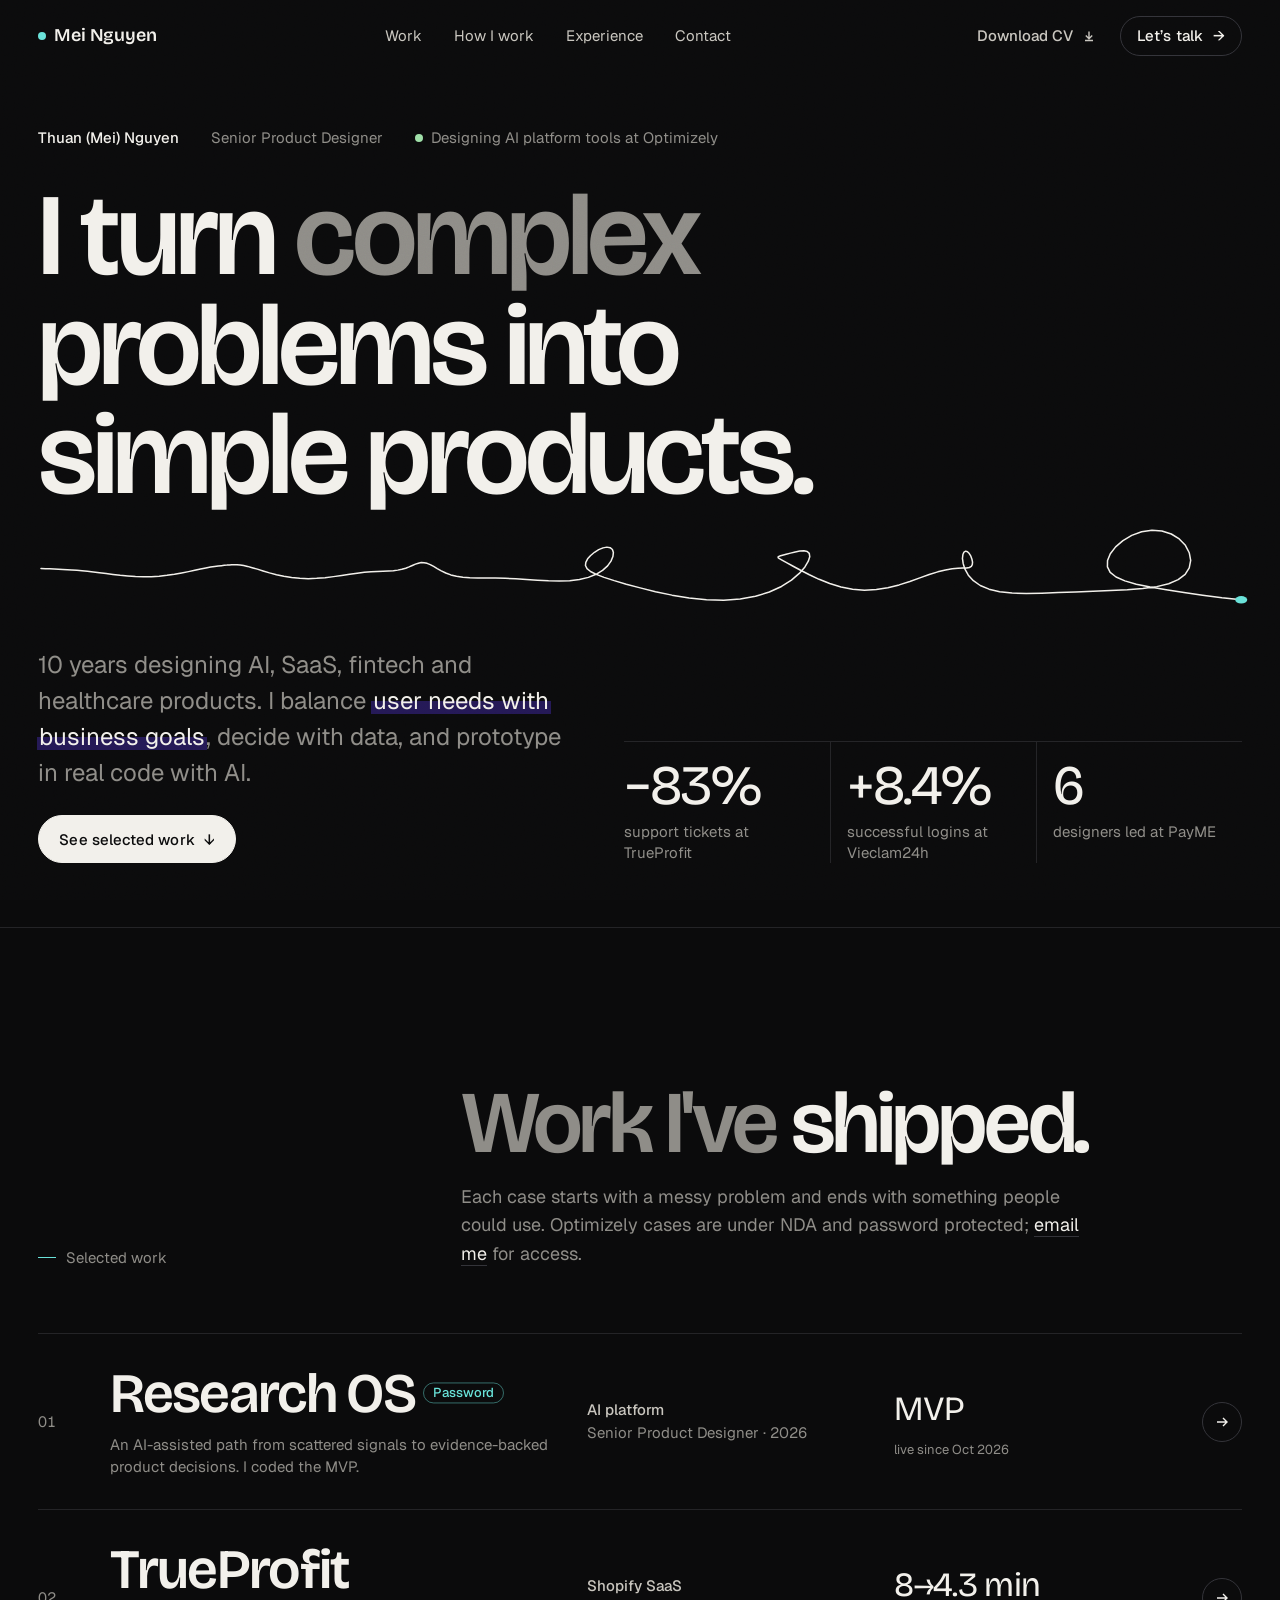
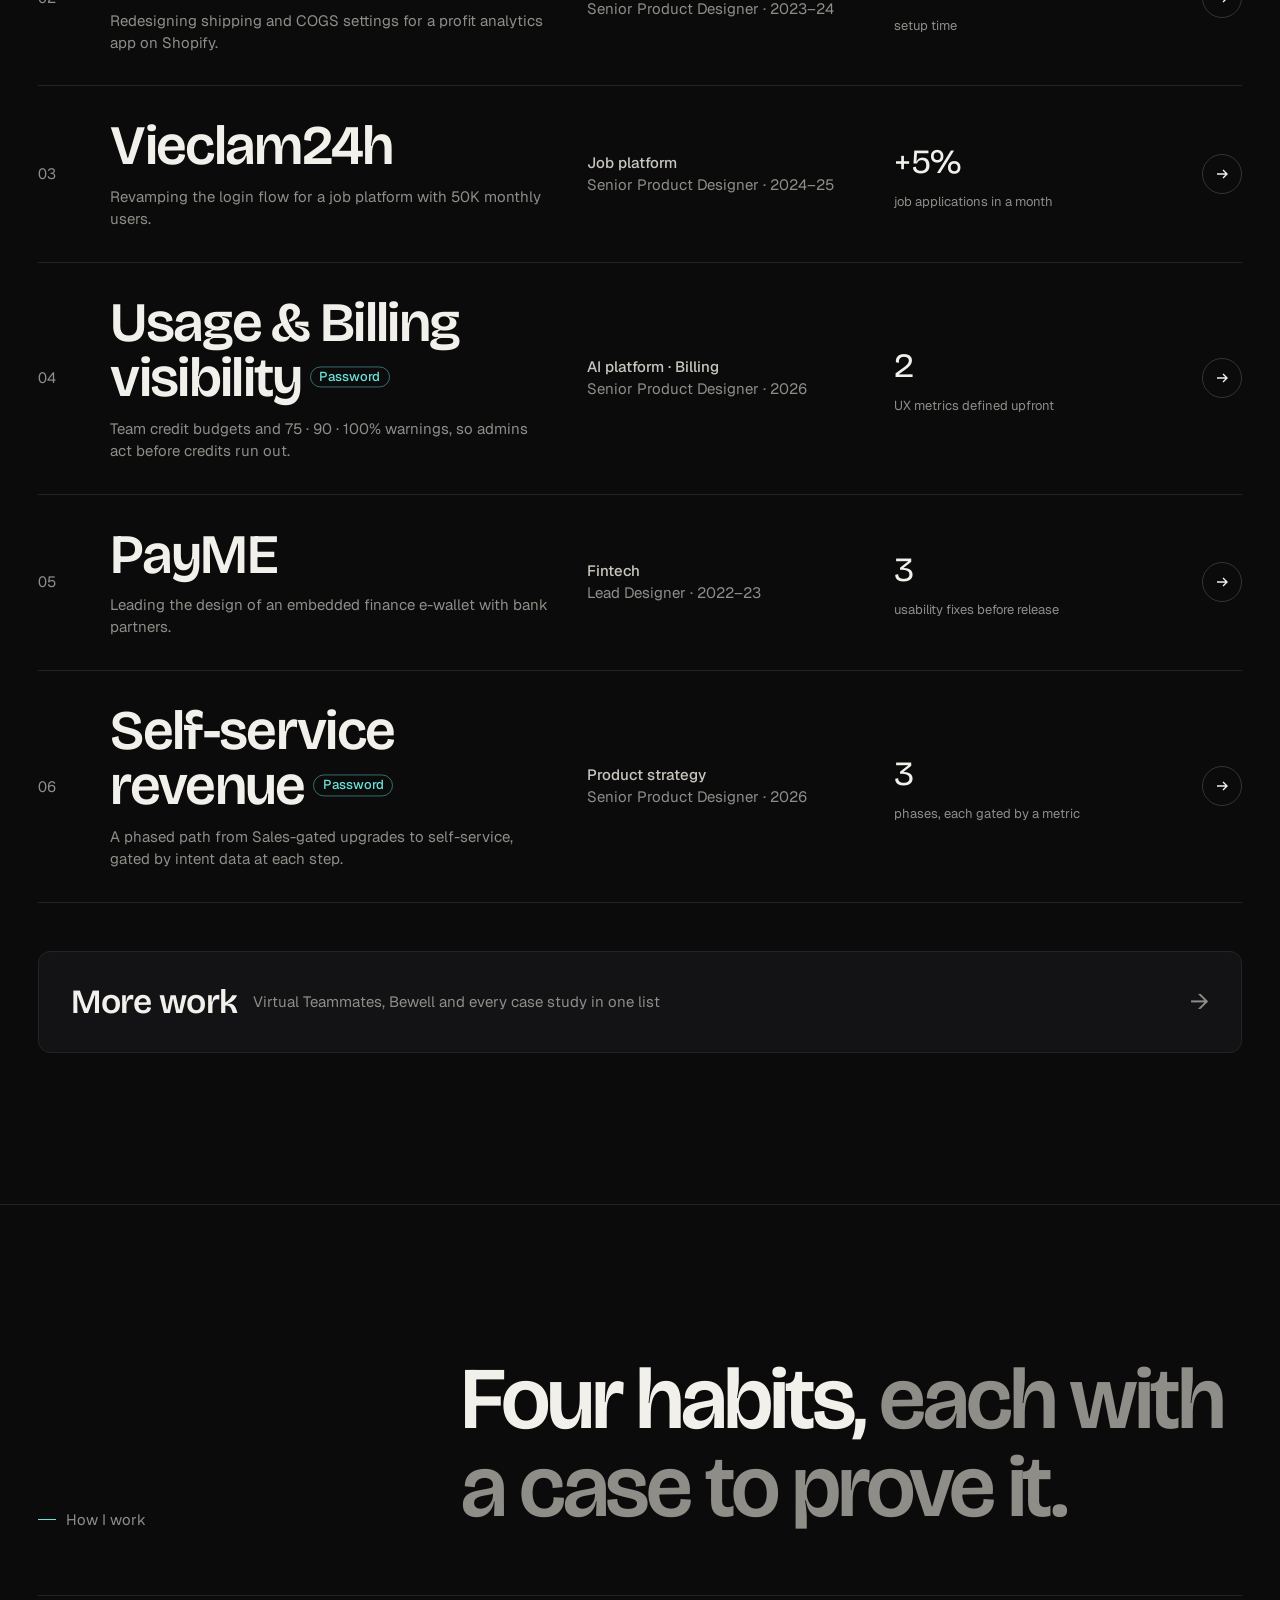
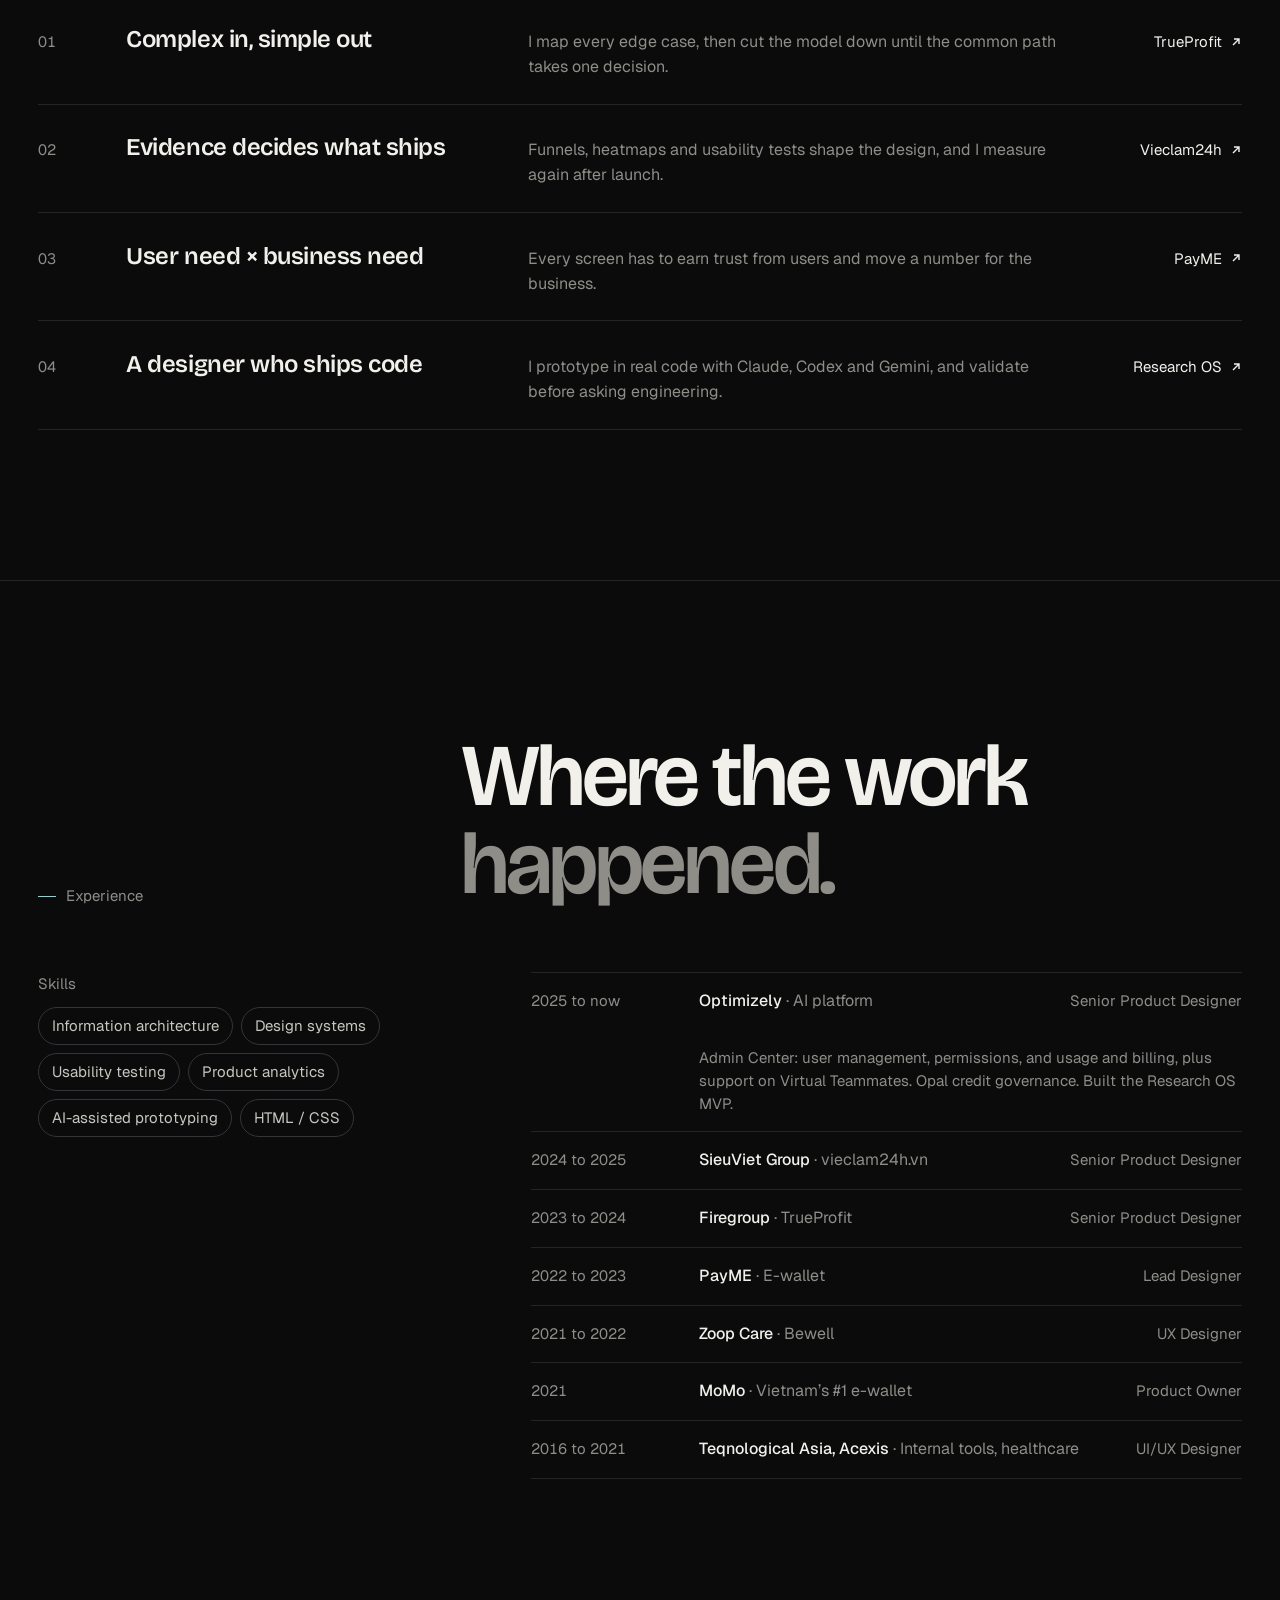
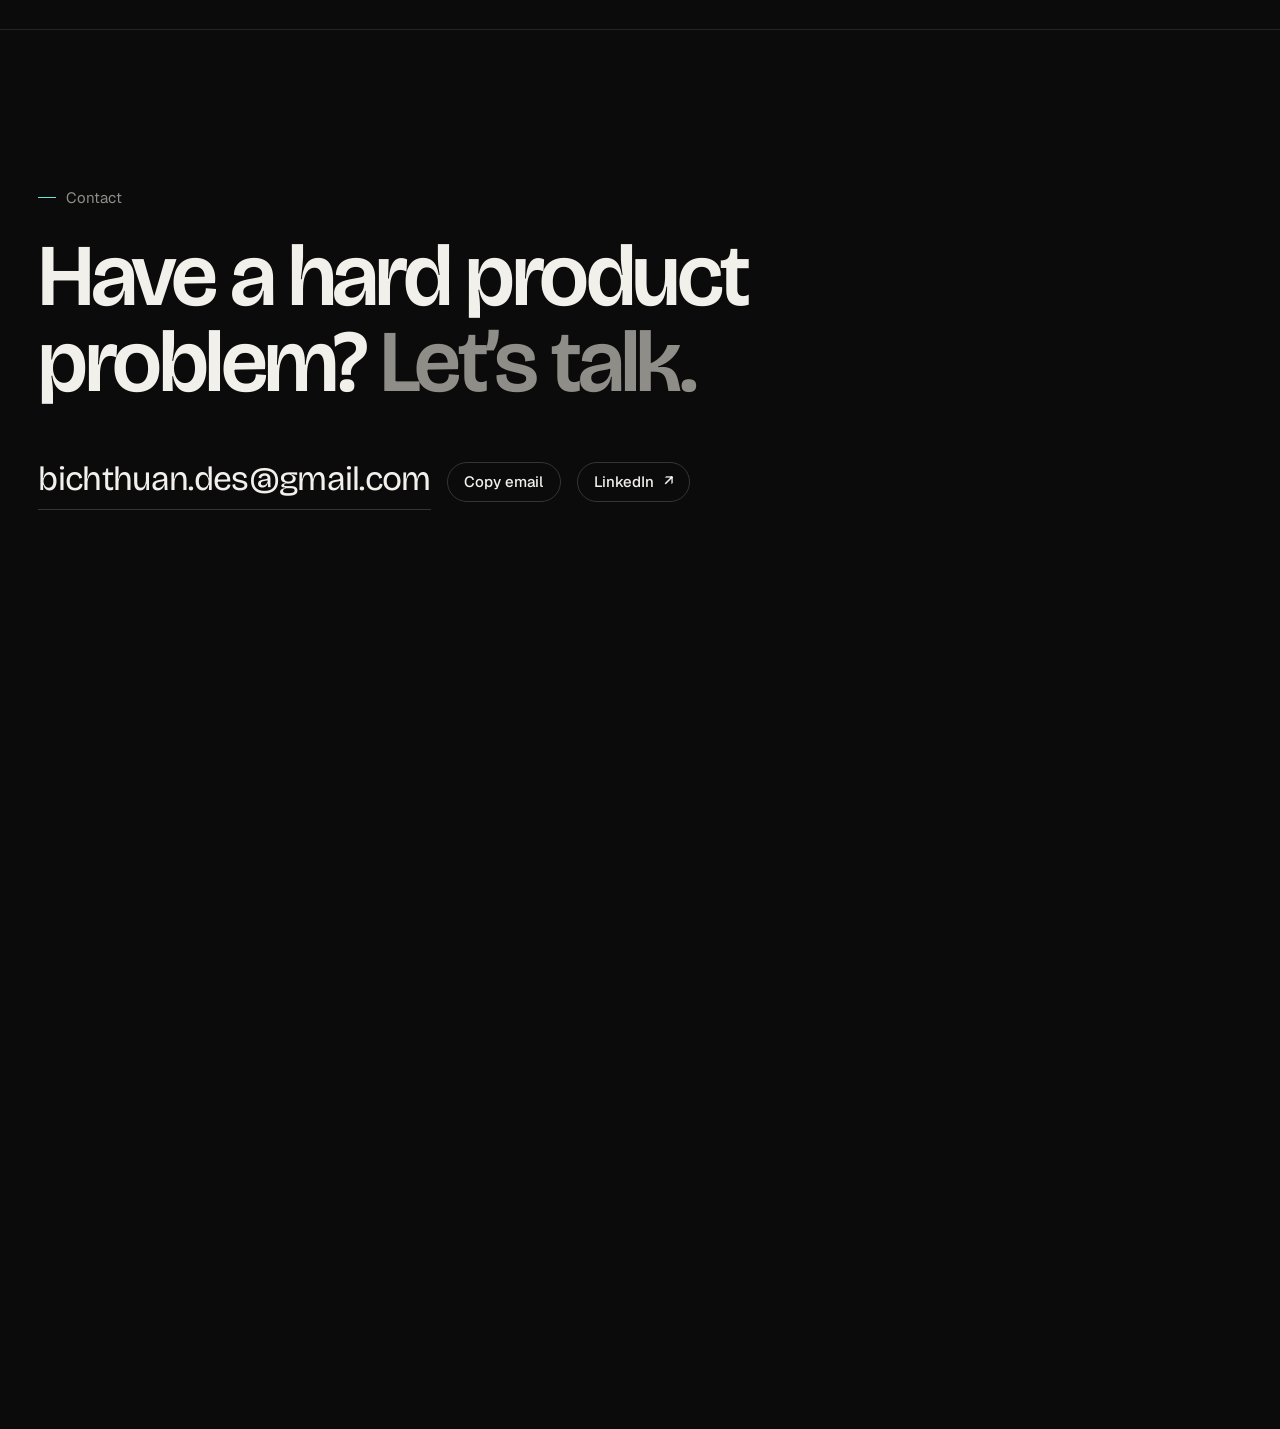
==== index.html @ 8d3788d8 "Restructure home page, add All work page, rotate case password - Home order is now Hero, Work, How I" ====
<!doctype html>
<html lang="en" class="js-off">
<head>
  <meta charset="utf-8">
  <meta name="viewport" content="width=device-width, initial-scale=1, viewport-fit=cover">
  <title>Thuan (Mei) Nguyen — Senior Product Designer</title>
  <meta name="description" content="Senior Product Designer who turns complex problems into simple products. Data-driven, balancing user and business needs, and prototyping in real code with AI.">
  <meta name="theme-color" content="#0b0b0c">
  <meta property="og:title" content="Thuan (Mei) Nguyen — Senior Product Designer">
  <meta property="og:description" content="I turn complex problems into simple products.">
  <meta property="og:image" content="assets/img/trueprofit/cover.webp">
  <link rel="icon" href="data:image/svg+xml,<svg xmlns='http://www.w3.org/2000/svg' viewBox='0 0 64 64'><rect width='64' height='64' rx='14' fill='%230b0b0c'/><circle cx='32' cy='32' r='9' fill='%2369E2D9'/></svg>">
  <link rel="preconnect" href="https://fonts.googleapis.com">
  <link rel="preconnect" href="https://fonts.gstatic.com" crossorigin>
  <link rel="stylesheet" href="https://fonts.googleapis.com/css2?family=Bricolage+Grotesque:opsz,wght@12..96,400..700&family=Geist:wght@300..700&family=Newsreader:ital,opsz,wght@0,6..72,300..600;1,6..72,300..600&display=swap">
  <link rel="stylesheet" href="assets/css/main.css">
</head>
<body>
  <a class="skip-link" href="#main">Skip to content</a>

  <header class="nav" role="banner">
    <div class="wrap nav__inner">
      <a class="brand" href="index.html" aria-label="Mei Nguyen, home"><span class="brand__dot" aria-hidden="true"></span>Mei Nguyen</a>
      <nav aria-label="Primary">
        <ul class="nav__links" id="nav-links">
          <li><a href="#work">Work</a></li>
          <li><a href="#how">How I work</a></li>
          <li><a href="#experience">Experience</a></li>
          <li><a href="#contact">Contact</a></li>
          <li class="nav__mobile-only"><a href="assets/docs/Thuan-Nguyen-Senior-Product-Designer-CV.pdf" target="_blank" rel="noopener">Download CV <span class="sr-only">(PDF, opens in new tab)</span></a></li>
        </ul>
      </nav>
      <div class="nav__actions">
        <a class="btn btn--sm btn--ghost" href="assets/docs/Thuan-Nguyen-Senior-Product-Designer-CV.pdf" target="_blank" rel="noopener">Download CV <svg width="12" height="12" viewBox="0 0 12 12" aria-hidden="true"><path d="M6 1.5v7M2.8 5.5 6 8.7l3.2-3.2M2 10.5h8" fill="none" stroke="currentColor" stroke-width="1.4"/></svg><span class="sr-only">(PDF, opens in new tab)</span></a>
        <a class="btn btn--sm" href="#contact">Let’s talk <span class="arrow" aria-hidden="true">→</span></a>
      </div>
      <button class="nav__menu-btn" aria-controls="nav-links" aria-expanded="false" aria-label="Open menu"><span></span></button>
    </div>
  </header>

  <div class="page">
  <main id="main">

    <!-- ===== Hero ===== -->
    <section class="hero wrap intro" aria-labelledby="hero-title">
      <div class="hero__meta fade-up" style="--d:.2s">
        <span><strong>Thuan (Mei) Nguyen</strong></span>
        <span>Senior Product Designer</span>
        <span style="display:inline-flex;align-items:center;gap:.5rem"><span class="status-dot" aria-hidden="true"></span>Designing AI platform tools at Optimizely</span>
      </div>

      <h1 class="hero__title" id="hero-title">
        <span class="line"><span style="--i:0">I turn <em>complex</em></span></span>
        <span class="line"><span style="--i:1">problems into</span></span>
        <span class="line"><span style="--i:2">simple products.</span></span>
      </h1>

      <svg class="hero__thread" viewBox="0 0 1000 120" preserveAspectRatio="none" aria-hidden="true" focusable="false">
        <path d="M0 60 L1000 60"></path>
        <circle r="5" cx="1000" cy="60"></circle>
      </svg>

      <div class="hero__bottom">
        <div class="fade-up" style="--d:.8s">
          <p class="hero__lead">10 years designing AI, SaaS, fintech and healthcare products. I balance <span class="kw is-in">user needs with business goals</span>, decide with data, and prototype in real code with AI.</p>
          <a class="btn btn--primary hero__cta" href="#work">See selected work <span class="arrow" aria-hidden="true">↓</span></a>
        </div>
        <ul class="hero__stats fade-up" style="--d:1s" aria-label="Impact at a glance">
          <li><span class="hero__stat-num">−<span data-count="83">0</span>%</span><span class="hero__stat-label">support tickets at TrueProfit</span></li>
          <li><span class="hero__stat-num">+<span data-count="8.4">0</span>%</span><span class="hero__stat-label">successful logins at Vieclam24h</span></li>
          <li><span class="hero__stat-num"><span data-count="6">0</span></span><span class="hero__stat-label">designers led at PayME</span></li>
        </ul>
      </div>
    </section>

    <!-- ===== Selected work ===== -->
    <section class="section section--line wrap" id="work" aria-labelledby="work-title">
      <div class="section__head">
        <p class="eyebrow reveal">Selected work</p>
        <div>
          <h2 class="h2 reveal" id="work-title"><span class="muted">Work I've</span> shipped.</h2>
          <p class="section__intro reveal" style="margin-top:var(--s-4)">Each case starts with a messy problem and ends with something people could use. Optimizely cases are under NDA and password protected; <a class="inline-link" href="#contact">email me</a> for access.</p>
        </div>
      </div>

      <ul class="work">
        <li class="work__item reveal">
          <a class="work__link" href="work/research-os.html" data-key="research-os">
            <span class="work__thumb"><img src="assets/img/research-os/cover.webp" alt="" loading="lazy" width="1600" height="860"></span>
            <span class="work__idx">01</span>
            <span class="work__name">Research OS<span class="lock-tag">Password</span><span class="work__desc">An AI-assisted path from scattered signals to evidence-backed product decisions. I coded the MVP.</span></span>
            <span class="work__meta"><b>AI platform</b>Senior Product Designer · 2026</span>
            <span class="work__metric">MVP<span>live since Oct 2026</span></span>
            <span class="work__go" aria-hidden="true"><svg width="14" height="14" viewBox="0 0 14 14"><path d="M2 7h10M8 3l4 4-4 4" fill="none" stroke="currentColor" stroke-width="1.4"/></svg></span>
          </a>
        </li>
        <li class="work__item reveal">
          <a class="work__link" href="work/trueprofit.html" data-key="trueprofit">
            <span class="work__thumb"><img src="assets/img/trueprofit/cover.webp" alt="" loading="lazy" width="2000" height="1431"></span>
            <span class="work__idx">02</span>
            <span class="work__name">TrueProfit<span class="work__desc">Redesigning shipping and COGS settings for a profit analytics app on Shopify.</span></span>
            <span class="work__meta"><b>Shopify SaaS</b>Senior Product Designer · 2023–24</span>
            <span class="work__metric">8→4.3 min<span>setup time</span></span>
            <span class="work__go" aria-hidden="true"><svg width="14" height="14" viewBox="0 0 14 14"><path d="M2 7h10M8 3l4 4-4 4" fill="none" stroke="currentColor" stroke-width="1.4"/></svg></span>
          </a>
        </li>
        <li class="work__item reveal">
          <a class="work__link" href="work/vieclam24h.html" data-key="vieclam24h">
            <span class="work__thumb"><img src="assets/img/vieclam24h/cover.webp" alt="" loading="lazy" width="2000" height="1431"></span>
            <span class="work__idx">03</span>
            <span class="work__name">Vieclam24h<span class="work__desc">Revamping the login flow for a job platform with 50K monthly users.</span></span>
            <span class="work__meta"><b>Job platform</b>Senior Product Designer · 2024–25</span>
            <span class="work__metric">+5%<span>job applications in a month</span></span>
            <span class="work__go" aria-hidden="true"><svg width="14" height="14" viewBox="0 0 14 14"><path d="M2 7h10M8 3l4 4-4 4" fill="none" stroke="currentColor" stroke-width="1.4"/></svg></span>
          </a>
        </li>
        <li class="work__item reveal">
          <a class="work__link" href="work/usage-billing-visibility.html" data-key="usage-billing-visibility">
            <span class="work__thumb"><img src="assets/img/usage-billing-visibility/cover.webp" alt="" loading="lazy" width="1600" height="860"></span>
            <span class="work__idx">04</span>
            <span class="work__name">Usage &amp; Billing visibility<span class="lock-tag">Password</span><span class="work__desc">Team credit budgets and 75 · 90 · 100% warnings, so admins act before credits run out.</span></span>
            <span class="work__meta"><b>AI platform · Billing</b>Senior Product Designer · 2026</span>
            <span class="work__metric">2<span>UX metrics defined upfront</span></span>
            <span class="work__go" aria-hidden="true"><svg width="14" height="14" viewBox="0 0 14 14"><path d="M2 7h10M8 3l4 4-4 4" fill="none" stroke="currentColor" stroke-width="1.4"/></svg></span>
          </a>
        </li>
        <li class="work__item reveal">
          <a class="work__link" href="work/payme.html" data-key="payme">
            <span class="work__thumb"><img src="assets/img/payme/cover.webp" alt="" loading="lazy" width="2000" height="1414"></span>
            <span class="work__idx">05</span>
            <span class="work__name">PayME<span class="work__desc">Leading the design of an embedded finance e-wallet with bank partners.</span></span>
            <span class="work__meta"><b>Fintech</b>Lead Designer · 2022–23</span>
            <span class="work__metric">3<span>usability fixes before release</span></span>
            <span class="work__go" aria-hidden="true"><svg width="14" height="14" viewBox="0 0 14 14"><path d="M2 7h10M8 3l4 4-4 4" fill="none" stroke="currentColor" stroke-width="1.4"/></svg></span>
          </a>
        </li>
        <li class="work__item reveal">
          <a class="work__link" href="work/self-service-revenue.html" data-key="self-service-revenue">
            <span class="work__thumb"><img src="assets/img/self-service-revenue/cover.webp" alt="" loading="lazy" width="1600" height="860"></span>
            <span class="work__idx">06</span>
            <span class="work__name">Self-service revenue<span class="lock-tag">Password</span><span class="work__desc">A phased path from Sales-gated upgrades to self-service, gated by intent data at each step.</span></span>
            <span class="work__meta"><b>Product strategy</b>Senior Product Designer · 2026</span>
            <span class="work__metric">3<span>phases, each gated by a metric</span></span>
            <span class="work__go" aria-hidden="true"><svg width="14" height="14" viewBox="0 0 14 14"><path d="M2 7h10M8 3l4 4-4 4" fill="none" stroke="currentColor" stroke-width="1.4"/></svg></span>
          </a>
        </li>
      </ul>

      <div class="more-work reveal">
        <a class="more-work__all" href="work/index.html"><span class="more-work__label">More work</span><span class="more-work__sub">Virtual Teammates, Bewell and every case study in one list</span><span class="more-work__go" aria-hidden="true">→</span></a>
      </div>
    </section>

    <div class="preview" aria-hidden="true">
      <img src="assets/img/research-os/cover.webp" data-key="research-os" alt="">
      <img src="assets/img/trueprofit/cover.webp" data-key="trueprofit" alt="">
      <img src="assets/img/vieclam24h/cover.webp" data-key="vieclam24h" alt="">
      <img src="assets/img/usage-billing-visibility/cover.webp" data-key="usage-billing-visibility" alt="">
      <img src="assets/img/payme/cover.webp" data-key="payme" alt="">
      <img src="assets/img/self-service-revenue/cover.webp" data-key="self-service-revenue" alt="">
    </div>

    <!-- ===== How I work ===== -->
    <section class="section section--line wrap" id="how" aria-labelledby="how-title">
      <div class="section__head">
        <p class="eyebrow reveal">How I work</p>
        <h2 class="h2 reveal" id="how-title">Four habits, <span class="muted">each with a case to prove it.</span></h2>
      </div>
      <ol class="how">
        <li class="how__row reveal"><span class="how__num">01</span><h3 class="how__title">Complex in, simple out</h3><p class="how__text">I map every edge case, then cut the model down until the common path takes one decision.</p><a class="link-arrow how__link" href="work/trueprofit.html">TrueProfit <svg width="12" height="12" viewBox="0 0 12 12" aria-hidden="true"><path d="M3 9 9 3M4 3h5v5" fill="none" stroke="currentColor" stroke-width="1.4"/></svg></a></li>
        <li class="how__row reveal"><span class="how__num">02</span><h3 class="how__title">Evidence decides what ships</h3><p class="how__text">Funnels, heatmaps and usability tests shape the design, and I measure again after launch.</p><a class="link-arrow how__link" href="work/vieclam24h.html">Vieclam24h <svg width="12" height="12" viewBox="0 0 12 12" aria-hidden="true"><path d="M3 9 9 3M4 3h5v5" fill="none" stroke="currentColor" stroke-width="1.4"/></svg></a></li>
        <li class="how__row reveal"><span class="how__num">03</span><h3 class="how__title">User need × business need</h3><p class="how__text">Every screen has to earn trust from users and move a number for the business.</p><a class="link-arrow how__link" href="work/payme.html">PayME <svg width="12" height="12" viewBox="0 0 12 12" aria-hidden="true"><path d="M3 9 9 3M4 3h5v5" fill="none" stroke="currentColor" stroke-width="1.4"/></svg></a></li>
        <li class="how__row reveal"><span class="how__num">04</span><h3 class="how__title">A designer who ships code</h3><p class="how__text">I prototype in real code with Claude, Codex and Gemini, and validate before asking engineering.</p><a class="link-arrow how__link" href="work/research-os.html">Research OS <svg width="12" height="12" viewBox="0 0 12 12" aria-hidden="true"><path d="M3 9 9 3M4 3h5v5" fill="none" stroke="currentColor" stroke-width="1.4"/></svg></a></li>
      </ol>
    </section>

    <!-- ===== Experience ===== -->
    <section class="section section--line wrap" id="experience" aria-labelledby="xp-title">
      <div class="section__head">
        <p class="eyebrow reveal">Experience</p>
        <h2 class="h2 reveal" id="xp-title">Where the work <span class="muted">happened.</span></h2>
      </div>
      <div class="xp">
        <div class="toolkit reveal">
          <div>
            <h3>Skills</h3>
            <ul class="chips"><li>Information architecture</li><li>Design systems</li><li>Usability testing</li><li>Product analytics</li><li>AI-assisted prototyping</li><li>HTML / CSS</li></ul>
          </div>
        </div>
        <ol class="xp__list reveal" aria-label="Work history">
          <li class="xp__row xp__row--now"><span class="xp__years">2025 to now</span><span class="xp__co">Optimizely <span>· AI platform</span></span><span class="xp__role">Senior Product Designer</span>
            <p class="xp__note">Admin Center: user management, permissions, and usage and billing, plus support on Virtual Teammates. Opal credit governance. Built the Research OS MVP.</p></li>
          <li class="xp__row"><span class="xp__years">2024 to 2025</span><span class="xp__co">SieuViet Group <span>· vieclam24h.vn</span></span><span class="xp__role">Senior Product Designer</span></li>
          <li class="xp__row"><span class="xp__years">2023 to 2024</span><span class="xp__co">Firegroup <span>· TrueProfit</span></span><span class="xp__role">Senior Product Designer</span></li>
          <li class="xp__row"><span class="xp__years">2022 to 2023</span><span class="xp__co">PayME <span>· E-wallet</span></span><span class="xp__role">Lead Designer</span></li>
          <li class="xp__row"><span class="xp__years">2021 to 2022</span><span class="xp__co">Zoop Care <span>· Bewell</span></span><span class="xp__role">UX Designer</span></li>
          <li class="xp__row"><span class="xp__years">2021</span><span class="xp__co">MoMo <span>· Vietnam’s #1 e-wallet</span></span><span class="xp__role">Product Owner</span></li>
          <li class="xp__row"><span class="xp__years">2016 to 2021</span><span class="xp__co">Teqnological Asia, Acexis <span>· Internal tools, healthcare</span></span><span class="xp__role">UI/UX Designer</span></li>
        </ol>
      </div>
    </section>

    <!-- ===== Contact ===== -->
    <section class="section section--line wrap cta" id="contact" aria-labelledby="cta-title">
      <p class="eyebrow reveal">Contact</p>
      <h2 class="cta__title reveal" id="cta-title" style="margin-top:var(--s-5)">Have a hard product problem? <span class="muted">Let’s talk.</span></h2>
      <div class="cta__row reveal">
        <a class="email" href="mailto:bichthuan.des@gmail.com">bichthuan.des@gmail.com</a>
        <button class="btn btn--sm copy-btn" type="button" data-copy="bichthuan.des@gmail.com">Copy email</button>
        <a class="btn btn--sm" href="https://www.linkedin.com/in/thuan-nguyen-prd" target="_blank" rel="noopener">LinkedIn <span class="sr-only">(opens in new tab)</span><span class="arrow" aria-hidden="true">↗</span></a>
      </div>
    </section>

  </main>
  </div>

  <footer class="footer" aria-labelledby="footer-title">
    <h2 id="footer-title" class="sr-only">Footer</h2>
    <div class="wrap">
      <div class="footer__top">
        <div>
          <h2>Navigate</h2>
          <ul><li><a href="#work">Work</a></li><li><a href="#how">How I work</a></li><li><a href="#experience">Experience</a></li></ul>
        </div>
        <div>
          <h2>Case studies</h2>
          <ul><li><a href="work/research-os.html">Research OS</a></li><li><a href="work/trueprofit.html">TrueProfit</a></li><li><a href="work/vieclam24h.html">Vieclam24h</a></li><li><a href="work/usage-billing-visibility.html">Usage &amp; Billing visibility</a></li><li><a href="work/payme.html">PayME</a></li><li><a href="work/self-service-revenue.html">Self-service revenue</a></li><li><a href="work/virtual-teammates.html">Virtual Teammates</a></li><li><a href="work/bewell.html">Bewell</a></li></ul>
        </div>
        <div>
          <h2>Connect</h2>
          <ul><li><a href="mailto:bichthuan.des@gmail.com">Email</a></li><li><a href="https://www.linkedin.com/in/thuan-nguyen-prd" target="_blank" rel="noopener">LinkedIn</a></li><li><a href="assets/docs/Thuan-Nguyen-Senior-Product-Designer-CV.pdf" target="_blank" rel="noopener">CV (PDF)</a></li></ul>
        </div>
        <div>
          <h2>Local time</h2>
          <p data-clock>Ho Chi Minh City</p>
        </div>
      </div>
      <div class="footer__mark-wrap" aria-hidden="true">
        <div class="footer__mark"><span>M</span><span>e</span><span>i</span><span>&nbsp;</span><span>N</span><span>g</span><span>u</span><span>y</span><span>e</span><span>n</span></div>
      </div>
      <div class="footer__bottom">
        <span>© 2026 Thuan (Mei) Nguyen. Designed and coded with AI.</span>
        <a href="#main" data-top>Back to top ↑</a>
      </div>
    </div>
  </footer>

  <div class="toast" role="status" aria-live="polite"></div>
  <script src="assets/js/main.js" defer></script>
</body>
</html>
---- assets/css/main.css ----
/* ==========================================================================
   Thuan (Mei) Nguyen — Portfolio
   Design tokens → base → layout → components → pages → motion
   ========================================================================== */

:root {
  /* Color — dark, warm graphite with one accent */
  --bg: #0b0b0c;
  --bg-raise: #131315;
  --bg-sunk: #08080a;
  --line: #242427;
  --line-strong: #34343a;
  --text: #f2f0eb;
  --text-soft: #c9c6bf;
  --muted: #8f8d88;      /* ≥ 5.9:1 on --bg */
  --accent: #69E2D9;     /* aqua — primary accent, used sparingly */
  --accent-ink: #06302D;
  --accent-wash: rgba(105, 226, 217, 0.22);
  --kw-bg: rgba(84, 51, 224, 0.35);  /* keyword highlight: indigo wash, 35% */
  --accent-2: #5433E0;      /* indigo — secondary, for emphasis tints */
  --accent-2-soft: #A99BFF;
  --accent-deep: #5433E0;
  --danger: #F87171;
  --good: #9fe0a8;

  /* Type families */
  --font-display: "Bricolage Grotesque", "Helvetica Neue", Arial, sans-serif;
  --font-ui: "Geist", "Inter", system-ui, -apple-system, "Segoe UI", sans-serif;
  --font-read: "Newsreader", "Iowan Old Style", Georgia, serif;

  /* Type scale (major third, 16px base) */
  --fs-xs: 0.8125rem;   /* 13 */
  --fs-sm: 0.9375rem;   /* 15 */
  --fs-base: 1rem;      /* 16 */
  --fs-md: 1.125rem;    /* 18 */
  --fs-lg: clamp(1.25rem, 1.1rem + 0.6vw, 1.5rem);        /* 20–24 */
  --fs-xl: clamp(1.5rem, 1.2rem + 1.2vw, 2.125rem);       /* 24–34 */
  --fs-2xl: clamp(2rem, 1.4rem + 2.6vw, 3.5rem);          /* 32–56 */
  --fs-3xl: clamp(2.75rem, 1.6rem + 5vw, 5.5rem);         /* 44–88 */
  --fs-hero: clamp(3rem, 1.2rem + 7.6vw, 8.25rem);        /* 48–132 */
  --fs-read: clamp(1.125rem, 1.02rem + 0.35vw, 1.3125rem); /* 18–21 */

  /* Space (8pt) */
  --s-1: 0.25rem; --s-2: 0.5rem; --s-3: 0.75rem; --s-4: 1rem; --s-5: 1.5rem;
  --s-6: 2rem; --s-7: 3rem; --s-8: 4rem; --s-9: 6rem; --s-10: 8rem;
  --section: clamp(5rem, 3rem + 8vw, 10rem);

  --gutter: clamp(1.25rem, 0.8rem + 2vw, 2.5rem);
  --max: 1360px;
  --read: 68ch;
  --radius: 14px;
  --ease-out: cubic-bezier(0.16, 1, 0.3, 1);
  --ease-io: cubic-bezier(0.65, 0, 0.35, 1);
  color-scheme: dark;
}

/* ---------- Base ---------- */
*, *::before, *::after { box-sizing: border-box; }
html { -webkit-text-size-adjust: 100%; scroll-behavior: smooth; }
body {
  margin: 0;
  background: var(--bg);
  color: var(--text);
  font-family: var(--font-ui);
  font-size: var(--fs-base);
  line-height: 1.55;
  -webkit-font-smoothing: antialiased;
  -moz-osx-font-smoothing: grayscale;
  text-rendering: optimizeLegibility;
  overflow-x: hidden;
}
img { max-width: 100%; height: auto; display: block; }
a { color: inherit; text-decoration: none; }
button { font: inherit; color: inherit; background: none; border: 0; cursor: pointer; padding: 0; }
h1, h2, h3, h4 { margin: 0; font-weight: 600; }
p { margin: 0; }
ul, ol { margin: 0; padding: 0; }
::selection { background: var(--accent-2); color: #fff; }
[hidden] { display: none !important; }

:focus { outline: none; }
:focus-visible {
  outline: 2px solid var(--accent);
  outline-offset: 3px;
  border-radius: 4px;
}

.skip-link {
  position: fixed; left: var(--s-4); top: var(--s-4); z-index: 100;
  padding: var(--s-3) var(--s-4); background: var(--text); color: var(--bg);
  border-radius: 8px; font-weight: 600; transform: translateY(-200%);
  transition: transform .2s var(--ease-out);
}
.skip-link:focus { transform: translateY(0); }

.sr-only {
  position: absolute; width: 1px; height: 1px; padding: 0; margin: -1px;
  overflow: hidden; clip: rect(0 0 0 0); white-space: nowrap; border: 0;
}

.wrap { width: 100%; max-width: var(--max); margin-inline: auto; padding-inline: var(--gutter); }

/* Subtle film grain for depth (pure CSS, no image request) */
body::before {
  content: ""; position: fixed; inset: 0; pointer-events: none; z-index: 60;
  opacity: .05; mix-blend-mode: overlay;
  background-image: url("data:image/svg+xml;utf8,<svg xmlns='http://www.w3.org/2000/svg' width='160' height='160'><filter id='n'><feTurbulence type='fractalNoise' baseFrequency='.9' numOctaves='2' stitchTiles='stitch'/></filter><rect width='100%' height='100%' filter='url(%23n)'/></svg>");
}

/* ---------- Keyword highlight ---------- */
.kw {
  color: var(--text);
  background: linear-gradient(var(--kw-bg), var(--kw-bg)) no-repeat 0 88% / 0% 42%;
  padding: 0 .08em;
  margin: 0 -.04em;
  border-radius: 2px;
  transition: background-size 1s var(--ease-out);
  -webkit-box-decoration-break: clone; box-decoration-break: clone;
}
.is-in .kw, .kw.is-in { background-size: 100% 42%; }
.kw--solid { color: var(--accent); background: none; }

.muted { color: var(--muted); }
.accent { color: var(--accent); }

/* ---------- Nav ---------- */
.nav {
  position: fixed; inset: 0 0 auto 0; z-index: 50;
  transition: transform .45s var(--ease-out), background-color .3s, border-color .3s;
  border-bottom: 1px solid transparent;
}
.nav.is-scrolled {
  background: rgba(11, 11, 12, 0.72);
  -webkit-backdrop-filter: saturate(140%) blur(14px);
  backdrop-filter: saturate(140%) blur(14px);
  border-bottom-color: var(--line);
}
.nav.is-hidden { transform: translateY(-100%); }
.nav__inner {
  display: flex; align-items: center; justify-content: space-between; gap: var(--s-5);
  height: 72px;
}
.brand { display: inline-flex; align-items: baseline; gap: .5rem; font-family: var(--font-display); font-weight: 600; font-size: 1.125rem; letter-spacing: -0.01em; }
.brand__dot { width: 8px; height: 8px; border-radius: 50%; background: var(--accent); display: inline-block; transform: translateY(-1px); }
.nav__links { display: flex; align-items: center; gap: var(--s-2); list-style: none; }
.nav__links a {
  display: inline-flex; align-items: center; min-height: 44px; padding: 0 var(--s-3);
  color: var(--text-soft); font-size: var(--fs-sm); border-radius: 999px;
  transition: color .2s, background-color .2s;
}
.nav__links a:hover, .nav__links a[aria-current="page"] { color: var(--text); }
.nav__links a:hover { background: rgba(255,255,255,.05); }

.btn {
  display: inline-flex; align-items: center; justify-content: center; gap: .6rem;
  min-height: 48px; padding: 0 1.25rem; border-radius: 999px;
  font-size: var(--fs-sm); font-weight: 500; letter-spacing: .005em;
  border: 1px solid var(--line-strong); color: var(--text);
  transition: background-color .25s, color .25s, border-color .25s, transform .25s var(--ease-out);
  white-space: nowrap;
}
.btn:hover { border-color: var(--text-soft); }
.btn:active { transform: scale(.98); }
.btn--primary { background: var(--text); color: var(--bg); border-color: var(--text); }
.btn--primary:hover { background: var(--accent); border-color: var(--accent); color: var(--accent-ink); }
.btn--sm { min-height: 40px; padding: 0 1rem; }
.btn .arrow { transition: transform .3s var(--ease-out); }
.btn:hover .arrow { transform: translateX(3px); }
.status-dot { width: 8px; height: 8px; border-radius: 50%; background: var(--good); box-shadow: 0 0 0 0 rgba(159,224,168,.5); animation: pulse 2.4s infinite; }
@keyframes pulse { 0% { box-shadow: 0 0 0 0 rgba(159,224,168,.45);} 70% { box-shadow: 0 0 0 8px rgba(159,224,168,0);} 100% { box-shadow: 0 0 0 0 rgba(159,224,168,0);} }

.nav__actions { display: flex; align-items: center; gap: var(--s-2); }
.btn--ghost { border-color: transparent; color: var(--text-soft); }
.btn--ghost:hover { border-color: var(--line-strong); color: var(--text); }
.nav__mobile-only { display: none; }
.nav__menu-btn { display: none; min-height: 44px; min-width: 44px; align-items: center; justify-content: center; }
.nav__menu-btn span, .nav__menu-btn span::before, .nav__menu-btn span::after {
  display: block; width: 20px; height: 1.5px; background: var(--text); position: relative; transition: transform .3s var(--ease-out), background-color .2s;
}
.nav__menu-btn span::before, .nav__menu-btn span::after { content: ""; position: absolute; left: 0; }
.nav__menu-btn span::before { top: -6px; }
.nav__menu-btn span::after { top: 6px; }
.nav.is-open .nav__menu-btn span { background: transparent; }
.nav.is-open .nav__menu-btn span::before { transform: translateY(6px) rotate(45deg); }
.nav.is-open .nav__menu-btn span::after { transform: translateY(-6px) rotate(-45deg); }

@media (max-width: 820px) {
  .nav__menu-btn { display: inline-flex; }
  .nav__actions { display: none; }
  .nav__mobile-only { display: list-item; }
  .nav__links {
    position: fixed; inset: 72px 0 auto 0; flex-direction: column; align-items: stretch; gap: 0;
    padding: var(--s-4) var(--gutter) var(--s-6); background: var(--bg); border-bottom: 1px solid var(--line);
    transform: translateY(-8px); opacity: 0; pointer-events: none; transition: opacity .25s, transform .35s var(--ease-out);
  }
  .nav.is-open .nav__links { opacity: 1; transform: none; pointer-events: auto; }
  .nav__links a { font-size: var(--fs-lg); min-height: 56px; border-bottom: 1px solid var(--line); border-radius: 0; padding: 0; }
  .nav__links a:hover { background: none; }
}

/* ---------- Hero ---------- */
.hero { position: relative; display: flex; flex-direction: column; justify-content: flex-end; padding-top: clamp(112px, 14vh, 150px); padding-bottom: var(--s-8); }
.hero__meta { display: flex; flex-wrap: wrap; gap: var(--s-3) var(--s-6); color: var(--muted); font-size: var(--fs-sm); margin-bottom: var(--s-6); }
.hero__meta strong { color: var(--text); font-weight: 500; }
.hero__title {
  font-family: var(--font-display);
  font-size: var(--fs-hero);
  font-weight: 600;
  line-height: .94;
  letter-spacing: -0.035em;
  font-variation-settings: "opsz" 96;
  max-width: 14ch;
}
.hero__title .line { display: block; overflow: hidden; padding-bottom: .14em; margin-bottom: -.14em; }
.hero__title .line > span { display: inline-block; }
.hero__title em { font-style: normal; color: var(--muted); }
.hero__thread { width: 100%; height: clamp(56px, 7vw, 104px); margin: var(--s-4) 0 var(--s-6); overflow: visible; display: block; }
.hero__thread path { fill: none; stroke: var(--text); stroke-width: 1.5; stroke-linecap: round; stroke-linejoin: round; vector-effect: non-scaling-stroke; }
.hero__thread circle { fill: var(--accent); }
.hero__labels { display: flex; justify-content: space-between; font-size: var(--fs-xs); color: var(--muted); margin-top: calc(-1 * clamp(20px, 3vw, 44px)); margin-bottom: var(--s-7); letter-spacing: .02em; }
.hero__bottom { display: grid; grid-template-columns: minmax(0, 1fr) minmax(0, 1.15fr); gap: var(--s-7); align-items: end; }
.hero__lead { font-size: var(--fs-lg); line-height: 1.5; color: var(--muted); max-width: 40ch; }
.hero__actions { display: flex; flex-wrap: wrap; gap: var(--s-3); justify-content: flex-end; }
@media (max-width: 820px) {
  .hero__bottom { grid-template-columns: 1fr; gap: var(--s-5); }
  .hero__actions { justify-content: flex-start; }
}

/* ---------- Section scaffolding ---------- */
.section { padding-block: var(--section); position: relative; }
.section--line { border-top: 1px solid var(--line); }
.section__head { display: grid; grid-template-columns: minmax(0, 1fr) minmax(0, 2fr); gap: var(--s-6); margin-bottom: var(--s-8); align-items: end; }
.eyebrow { font-size: var(--fs-sm); color: var(--muted); display: inline-flex; align-items: center; gap: .6rem; }
.eyebrow::before { content: ""; width: 18px; height: 1px; background: var(--accent); }
.h2 { font-family: var(--font-display); font-size: var(--fs-3xl); line-height: 1; letter-spacing: -0.035em; font-weight: 600; font-variation-settings: "opsz" 96; }
.h2 .muted { color: var(--muted); }
.section__intro { font-size: var(--fs-md); color: var(--muted); max-width: 52ch; line-height: 1.6; }
@media (max-width: 820px) { .section__head { grid-template-columns: 1fr; gap: var(--s-4); margin-bottom: var(--s-7); } }

/* ---------- Spec strip (product framing) ---------- */
.spec { border-top: 1px solid var(--line); border-bottom: 1px solid var(--line); }
.spec__grid { display: grid; grid-template-columns: repeat(4, minmax(0, 1fr)); }
.spec__item { padding: var(--s-6) var(--s-5) var(--s-6) 0; border-right: 1px solid var(--line); }
.spec__item + .spec__item { padding-left: var(--s-5); }
.spec__item:last-child { border-right: 0; }
.spec__num { font-family: var(--font-display); font-size: var(--fs-2xl); letter-spacing: -0.03em; line-height: 1; font-variant-numeric: tabular-nums; }
.spec__num small { font-size: .5em; color: var(--muted); letter-spacing: 0; margin-left: .1em; }
.spec__label { margin-top: var(--s-3); color: var(--muted); font-size: var(--fs-sm); max-width: 24ch; }
@media (max-width: 820px) {
  .spec__grid { grid-template-columns: repeat(2, minmax(0, 1fr)); }
  .spec__item { padding: var(--s-5) var(--s-4) var(--s-5) 0; }
  .spec__item + .spec__item { padding-left: 0; }
  .spec__item:nth-child(2n) { border-right: 0; padding-left: var(--s-4); }
  .spec__item:nth-child(-n+2) { border-bottom: 1px solid var(--line); }
}

/* ---------- Capabilities ---------- */
.caps { list-style: none; border-top: 1px solid var(--line); }
.cap {
  display: grid; grid-template-columns: 5rem minmax(0, 1.1fr) minmax(0, 1.4fr); gap: var(--s-6);
  padding: var(--s-7) 0; border-bottom: 1px solid var(--line); align-items: start;
}
.cap__num { font-family: var(--font-display); color: var(--muted); font-size: var(--fs-md); font-variant-numeric: tabular-nums; padding-top: .5rem; }
.cap__title { font-family: var(--font-display); font-size: var(--fs-2xl); line-height: 1.02; letter-spacing: -0.03em; font-weight: 600; }
.cap__title span { display: block; color: var(--muted); font-weight: 400; font-size: .5em; letter-spacing: -0.01em; margin-top: var(--s-3); line-height: 1.3; }
.cap__body { font-size: var(--fs-md); color: var(--muted); line-height: 1.65; }
.cap__body p + p { margin-top: var(--s-4); }
.cap__proof { display: flex; flex-wrap: wrap; align-items: center; gap: var(--s-3) var(--s-5); margin-top: var(--s-5); padding-top: var(--s-5); border-top: 1px dashed var(--line-strong); }
.proof-num { font-family: var(--font-display); font-size: var(--fs-xl); color: var(--text); letter-spacing: -0.02em; font-variant-numeric: tabular-nums; }
.proof-label { font-size: var(--fs-sm); color: var(--muted); max-width: 26ch; line-height: 1.4; }
.link-arrow { display: inline-flex; align-items: center; gap: .45rem; color: var(--text); font-size: var(--fs-sm); min-height: 44px; border-bottom: 1px solid transparent; transition: color .2s; }
.link-arrow:hover { color: var(--accent); }
.link-arrow svg { transition: transform .3s var(--ease-out); }
.link-arrow:hover svg { transform: translate(2px, -2px); }
@media (max-width: 960px) {
  .cap { grid-template-columns: 3rem minmax(0, 1fr); gap: var(--s-4) var(--s-4); }
  .cap__body { grid-column: 2; }
}
@media (max-width: 600px) {
  .cap { grid-template-columns: 1fr; gap: var(--s-3); padding: var(--s-6) 0; }
  .cap__body { grid-column: 1; }
  .cap__num { padding-top: 0; }
  .demo { padding: var(--s-4); }
}

/* ---------- Simplify demo (before/after) ---------- */
.demo { margin-top: var(--s-5); border: 1px solid var(--line); border-radius: var(--radius); background: var(--bg-raise); padding: var(--s-5); }
.demo__top { display: flex; justify-content: space-between; align-items: center; gap: var(--s-4); flex-wrap: wrap; margin-bottom: var(--s-5); }
.demo__caption { font-size: var(--fs-sm); color: var(--muted); }
.demo__caption b { color: var(--text); font-weight: 500; }
.seg { display: inline-flex; padding: 4px; border-radius: 999px; background: var(--bg-sunk); border: 1px solid var(--line); position: relative; }
.seg button { position: relative; z-index: 1; min-height: 36px; padding: 0 1rem; border-radius: 999px; font-size: var(--fs-sm); color: var(--muted); transition: color .25s; }
.seg button[aria-pressed="true"] { color: var(--bg); }
.seg__pill { position: absolute; z-index: 0; top: 4px; bottom: 4px; left: 4px; border-radius: 999px; background: var(--text); transition: transform .45s var(--ease-out), width .45s var(--ease-out); }
.flows { display: grid; gap: var(--s-3); }
.flow { display: flex; align-items: center; gap: 6px; flex-wrap: wrap; opacity: 0; transform: translateY(6px); animation: flowIn .5s var(--ease-out) forwards; }
.flow__tag { font-size: var(--fs-xs); color: var(--muted); width: 3.25rem; flex: none; font-variant-numeric: tabular-nums; }
.node { font-size: var(--fs-xs); padding: .35rem .6rem; border-radius: 6px; border: 1px solid var(--line-strong); background: var(--bg); color: var(--text-soft); white-space: nowrap; }
.node--key { border-color: var(--accent); color: var(--text); }
.node--end { border-style: dashed; }
.join { width: 12px; height: 1px; background: var(--line-strong); flex: none; }
.demo__stats { display: flex; gap: var(--s-6); margin-top: var(--s-5); padding-top: var(--s-4); border-top: 1px solid var(--line); font-size: var(--fs-sm); color: var(--muted); flex-wrap: wrap; }
.demo__stats b { font-family: var(--font-display); color: var(--text); font-size: var(--fs-lg); font-weight: 600; margin-right: .35rem; font-variant-numeric: tabular-nums; }
@keyframes flowIn { to { opacity: 1; transform: none; } }

/* ---------- Work list ---------- */
.work { list-style: none; border-top: 1px solid var(--line); }
.work__item { border-bottom: 1px solid var(--line); }
.work__link {
  display: grid; grid-template-columns: 3rem minmax(0, 1.6fr) minmax(0, 1fr) minmax(0, 1fr) 2.5rem; gap: var(--s-5);
  align-items: center; padding: var(--s-6) 0; position: relative;
  transition: padding .45s var(--ease-out);
}
.work__idx { color: var(--muted); font-size: var(--fs-sm); font-variant-numeric: tabular-nums; }
.work__name { font-family: var(--font-display); font-size: var(--fs-2xl); letter-spacing: -0.03em; line-height: 1; font-weight: 600; transition: transform .45s var(--ease-out), color .3s; }
.work__desc { display: block; font-family: var(--font-ui); font-size: var(--fs-sm); color: var(--muted); letter-spacing: 0; font-weight: 400; margin-top: var(--s-3); line-height: 1.45; max-width: 44ch; }
.work__meta { font-size: var(--fs-sm); color: var(--muted); line-height: 1.5; }
.work__meta b { display: block; color: var(--text-soft); font-weight: 500; }
.work__metric { font-family: var(--font-display); font-size: var(--fs-xl); letter-spacing: -0.02em; font-variant-numeric: tabular-nums; }
.work__metric span { display: block; font-family: var(--font-ui); font-size: var(--fs-xs); color: var(--muted); letter-spacing: 0; margin-top: var(--s-1); }
.work__go { width: 40px; height: 40px; border-radius: 50%; border: 1px solid var(--line-strong); display: grid; place-items: center; transition: background-color .3s, border-color .3s, transform .45s var(--ease-out); }
.work__link:hover .work__name, .work__link:focus-visible .work__name { transform: translateX(10px); }
.work__link:hover .work__go, .work__link:focus-visible .work__go { background: var(--accent); border-color: var(--accent); color: var(--accent-ink); transform: rotate(-45deg); }
.work__thumb { display: none; }
@media (max-width: 960px) {
  .work__link { grid-template-columns: 2rem minmax(0, 1fr) 2.5rem; gap: var(--s-3) var(--s-4); padding: var(--s-5) 0; }
  .work__meta, .work__metric { grid-column: 2; }
  .work__go { display: none; }
  .work__link { grid-template-columns: 2rem minmax(0, 1fr); }
  .work__thumb { display: block; grid-column: 1 / -1; grid-row: 1; border-radius: 10px; overflow: hidden; aspect-ratio: 16/10; margin-bottom: var(--s-3); }
  .work__thumb img { width: 100%; height: 100%; object-fit: cover; }
  .work__link:hover .work__name { transform: none; }
}

/* Floating preview that follows the cursor (desktop, fine pointer only) */
.preview {
  position: fixed; left: 0; top: 0; z-index: 40; width: clamp(280px, 26vw, 420px); aspect-ratio: 7/5;
  border-radius: 12px; overflow: hidden; pointer-events: none;
  opacity: 0; transform: translate3d(-50%, -50%, 0) scale(.85);
  transition: opacity .3s, transform .45s var(--ease-out);
  box-shadow: 0 30px 80px rgba(0,0,0,.55);
  will-change: transform, left, top;
}
.preview.is-on { opacity: 1; transform: translate3d(-50%, -50%, 0) scale(1); }
.preview img { position: absolute; inset: 0; width: 100%; height: 100%; object-fit: cover; opacity: 0; transition: opacity .35s; }
.preview img.is-active { opacity: 1; }
@media (hover: none), (pointer: coarse), (max-width: 960px) { .preview { display: none; } }

/* ---------- Now (current role) ---------- */
.now { display: grid; grid-template-columns: minmax(0, 1fr) minmax(0, 1.6fr); gap: var(--s-7); }
.now__company { font-family: var(--font-display); font-size: var(--fs-2xl); letter-spacing: -0.03em; line-height: 1.05; }
.now__company small { display: block; font-family: var(--font-ui); font-size: var(--fs-sm); color: var(--muted); letter-spacing: 0; margin-top: var(--s-3); }
.now__list { list-style: none; display: grid; gap: 0; border-top: 1px solid var(--line); }
.now__list li { display: grid; grid-template-columns: minmax(0, 12rem) minmax(0, 1fr); gap: var(--s-5); padding: var(--s-5) 0; border-bottom: 1px solid var(--line); }
.now__list h3 { font-size: var(--fs-md); font-weight: 500; }
.now__list p { color: var(--muted); line-height: 1.6; }
.note { margin-top: var(--s-5); font-size: var(--fs-sm); color: var(--muted); }
@media (max-width: 820px) { .now { grid-template-columns: 1fr; gap: var(--s-5); } .now__list li { grid-template-columns: 1fr; gap: var(--s-2); } }

/* ---------- Experience ---------- */
.xp { display: grid; grid-template-columns: minmax(0, 1fr) minmax(0, 1.6fr); gap: var(--s-7); }
.xp__list { list-style: none; border-top: 1px solid var(--line); }
.xp__row { display: grid; grid-template-columns: 9rem minmax(0, 1fr) auto; gap: var(--s-5); padding: var(--s-4) 0; border-bottom: 1px solid var(--line); align-items: baseline; }
.xp__years { color: var(--muted); font-size: var(--fs-sm); font-variant-numeric: tabular-nums; }
.xp__co { font-weight: 500; }
.xp__co span { color: var(--muted); font-weight: 400; }
.xp__role { color: var(--muted); font-size: var(--fs-sm); text-align: right; }
.toolkit { display: grid; gap: var(--s-5); align-content: start; }
.toolkit h3 { font-size: var(--fs-sm); color: var(--muted); font-weight: 400; margin-bottom: var(--s-3); }
.chips { display: flex; flex-wrap: wrap; gap: var(--s-2); list-style: none; }
.chips li { font-size: var(--fs-sm); padding: .4rem .8rem; border: 1px solid var(--line-strong); border-radius: 999px; color: var(--text-soft); }
@media (max-width: 820px) {
  .xp { grid-template-columns: 1fr; }
  .xp__row { grid-template-columns: 1fr auto; gap: var(--s-1) var(--s-4); }
  .xp__years { grid-column: 1 / -1; }
  .xp__role { text-align: right; }
}

/* ---------- Contact CTA ---------- */
.cta { text-align: left; }
.cta__title { font-family: var(--font-display); font-size: var(--fs-3xl); letter-spacing: -0.04em; line-height: .98; max-width: 16ch; font-weight: 600; }
.cta__row { display: flex; flex-wrap: wrap; align-items: center; gap: var(--s-4); margin-top: var(--s-7); }
.email {
  font-family: var(--font-display); font-size: var(--fs-xl); letter-spacing: -0.02em;
  display: inline-flex; align-items: center; gap: var(--s-3); min-height: 56px;
  border-bottom: 1px solid var(--line-strong); padding-bottom: .1em; transition: color .2s, border-color .2s;
}
.email:hover { color: var(--accent); border-color: var(--accent); }
.copy-btn { position: relative; }
.toast {
  position: fixed; left: 50%; bottom: var(--s-6); z-index: 70; transform: translate(-50%, 20px);
  background: var(--text); color: var(--bg); padding: .7rem 1.1rem; border-radius: 999px; font-size: var(--fs-sm); font-weight: 500;
  opacity: 0; pointer-events: none; transition: opacity .25s, transform .4s var(--ease-out);
}
.toast.is-on { opacity: 1; transform: translate(-50%, 0); }

/* ---------- Footer: stark minimal, curtain reveal ---------- */
.page { position: relative; z-index: 1; background: var(--bg); }
.footer {
  position: sticky; bottom: 0; z-index: 0;
  background: var(--bg-sunk);
  padding: var(--s-8) 0 var(--s-5);
  overflow: hidden;
}
.footer__top { display: grid; grid-template-columns: repeat(4, minmax(0, 1fr)); gap: var(--s-5); font-size: var(--fs-sm); color: var(--muted); }
.footer__top h2 { font-size: var(--fs-xs); font-weight: 400; color: var(--muted); margin-bottom: var(--s-3); }
.footer__top a { color: var(--text-soft); display: inline-flex; min-height: 32px; align-items: center; transition: color .2s; }
.footer__top a:hover { color: var(--accent); }
.footer__top ul { list-style: none; display: grid; gap: 2px; }
.footer__mark {
  font-family: var(--font-display); font-weight: 700; letter-spacing: -0.04em; line-height: 1;
  font-size: clamp(4rem, 17vw, 19rem); white-space: nowrap; margin-top: var(--s-8);
  color: var(--text); display: block; user-select: none; width: max-content;
  font-variation-settings: "opsz" 96; padding-bottom: .08em;
}
.footer__mark span { display: inline-block; transform: translateY(105%); transition: transform 1.1s var(--ease-out); }
.footer.is-in .footer__mark span { transform: none; }
.footer__mark-wrap { overflow: hidden; padding-top: .04em; margin-bottom: -.12em; }
.footer__bottom { display: flex; justify-content: space-between; gap: var(--s-4); flex-wrap: wrap; margin-top: var(--s-5); font-size: var(--fs-xs); color: var(--muted); }
.footer__bottom a:hover { color: var(--text); }
@media (max-width: 820px) { .footer__top { grid-template-columns: repeat(2, minmax(0, 1fr)); row-gap: var(--s-6); } }

/* ---------- Reveal motion ---------- */
.reveal { opacity: 0; transform: translateY(24px); transition: opacity .9s var(--ease-out), transform .9s var(--ease-out); transition-delay: var(--d, 0s); }
.reveal.is-in { opacity: 1; transform: none; }
.js-off .reveal { opacity: 1; transform: none; }

/* Hero intro sequence */
.intro .line > span { transform: translateY(110%); }
.intro.is-ready .line > span { transform: none; transition: transform 1.1s var(--ease-out); transition-delay: calc(var(--i) * 90ms + 100ms); }
.intro .fade-up { opacity: 0; transform: translateY(14px); }
.intro.is-ready .fade-up { opacity: 1; transform: none; transition: opacity .9s var(--ease-out), transform .9s var(--ease-out); transition-delay: var(--d, .6s); }

/* ==========================================================================
   Case study
   ========================================================================== */
.progress { position: fixed; top: 0; left: 0; height: 2px; width: 100%; z-index: 55; background: var(--accent); transform-origin: 0 50%; transform: scaleX(0); }

.cs-hero { padding-top: 140px; padding-bottom: var(--s-7); }
.back { display: inline-flex; align-items: center; gap: .5rem; color: var(--muted); font-size: var(--fs-sm); min-height: 44px; margin-bottom: var(--s-6); transition: color .2s; }
.back:hover { color: var(--text); }
.back svg { transition: transform .3s var(--ease-out); }
.back:hover svg { transform: translateX(-3px); }
.cs-kicker { color: var(--muted); font-size: var(--fs-sm); margin-bottom: var(--s-4); }
.cs-title { font-family: var(--font-display); font-size: var(--fs-3xl); letter-spacing: -0.04em; line-height: .98; max-width: 18ch; font-weight: 600; font-variation-settings: "opsz" 96; }
.cs-sub { margin-top: var(--s-5); font-size: var(--fs-lg); color: var(--muted); max-width: 46ch; line-height: 1.5; }
.cs-meta { display: grid; grid-template-columns: repeat(4, minmax(0, 1fr)); gap: var(--s-5); margin-top: var(--s-7); padding-top: var(--s-5); border-top: 1px solid var(--line); }
.cs-meta dt { font-size: var(--fs-xs); color: var(--muted); margin-bottom: var(--s-2); }
.cs-meta dd { margin: 0; font-size: var(--fs-sm); color: var(--text-soft); line-height: 1.5; }
@media (max-width: 820px) { .cs-meta { grid-template-columns: repeat(2, minmax(0, 1fr)); } }

.cs-cover { margin: var(--s-6) 0 0; border-radius: var(--radius); overflow: hidden; border: 1px solid var(--line); }
.cs-cover img { width: 100%; }

.glance { display: grid; grid-template-columns: repeat(3, minmax(0, 1fr)); border: 1px solid var(--line); border-radius: var(--radius); overflow: hidden; }
.glance > div { padding: var(--s-6) var(--s-5); border-right: 1px solid var(--line); }
.glance > div:last-child { border-right: 0; }
.glance h2 { font-size: var(--fs-xs); font-weight: 400; color: var(--muted); margin-bottom: var(--s-3); }
.glance p { font-size: var(--fs-md); line-height: 1.55; color: var(--text-soft); }
@media (max-width: 820px) { .glance { grid-template-columns: 1fr; } .glance > div { border-right: 0; border-bottom: 1px solid var(--line); } .glance > div:last-child { border-bottom: 0; } }

.metrics { display: grid; grid-template-columns: repeat(var(--cols, 4), minmax(0, 1fr)); gap: 0; border-top: 1px solid var(--line); border-bottom: 1px solid var(--line); margin-block: var(--s-6); }
.metric { padding: var(--s-5) var(--s-4) var(--s-5) 0; }
.metric + .metric { padding-left: var(--s-4); border-left: 1px solid var(--line); }
.metric__num { font-family: var(--font-display); font-size: var(--fs-2xl); letter-spacing: -0.03em; line-height: 1; font-variant-numeric: tabular-nums; }
.metric__num .accent { color: var(--accent); }
.metric__label { margin-top: var(--s-3); font-size: var(--fs-sm); color: var(--muted); line-height: 1.45; }
@media (max-width: 820px) {
  .metrics { grid-template-columns: repeat(2, minmax(0, 1fr)); }
  .metric:nth-child(odd) { padding-left: 0; border-left: 0; }
  .metric:nth-child(n+3) { border-top: 1px solid var(--line); }
}

.cs-layout { display: grid; grid-template-columns: 13rem minmax(0, 1fr); gap: var(--s-8); align-items: start; }
.cs-layout > article { min-width: 0; }
.toc { position: sticky; top: 110px; font-size: var(--fs-sm); }
.toc p { color: var(--muted); font-size: var(--fs-xs); margin-bottom: var(--s-3); }
.toc ol { list-style: none; display: grid; gap: 2px; border-left: 1px solid var(--line); }
.toc a { display: block; padding: .45rem 0 .45rem var(--s-4); color: var(--muted); margin-left: -1px; border-left: 1px solid transparent; transition: color .2s, border-color .2s; }
.toc a:hover { color: var(--text); }
.toc a.is-active { color: var(--text); border-left-color: var(--accent); }
@media (max-width: 1080px) { .cs-layout { grid-template-columns: 1fr; gap: 0; } .toc { display: none; } }

.chapter { padding-block: var(--s-8); border-top: 1px solid var(--line); scroll-margin-top: 90px; }
.chapter:first-child { border-top: 0; padding-top: 0; }
.chapter__label { font-size: var(--fs-sm); color: var(--muted); margin-bottom: var(--s-4); display: flex; gap: .75rem; align-items: center; }
.chapter__label b { color: var(--accent); font-weight: 500; font-variant-numeric: tabular-nums; }
.chapter__title { font-family: var(--font-display); font-size: var(--fs-2xl); letter-spacing: -0.03em; line-height: 1.05; max-width: 22ch; margin-bottom: var(--s-6); font-weight: 600; }

.prose { font-family: var(--font-read); font-size: var(--fs-read); line-height: 1.68; color: var(--text-soft); max-width: var(--read); font-variation-settings: "opsz" 18; }
.prose p + p, .prose p + ul, .prose ul + p, .prose p + ol { margin-top: 1.1em; }
.prose strong { color: var(--text); font-weight: 600; }
.prose .kw { font-weight: 500; }
.prose ul, .prose ol { padding-left: 1.2em; }
.prose li + li { margin-top: .5em; }
.prose li::marker { color: var(--accent); }
.prose h3 { font-family: var(--font-ui); font-size: var(--fs-md); color: var(--text); font-weight: 600; margin: 2em 0 .6em; letter-spacing: -0.005em; }
.prose h3:first-child { margin-top: 0; }

.pull {
  font-family: var(--font-display); font-size: var(--fs-xl); line-height: 1.25; letter-spacing: -0.02em;
  color: var(--text); max-width: 30ch; margin-block: var(--s-7); padding-left: var(--s-5); border-left: 2px solid var(--accent);
}

.figure { margin: var(--s-7) 0; }
.figure--bleed { margin-right: calc(-1 * var(--gutter)); }
.figure__frame { border-radius: var(--radius); overflow: hidden; border: 1px solid var(--line); background: #fff; }
.figure__frame--dark { background: var(--bg-raise); }
.figure__frame--scroll { overflow-x: auto; -webkit-overflow-scrolling: touch; }
.figure__frame--scroll img { max-width: none; width: 1600px; }
.figure__frame--tall { max-height: 80vh; overflow-y: auto; }
.figure figcaption { margin-top: var(--s-3); font-size: var(--fs-sm); color: var(--muted); max-width: 70ch; line-height: 1.5; }
.figure figcaption b { color: var(--text-soft); font-weight: 500; }
.zoomable { cursor: zoom-in; }

.grid-2 { display: grid; grid-template-columns: repeat(2, minmax(0, 1fr)); gap: var(--s-5); }
.grid-3 { display: grid; grid-template-columns: repeat(3, minmax(0, 1fr)); gap: var(--s-5); }
@media (max-width: 820px) { .grid-2, .grid-3 { grid-template-columns: 1fr; } }

.cards { display: grid; grid-template-columns: repeat(var(--cols, 3), minmax(0, 1fr)); gap: var(--s-3); margin-block: var(--s-6); }
.card { border: 1px solid var(--line); border-radius: 12px; padding: var(--s-5); background: var(--bg-raise); }
.card__k { font-size: var(--fs-xs); color: var(--muted); margin-bottom: var(--s-3); display: flex; justify-content: space-between; gap: var(--s-3); }
.card__k b { color: var(--accent); font-weight: 500; font-variant-numeric: tabular-nums; }
.card h3 { font-size: var(--fs-md); font-weight: 500; line-height: 1.35; margin-bottom: var(--s-2); }
.card p { font-size: var(--fs-sm); color: var(--muted); line-height: 1.55; }
@media (max-width: 960px) { .cards { grid-template-columns: repeat(2, minmax(0, 1fr)); } }
@media (max-width: 600px) { .cards { grid-template-columns: 1fr; } }

.finding { display: grid; grid-template-columns: minmax(0, 1fr) minmax(0, 1fr); border: 1px solid var(--line); border-radius: 12px; overflow: hidden; margin-block: var(--s-3); }
.finding > div { padding: var(--s-5); }
.finding > div + div { border-left: 1px solid var(--line); background: var(--bg-raise); }
.finding h3 { font-size: var(--fs-xs); color: var(--muted); font-weight: 400; margin-bottom: var(--s-2); }
.finding > div + div h3 { color: var(--accent); }
.finding p { font-size: var(--fs-md); line-height: 1.5; color: var(--text-soft); }
@media (max-width: 700px) { .finding { grid-template-columns: 1fr; } .finding > div + div { border-left: 0; border-top: 1px solid var(--line); } }

.compare { display: grid; grid-template-columns: repeat(2, minmax(0, 1fr)); gap: var(--s-4); margin-block: var(--s-6); }
.compare__col { border: 1px solid var(--line); border-radius: 12px; padding: var(--s-5); }
.compare__col--after { border-color: rgba(105,226,217,.45); background: linear-gradient(180deg, rgba(105,226,217,.06), transparent 60%); }
.compare__col h3 { font-size: var(--fs-sm); color: var(--muted); font-weight: 400; margin-bottom: var(--s-4); display: flex; justify-content: space-between; }
.compare__col--after h3 { color: var(--accent); }
.compare__col ul { list-style: none; display: grid; gap: var(--s-3); }
.compare__col li { font-size: var(--fs-sm); color: var(--text-soft); line-height: 1.5; padding-left: 1.1rem; position: relative; }
.compare__col li::before { content: ""; position: absolute; left: 0; top: .6em; width: 6px; height: 1px; background: var(--muted); }
.compare__col--after li::before { background: var(--accent); }
@media (max-width: 700px) { .compare { grid-template-columns: 1fr; } }

.quote-list { list-style: none; display: grid; gap: var(--s-3); margin-block: var(--s-6); }
.quote-list li { font-family: var(--font-read); font-style: italic; font-size: var(--fs-md); color: var(--text-soft); padding: var(--s-4) var(--s-5); border-left: 2px solid var(--line-strong); background: var(--bg-raise); border-radius: 0 10px 10px 0; line-height: 1.55; }

.bars { display: grid; gap: var(--s-3); margin-block: var(--s-6); max-width: 720px; }
.bar { display: grid; grid-template-columns: minmax(0, 1fr) 3.5rem; gap: var(--s-2) var(--s-4); align-items: center; }
.bar__label { font-size: var(--fs-sm); color: var(--text-soft); grid-column: 1 / -1; }
.bar__track { height: 8px; border-radius: 99px; background: var(--line); overflow: hidden; }
.bar__fill { height: 100%; width: calc(var(--v) * 1%); background: var(--text-soft); border-radius: 99px; transform-origin: 0 50%; transform: scaleX(0); transition: transform 1.2s var(--ease-out); }
.bar--hot .bar__fill { background: var(--accent); }
.is-in .bar__fill { transform: scaleX(1); }
.bar__val { font-size: var(--fs-sm); color: var(--muted); font-variant-numeric: tabular-nums; text-align: right; }

.callout { border: 1px solid var(--line); border-radius: 12px; padding: var(--s-5); background: var(--bg-raise); margin-block: var(--s-6); max-width: var(--read); }
.callout h3 { font-size: var(--fs-sm); color: var(--accent); font-weight: 500; margin-bottom: var(--s-2); }
.callout p { color: var(--text-soft); line-height: 1.6; font-size: var(--fs-base); }

.steps { list-style: none; counter-reset: s; display: grid; gap: 0; margin-block: var(--s-6); border-top: 1px solid var(--line); }
.steps li { counter-increment: s; display: grid; grid-template-columns: 3rem minmax(0, 1fr); gap: var(--s-4); padding: var(--s-4) 0; border-bottom: 1px solid var(--line); }
.steps li::before { content: counter(s, decimal-leading-zero); color: var(--accent); font-size: var(--fs-sm); font-variant-numeric: tabular-nums; padding-top: .15em; }
.steps h3 { font-size: var(--fs-md); font-weight: 500; }
.steps p { font-size: var(--fs-sm); color: var(--muted); margin-top: var(--s-1); line-height: 1.55; }

.next { display: block; padding-block: var(--section); border-top: 1px solid var(--line); }
.next__k { color: var(--muted); font-size: var(--fs-sm); margin-bottom: var(--s-4); }
.next__t { font-family: var(--font-display); font-size: var(--fs-hero); letter-spacing: -0.045em; line-height: .95; font-weight: 600; display: inline-flex; align-items: center; gap: .2em; transition: color .3s; }
.next__t svg { width: .55em; height: .55em; transition: transform .45s var(--ease-out); }
.next:hover .next__t { color: var(--accent); }
.next:hover .next__t svg { transform: translate(.08em, -.08em); }
.next__d { margin-top: var(--s-4); color: var(--muted); font-size: var(--fs-md); max-width: 50ch; }

/* Lightbox */
.lightbox { position: fixed; inset: 0; z-index: 80; background: rgba(5,5,6,.94); display: grid; place-items: center; padding: var(--s-5); opacity: 0; pointer-events: none; transition: opacity .3s; overflow: auto; }
.lightbox.is-on { opacity: 1; pointer-events: auto; }
.lightbox img { max-width: min(1800px, 100%); max-height: none; width: auto; border-radius: 8px; background: #fff; }
.lightbox__close { position: fixed; top: var(--s-4); right: var(--s-4); width: 48px; height: 48px; border-radius: 50%; background: var(--text); color: var(--bg); display: grid; place-items: center; font-size: 1.25rem; z-index: 81; }

/* ---------- Reduced motion ---------- */
@media (prefers-reduced-motion: reduce) {
  html { scroll-behavior: auto; }
  *, *::before, *::after { animation-duration: .001ms !important; animation-iteration-count: 1 !important; transition-duration: .001ms !important; transition-delay: 0s !important; }
  .reveal, .intro .fade-up, .intro .line > span, .footer__mark span { opacity: 1 !important; transform: none !important; }
  .kw { background-size: 100% 42%; }
  .bar__fill { transform: none; }
}

/* ==========================================================================
   Protected case: password gate
   ========================================================================== */
.gate { min-height: 88svh; display: flex; flex-direction: column; justify-content: center; padding-top: 140px; padding-bottom: var(--s-9); }
.gate__title { font-family: var(--font-display); font-size: var(--fs-3xl); letter-spacing: -0.04em; line-height: .98; font-weight: 600; max-width: 16ch; }
.gate__lead { margin-top: var(--s-5); color: var(--muted); font-size: var(--fs-lg); max-width: 44ch; line-height: 1.5; }
.gate__form { margin-top: var(--s-7); max-width: 520px; }
.gate__form label { display: block; font-size: var(--fs-sm); color: var(--text-soft); margin-bottom: var(--s-2); }
.gate__row { display: flex; gap: var(--s-2); }
.gate__field { position: relative; flex: 1; }
.gate__input {
  width: 100%; min-height: 52px; padding: 0 3.25rem 0 1rem; border-radius: 12px;
  background: var(--bg-raise); border: 1px solid var(--line-strong); color: var(--text);
  font: inherit; font-size: var(--fs-md); transition: border-color .2s, box-shadow .2s;
}
.gate__input:focus { outline: none; border-color: var(--accent); box-shadow: 0 0 0 3px var(--accent-wash); }
.gate__input[aria-invalid="true"] { border-color: #ff8a80; }
.gate__toggle { position: absolute; right: 6px; top: 50%; transform: translateY(-50%); min-width: 44px; min-height: 44px; border-radius: 8px; color: var(--muted); font-size: var(--fs-xs); }
.gate__toggle:hover { color: var(--text); }
.gate__btn { min-height: 52px; padding: 0 1.4rem; }
.gate__btn[disabled] { opacity: .6; cursor: progress; }
.gate__error { min-height: 1.5em; margin-top: var(--s-3); font-size: var(--fs-sm); color: #ff8a80; }
.gate__note { margin-top: var(--s-5); font-size: var(--fs-sm); color: var(--muted); }
.gate__note a { color: var(--text); border-bottom: 1px solid var(--line-strong); }
.gate__note a:hover { color: var(--accent); border-color: var(--accent); }
.gate.is-shake .gate__row { animation: shake .4s var(--ease-out); }
@keyframes shake { 20%, 60% { transform: translateX(-6px); } 40%, 80% { transform: translateX(6px); } }
@media (max-width: 520px) { .gate__row { flex-direction: column; } }

.lock-tag { display: inline-flex; align-items: center; gap: .35rem; font-family: var(--font-ui); font-size: var(--fs-xs); font-weight: 500; letter-spacing: 0; color: var(--accent); border: 1px solid rgba(105,226,217,.45); border-radius: 999px; padding: .2rem .55rem; vertical-align: middle; margin-left: .5rem; transform: translateY(-.35em); }

/* ---------- Home: hero stats, how I work, more work ---------- */
.hero__cta { margin-top: var(--s-5); }
.hero__stats { list-style: none; display: grid; grid-template-columns: repeat(3, minmax(0, 1fr)); border-top: 1px solid var(--line); }
.hero__stats li { padding: var(--s-4) var(--s-4) 0 0; }
.hero__stats li + li { padding-left: var(--s-4); border-left: 1px solid var(--line); }
.hero__stat-num { display: block; font-family: var(--font-display); font-size: var(--fs-2xl); letter-spacing: -0.03em; line-height: 1; font-variant-numeric: tabular-nums; }
.hero__stat-label { display: block; margin-top: var(--s-2); font-size: var(--fs-sm); color: var(--muted); line-height: 1.4; }
@media (max-width: 560px) {
  .hero__stats { grid-template-columns: 1fr; }
  .hero__stats li, .hero__stats li + li { padding: var(--s-3) 0; border-left: 0; border-bottom: 1px solid var(--line); display: flex; align-items: baseline; gap: var(--s-4); }
  .hero__stat-num { min-width: 5.5rem; font-size: var(--fs-xl); }
  .hero__stat-label { margin-top: 0; }
}

.inline-link { color: var(--text); border-bottom: 1px solid var(--line-strong); transition: color .2s, border-color .2s; }
.inline-link:hover { color: var(--accent); border-color: var(--accent); }

.more-work { margin-top: var(--s-7); }
.more-work__k { font-size: var(--fs-sm); color: var(--muted); margin-bottom: var(--s-3); }
.more-work ul { list-style: none; display: grid; grid-template-columns: repeat(2, minmax(0, 1fr)); gap: var(--s-3); }
.more-work a { display: grid; grid-template-columns: minmax(0, 1fr) auto; gap: var(--s-1) var(--s-4); align-items: center; padding: var(--s-4) var(--s-5); border: 1px solid var(--line); border-radius: 12px; background: var(--bg-raise); min-height: 44px; transition: border-color .25s; }
.more-work a:hover { border-color: var(--line-strong); }
.more-work__name { font-family: var(--font-display); font-size: var(--fs-lg); font-weight: 600; letter-spacing: -0.02em; }
.more-work__name .lock-tag { transform: translateY(-.2em); }
.more-work__desc { grid-column: 1; font-size: var(--fs-sm); color: var(--muted); line-height: 1.45; }
.more-work__go { grid-column: 2; grid-row: 1 / span 2; color: var(--muted); transition: transform .3s var(--ease-out), color .2s; }
.more-work a:hover .more-work__go { color: var(--accent); transform: translateX(3px); }
@media (max-width: 720px) { .more-work ul { grid-template-columns: 1fr; } }

.how { list-style: none; border-top: 1px solid var(--line); }
.how__row { display: grid; grid-template-columns: 4rem minmax(0, 1fr) minmax(0, 1.4fr) 10rem; gap: var(--s-5); align-items: baseline; padding: var(--s-5) 0; border-bottom: 1px solid var(--line); }
.how__num { color: var(--muted); font-size: var(--fs-sm); font-variant-numeric: tabular-nums; }
.how__title { font-family: var(--font-display); font-size: var(--fs-lg); font-weight: 600; letter-spacing: -0.02em; line-height: 1.2; }
.how__text { color: var(--muted); line-height: 1.55; }
.how__link { justify-self: end; }
@media (max-width: 900px) {
  .how__row { grid-template-columns: 2.5rem minmax(0, 1fr); gap: var(--s-2) var(--s-3); }
  .how__text, .how__link { grid-column: 2; }
  .how__link { justify-self: start; }
}

.xp__note { grid-column: 2 / -1; margin-top: var(--s-2); font-size: var(--fs-sm); color: var(--muted); line-height: 1.55; max-width: 60ch; }
.xp__row--now .xp__co { color: var(--text); }
@media (max-width: 820px) { .xp__note { grid-column: 1 / -1; } }
.more-work__all { display: flex !important; align-items: center; gap: var(--s-3) var(--s-5); flex-wrap: wrap; padding: var(--s-5) var(--s-6) !important; }
.more-work__label { font-family: var(--font-display); font-size: var(--fs-xl); font-weight: 600; letter-spacing: -0.02em; }
.more-work__sub { color: var(--muted); font-size: var(--fs-sm); flex: 1; min-width: 14rem; }
.more-work__all .more-work__go { font-size: var(--fs-lg); }
.more-work__all:hover .more-work__label { color: var(--accent); }
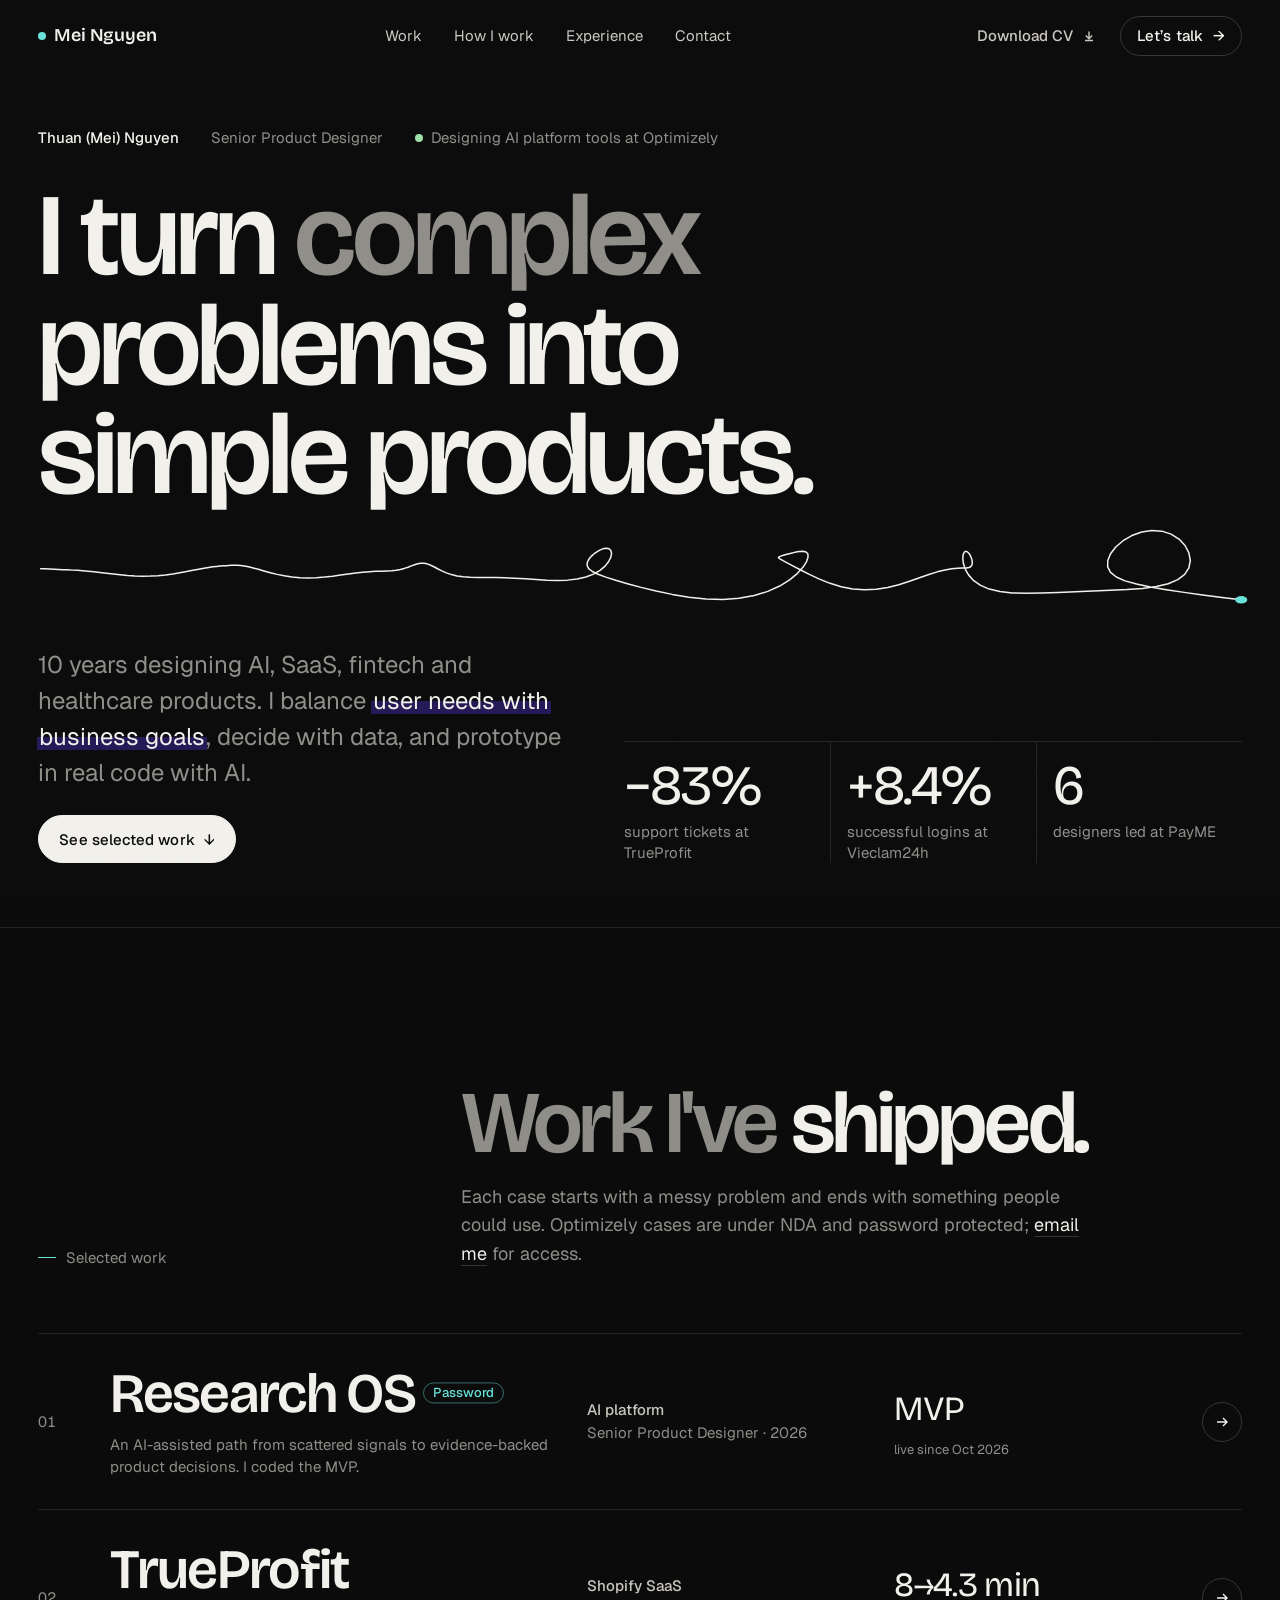
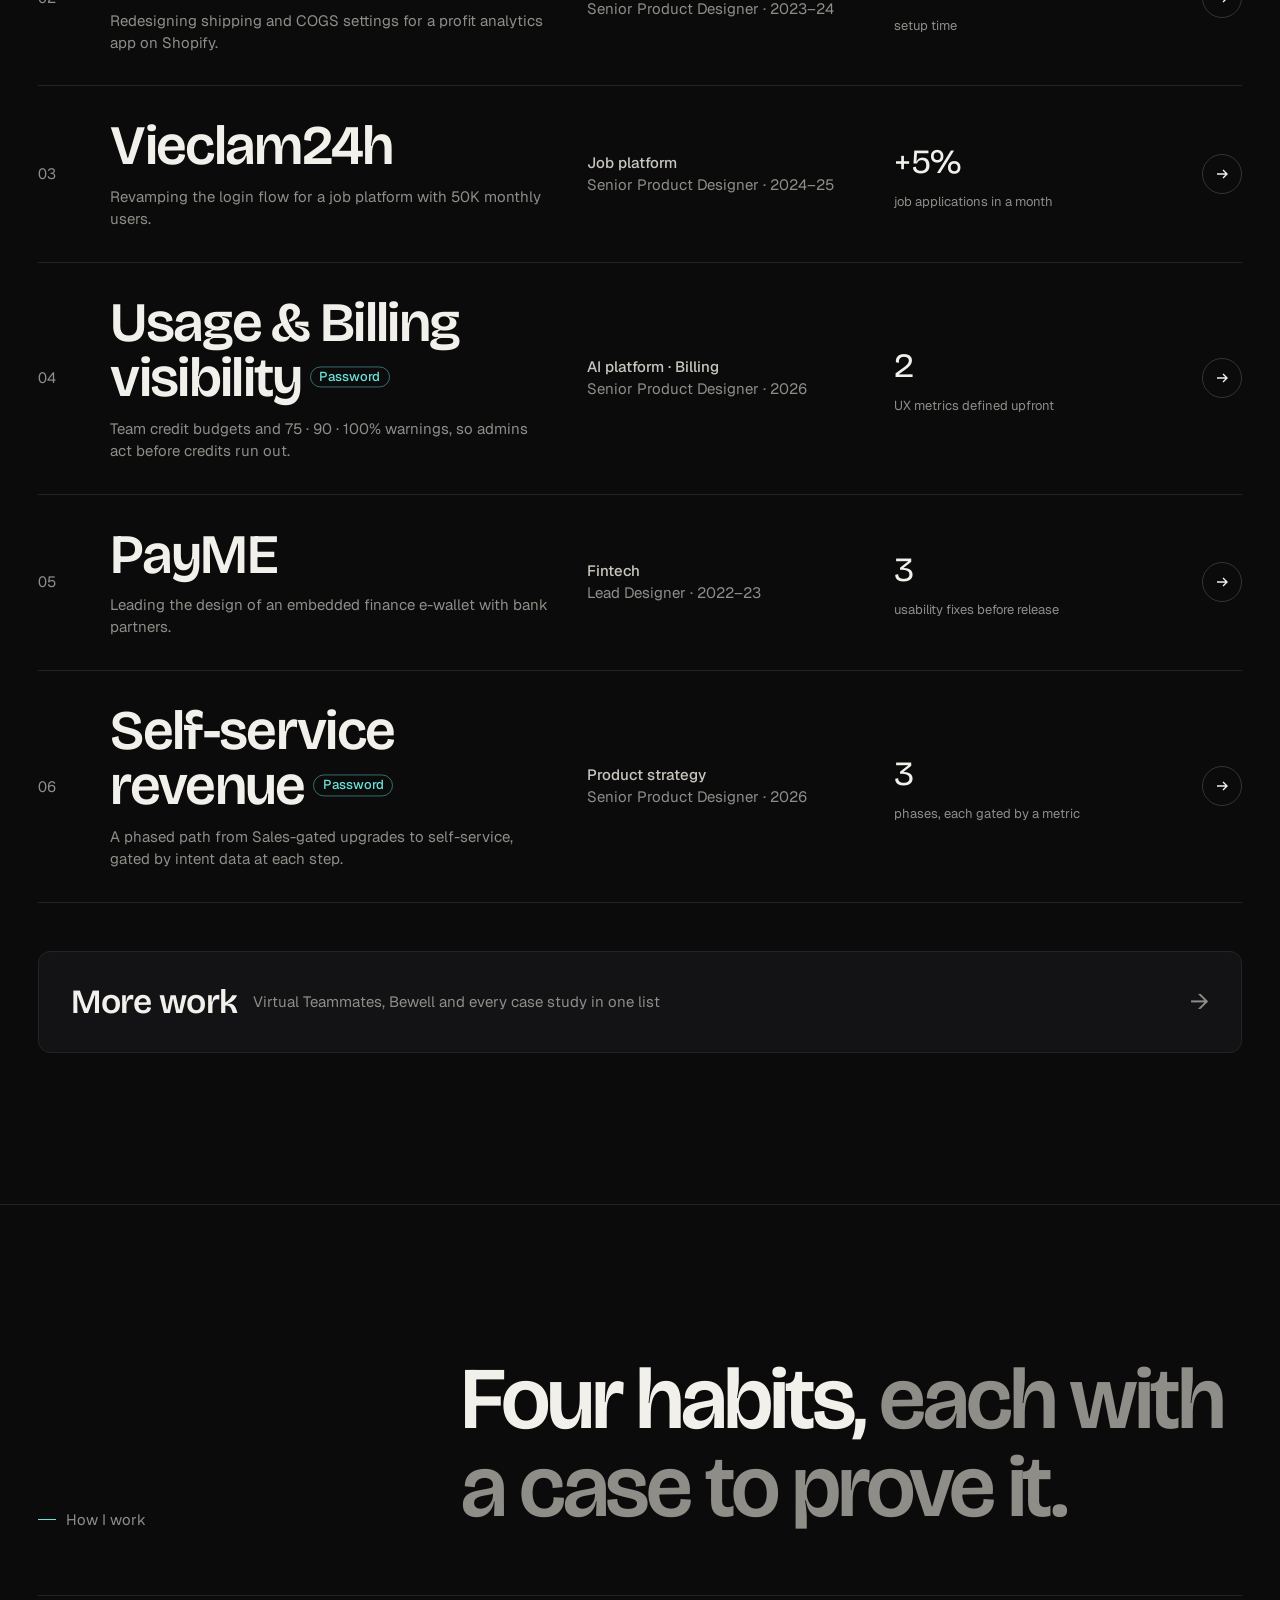
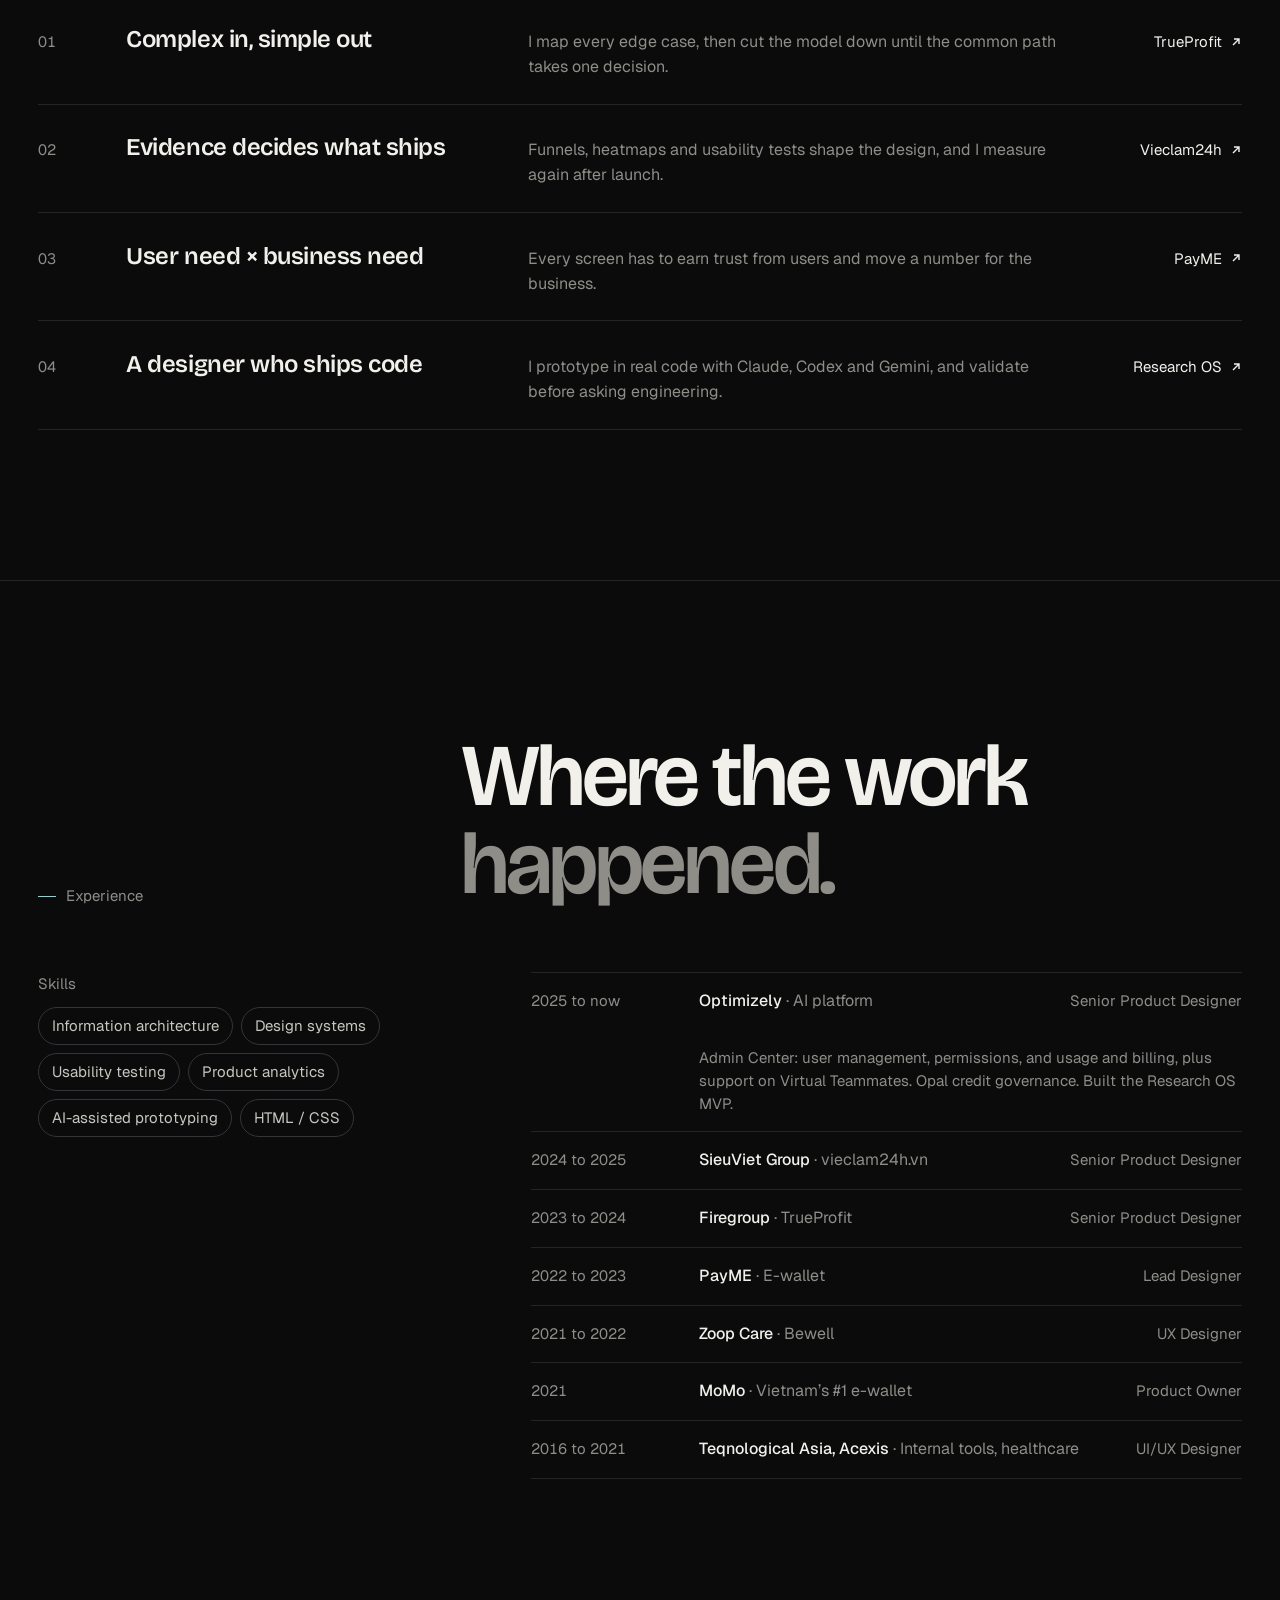
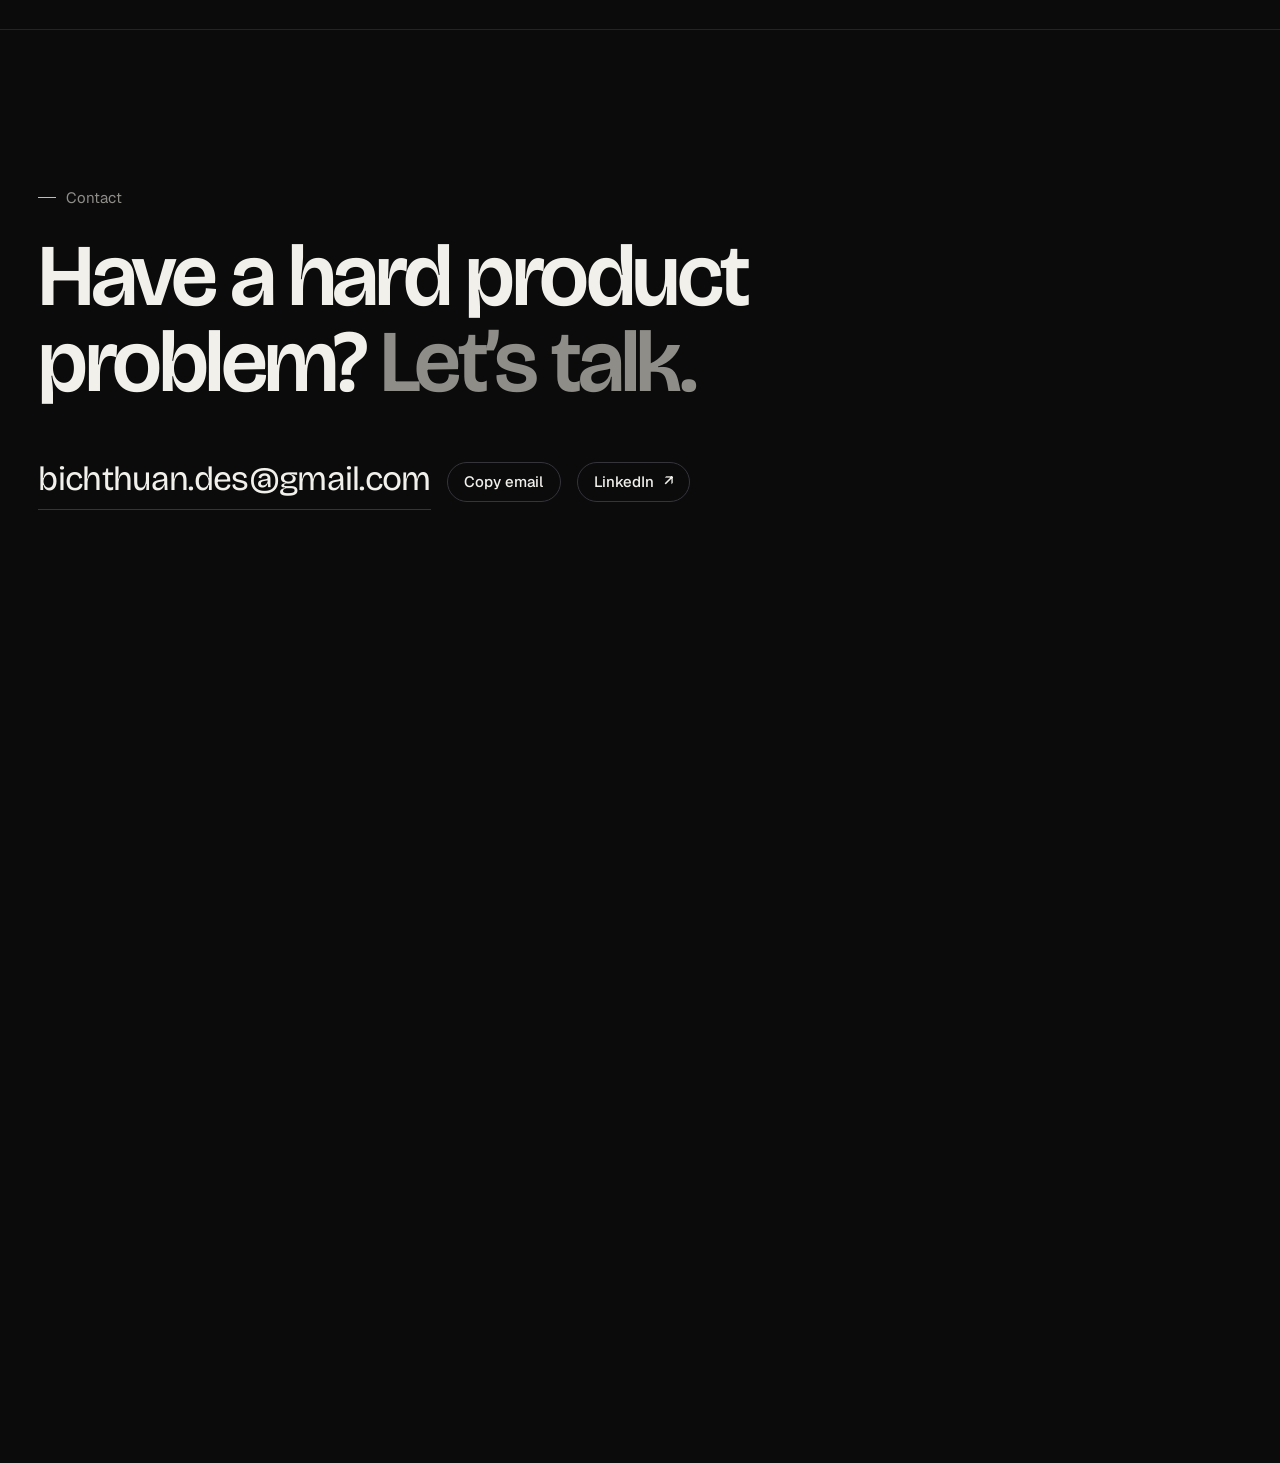
==== commit 383f330d: "Add Admin Center Blueprint case, Research OS prototype and animated cover - New password-protected c" ====
--- a/index.html
+++ b/index.html
@@ -224,7 +224,7 @@
         </div>
         <div>
           <h2>Case studies</h2>
-          <ul><li><a href="work/research-os.html">Research OS</a></li><li><a href="work/trueprofit.html">TrueProfit</a></li><li><a href="work/vieclam24h.html">Vieclam24h</a></li><li><a href="work/usage-billing-visibility.html">Usage &amp; Billing visibility</a></li><li><a href="work/payme.html">PayME</a></li><li><a href="work/self-service-revenue.html">Self-service revenue</a></li><li><a href="work/virtual-teammates.html">Virtual Teammates</a></li><li><a href="work/bewell.html">Bewell</a></li></ul>
+          <ul><li><a href="work/research-os.html">Research OS</a></li><li><a href="work/trueprofit.html">TrueProfit</a></li><li><a href="work/vieclam24h.html">Vieclam24h</a></li><li><a href="work/usage-billing-visibility.html">Usage &amp; Billing visibility</a></li><li><a href="work/payme.html">PayME</a></li><li><a href="work/self-service-revenue.html">Self-service revenue</a></li><li><a href="work/admin-center-blueprint.html">Admin Center Blueprint</a></li><li><a href="work/virtual-teammates.html">Virtual Teammates</a></li><li><a href="work/bewell.html">Bewell</a></li></ul>
         </div>
         <div>
           <h2>Connect</h2>
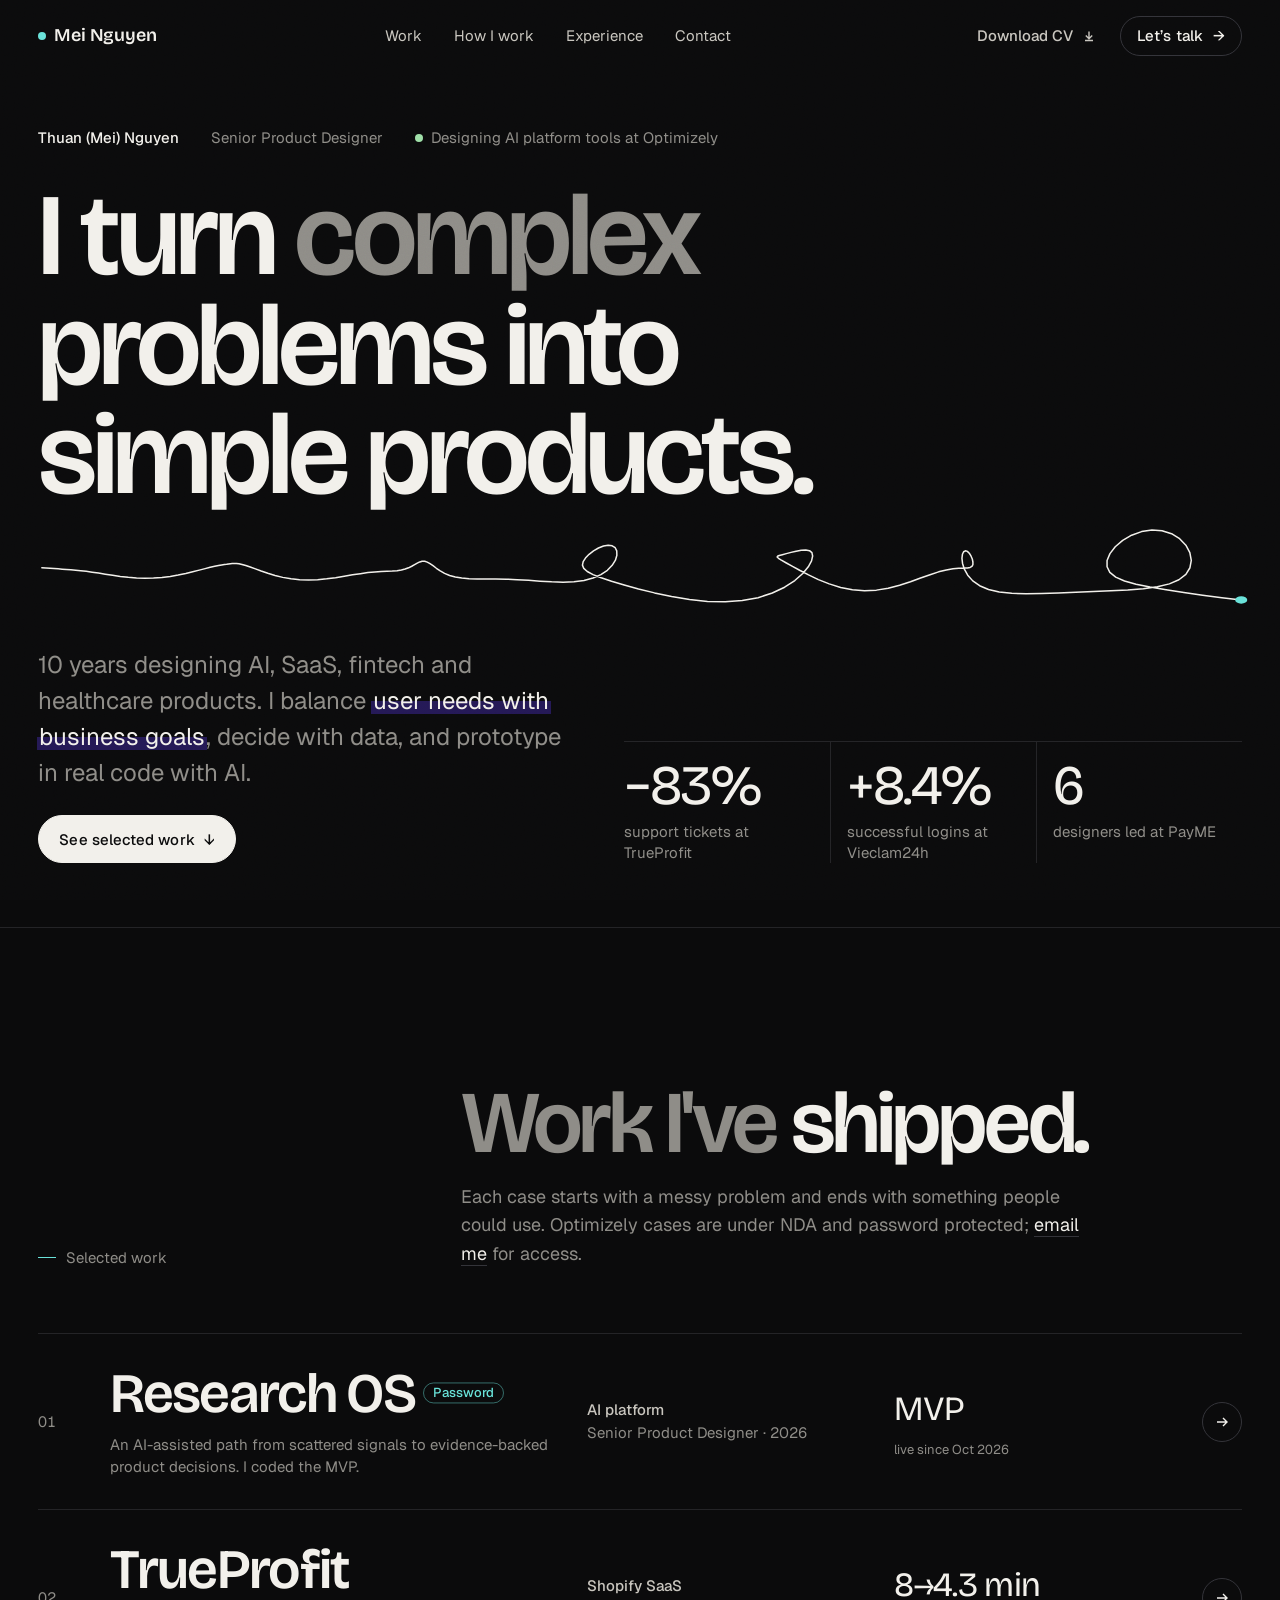
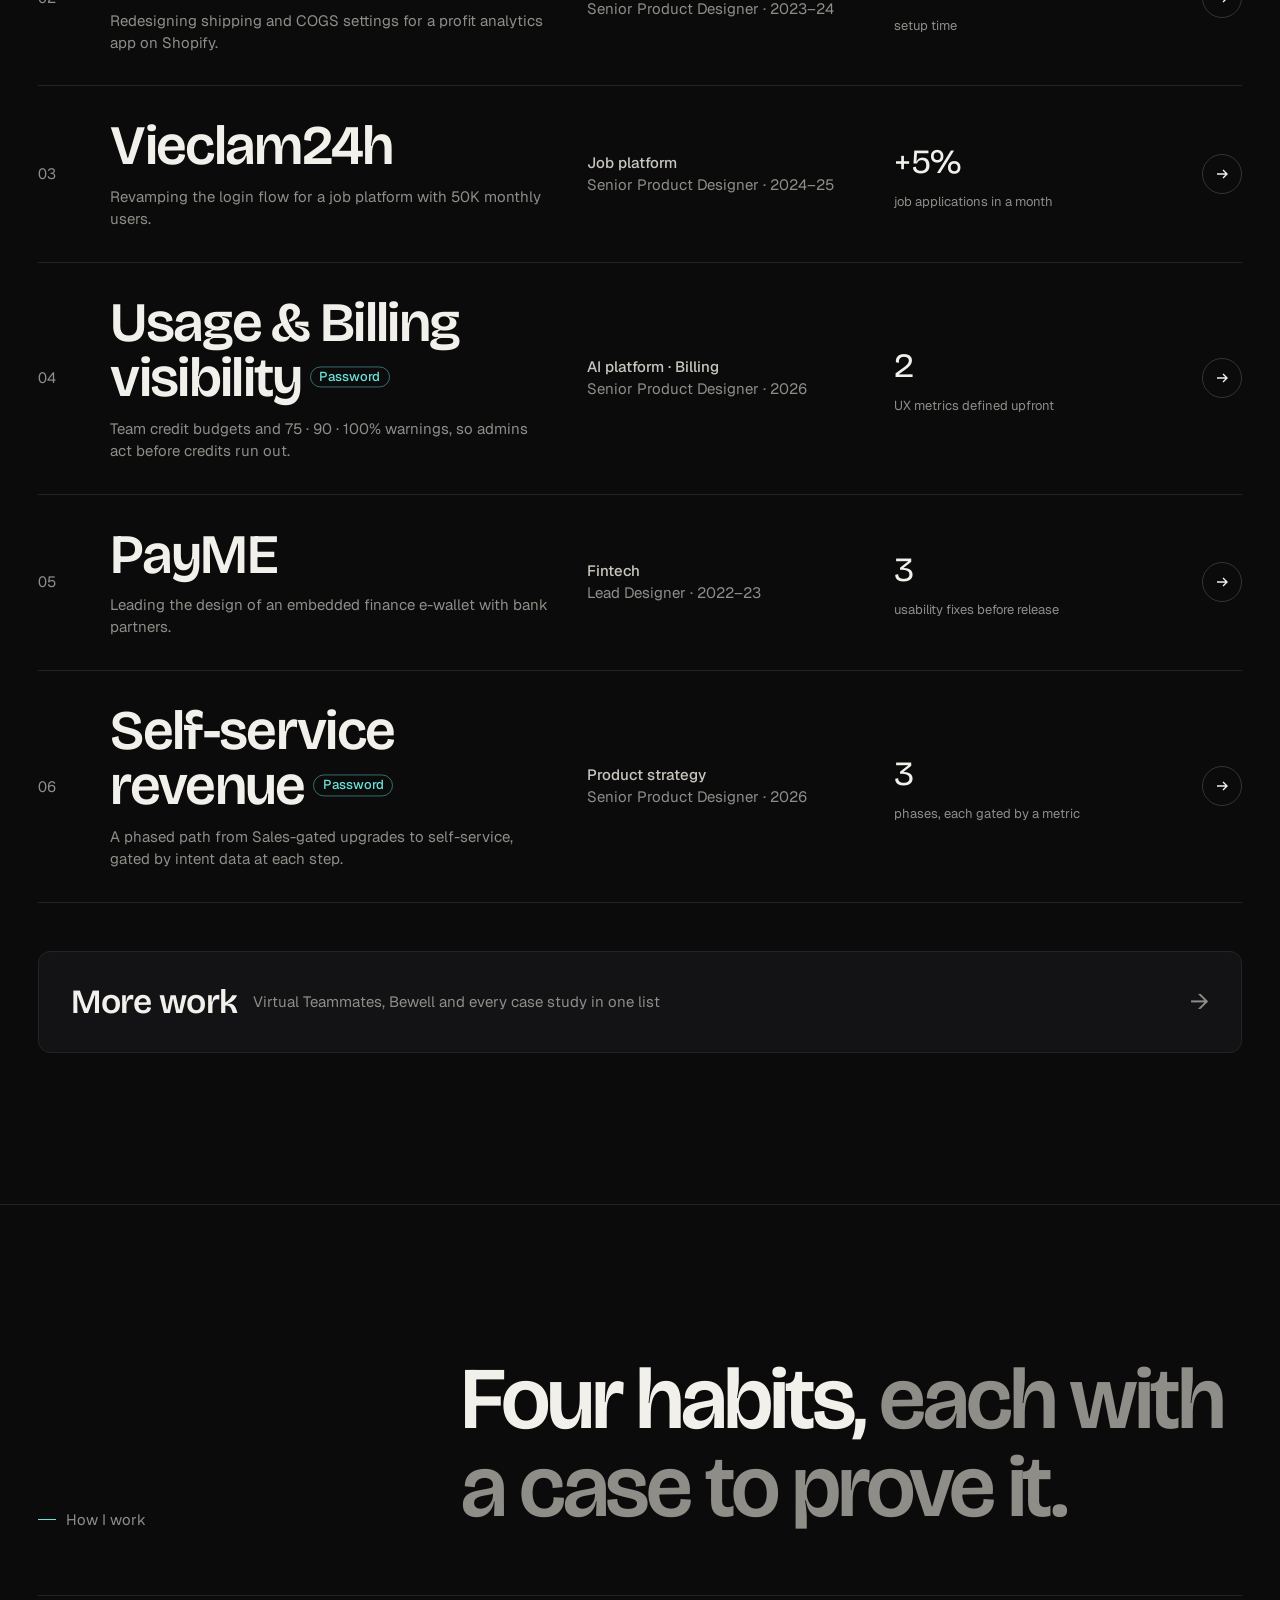
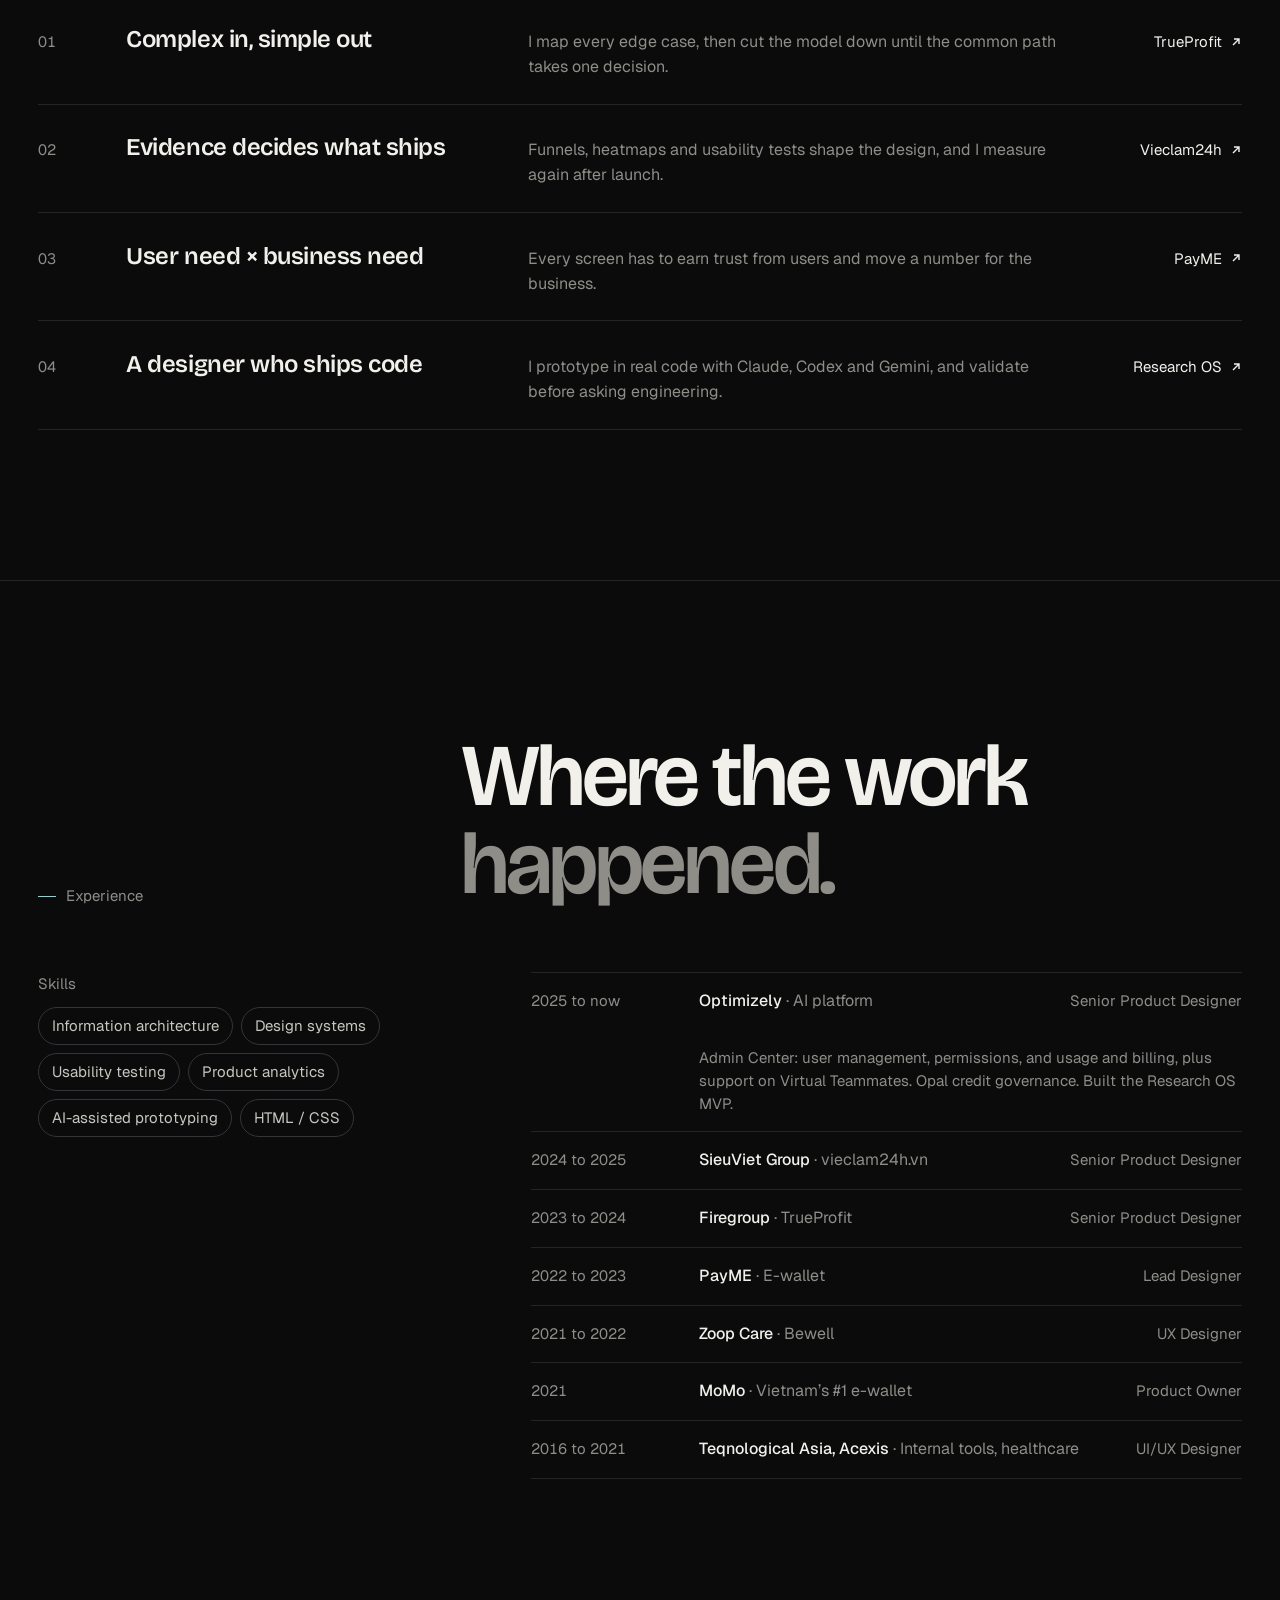
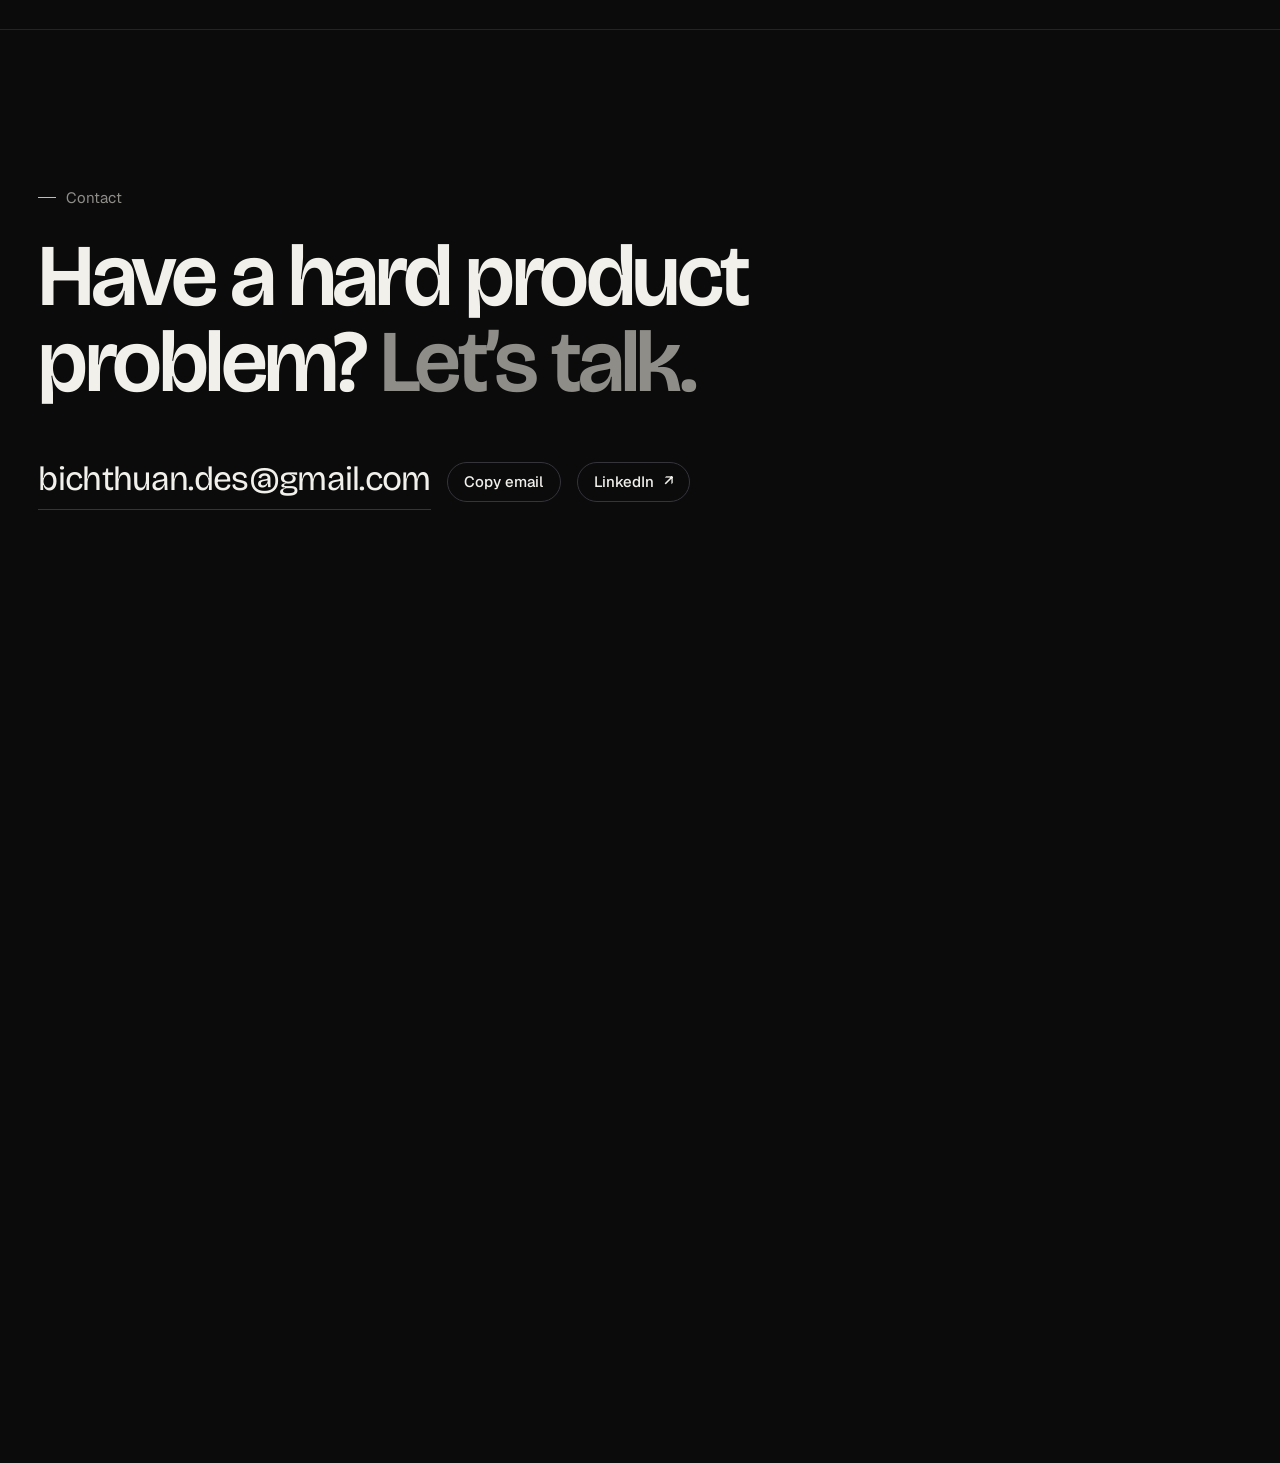
==== commit 3c75c0da: "Make Work open the All work page Nav and footer Work links, and every "All work" back link, now go t" ====
--- a/index.html
+++ b/index.html
@@ -23,7 +23,7 @@
       <a class="brand" href="index.html" aria-label="Mei Nguyen, home"><span class="brand__dot" aria-hidden="true"></span>Mei Nguyen</a>
       <nav aria-label="Primary">
         <ul class="nav__links" id="nav-links">
-          <li><a href="#work">Work</a></li>
+          <li><a href="work/index.html">Work</a></li>
           <li><a href="#how">How I work</a></li>
           <li><a href="#experience">Experience</a></li>
           <li><a href="#contact">Contact</a></li>
@@ -220,7 +220,7 @@
       <div class="footer__top">
         <div>
           <h2>Navigate</h2>
-          <ul><li><a href="#work">Work</a></li><li><a href="#how">How I work</a></li><li><a href="#experience">Experience</a></li></ul>
+          <ul><li><a href="work/index.html">Work</a></li><li><a href="#how">How I work</a></li><li><a href="#experience">Experience</a></li></ul>
         </div>
         <div>
           <h2>Case studies</h2>
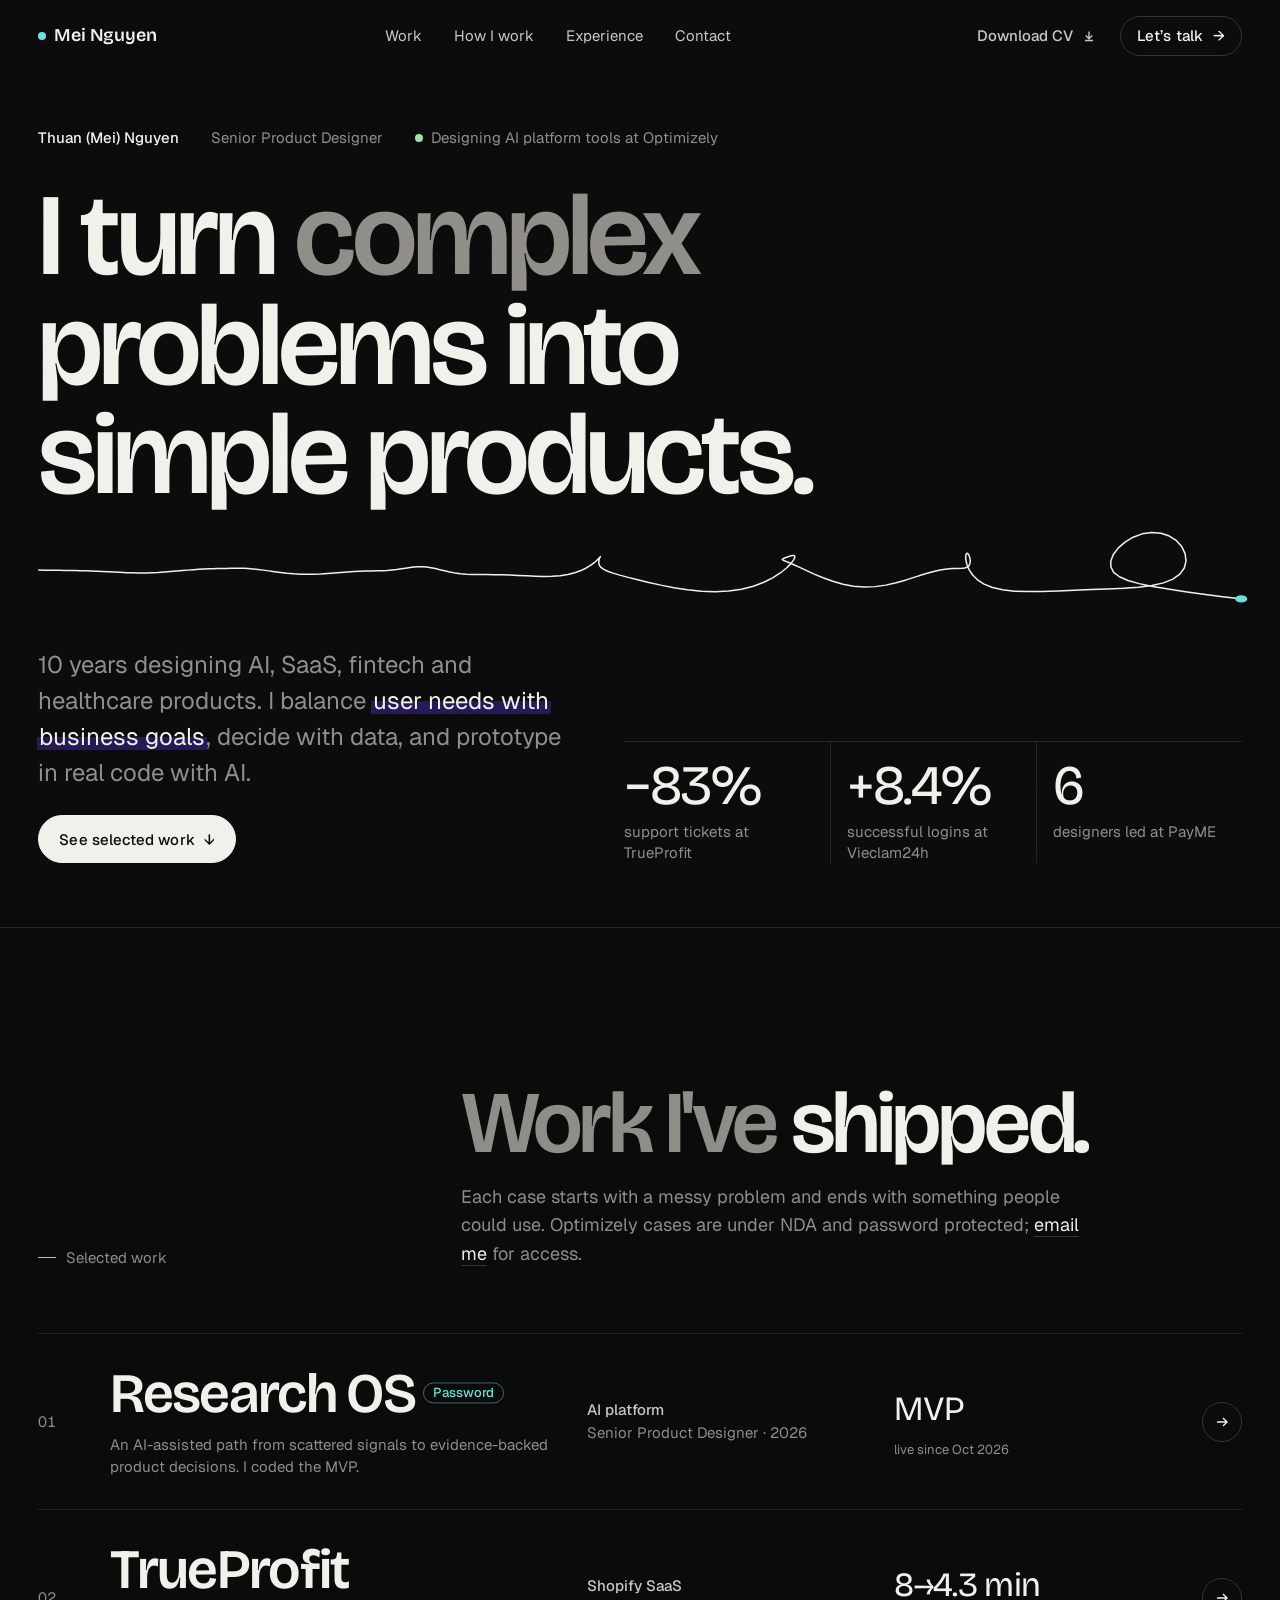
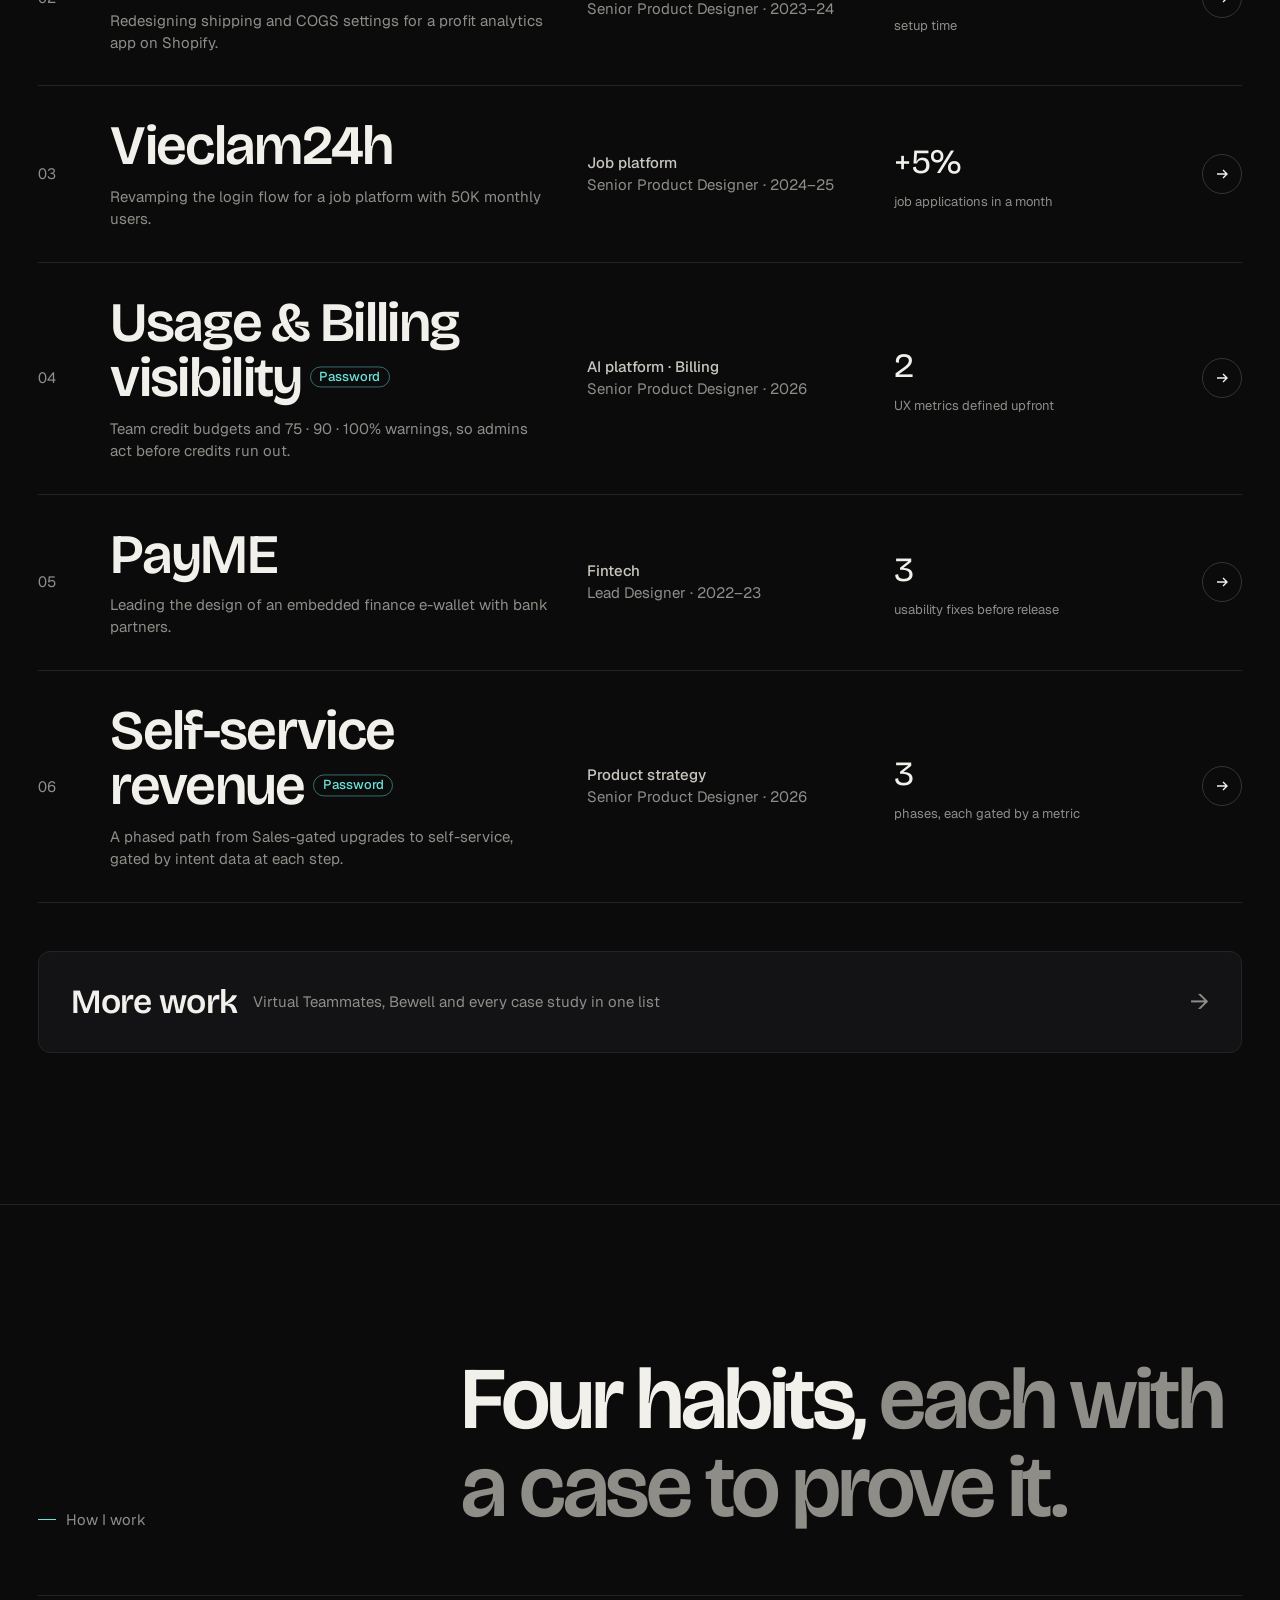
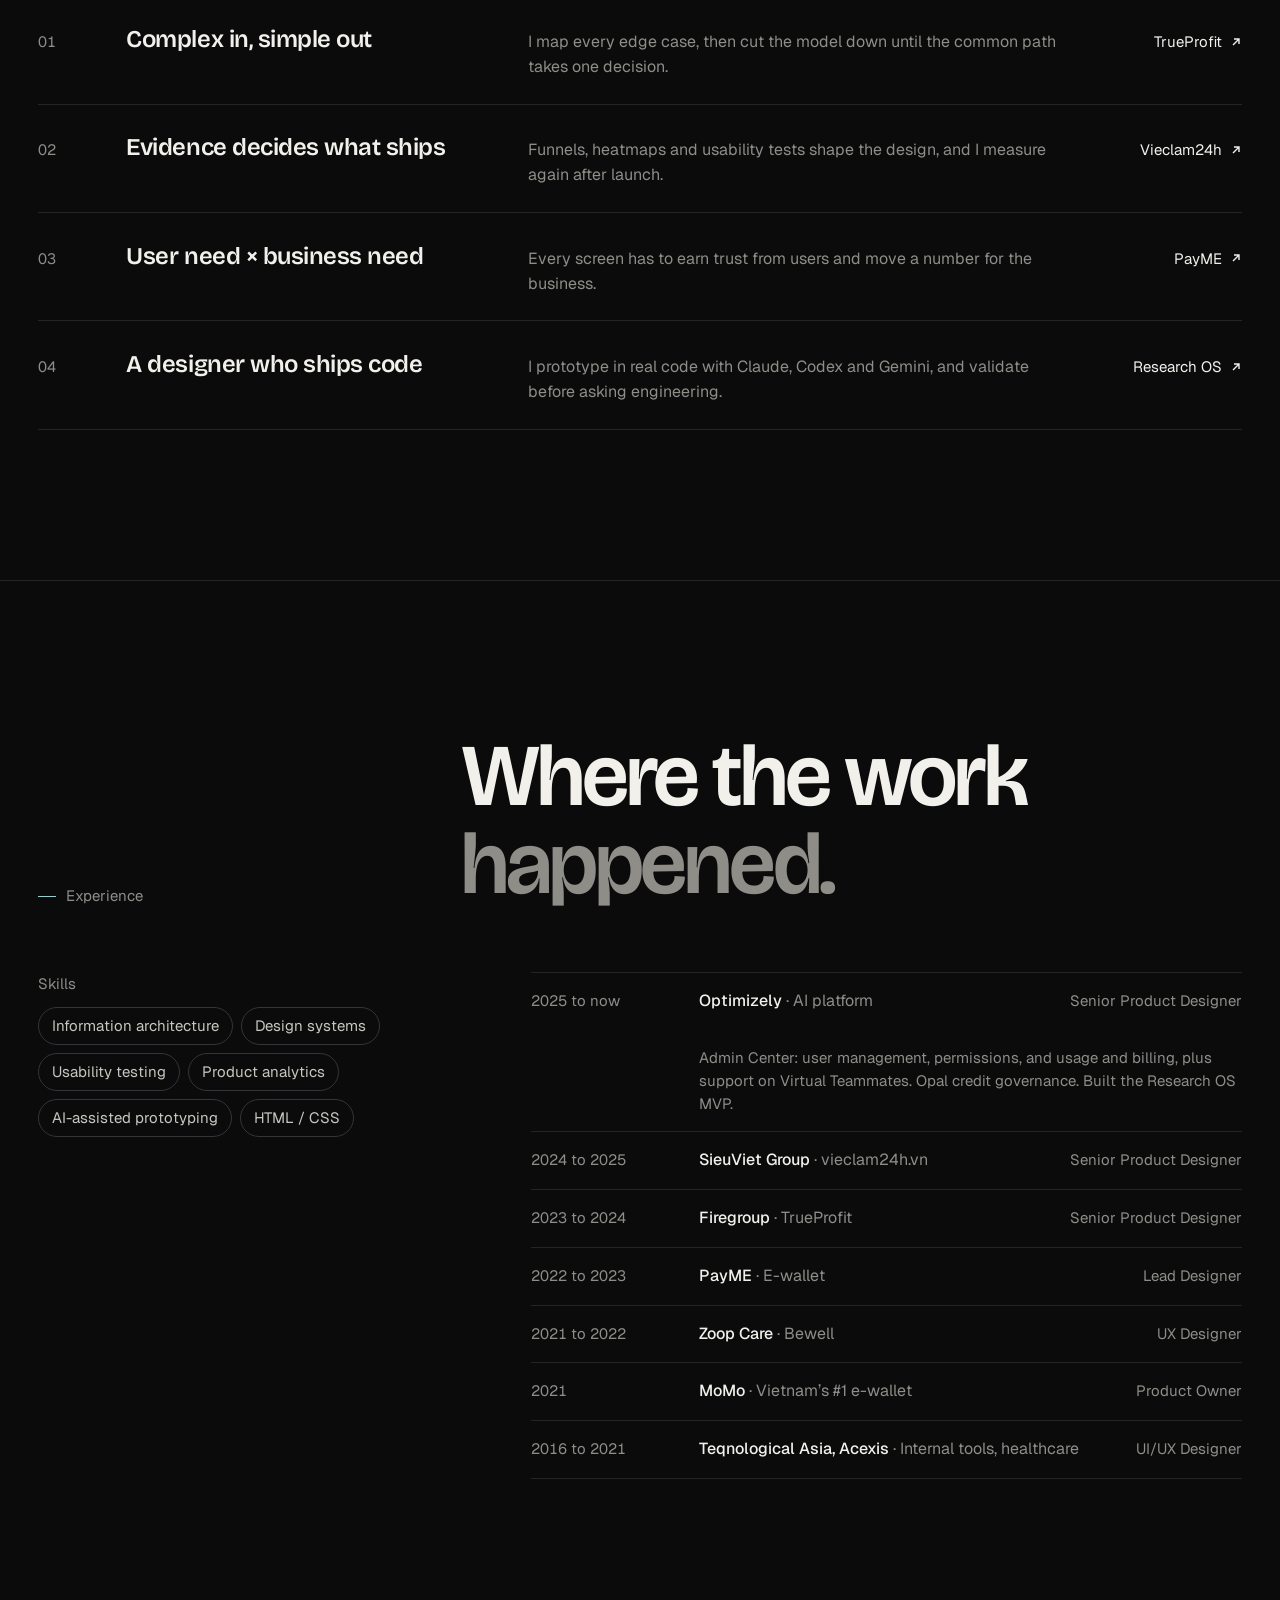
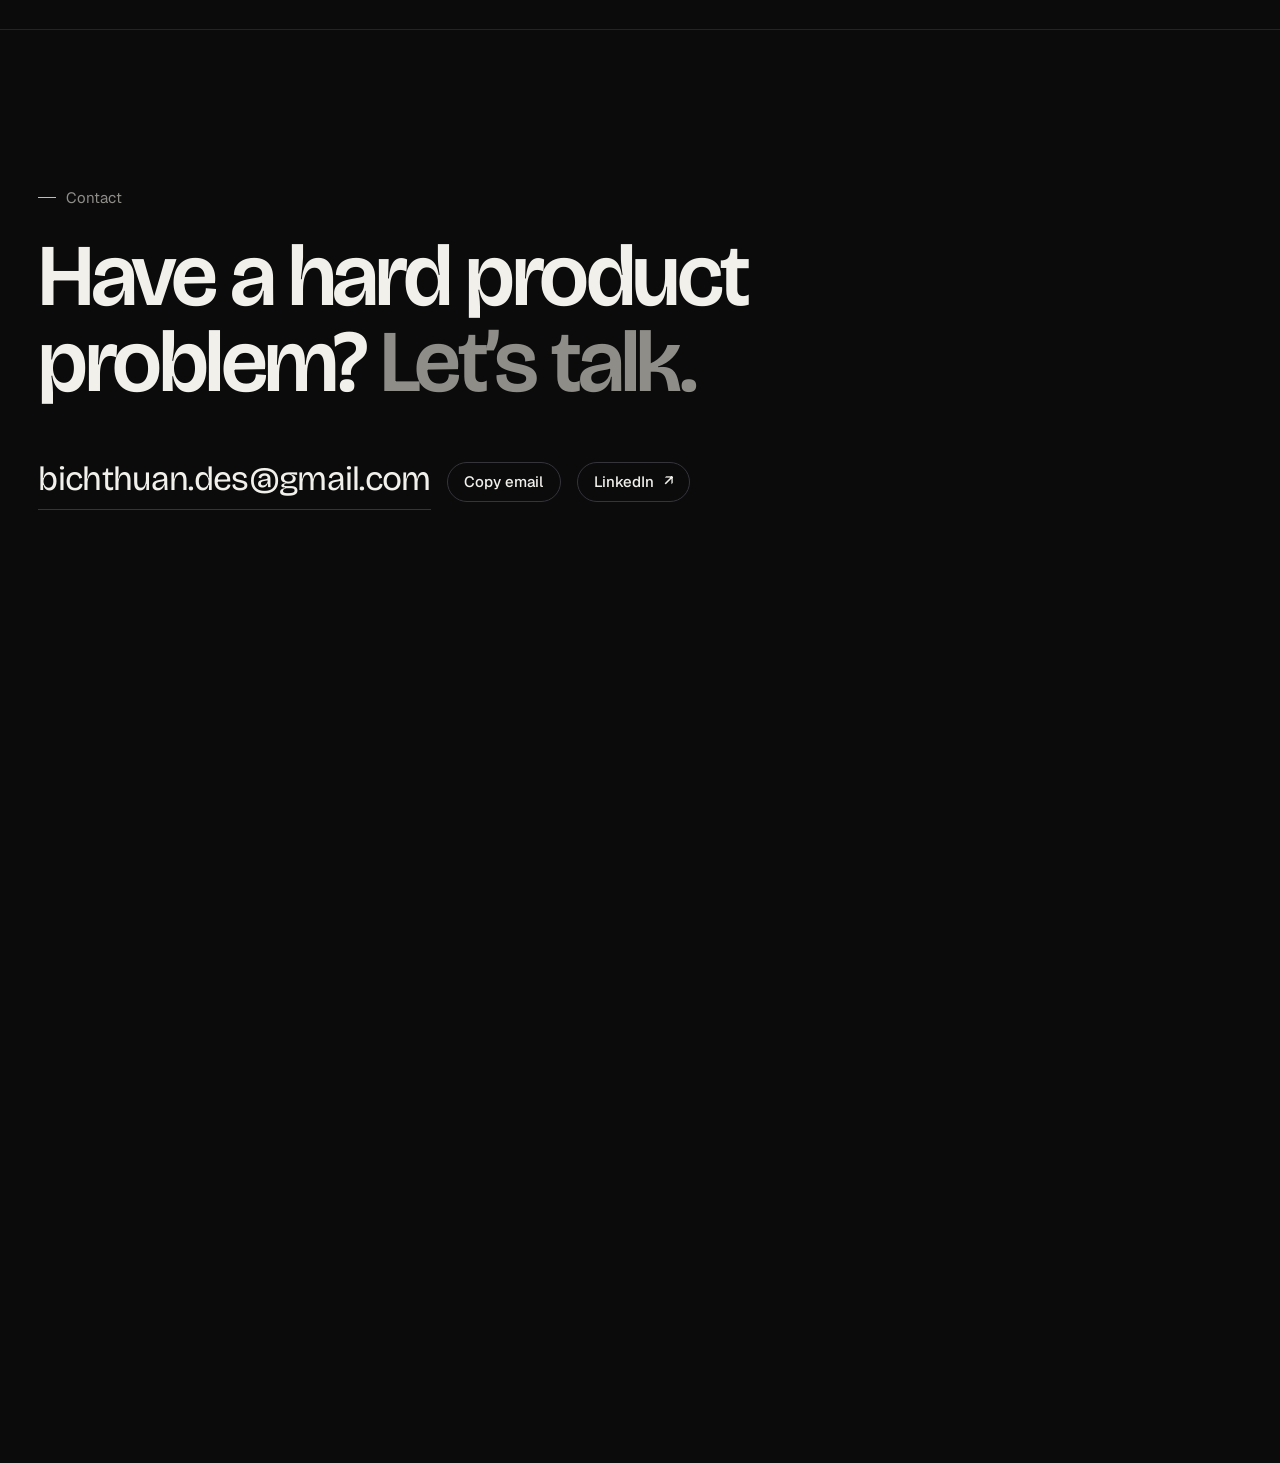
==== commit 39e6d993: "Use clean routes: / for home, /work/ for All work Replace index.html links with / and /work/, fix th" ====
--- a/index.html
+++ b/index.html
@@ -20,10 +20,10 @@
 
   <header class="nav" role="banner">
     <div class="wrap nav__inner">
-      <a class="brand" href="index.html" aria-label="Mei Nguyen, home"><span class="brand__dot" aria-hidden="true"></span>Mei Nguyen</a>
+      <a class="brand" href="/work/" aria-label="Mei Nguyen, home"><span class="brand__dot" aria-hidden="true"></span>Mei Nguyen</a>
       <nav aria-label="Primary">
         <ul class="nav__links" id="nav-links">
-          <li><a href="work/index.html">Work</a></li>
+          <li><a href="/work/">Work</a></li>
           <li><a href="#how">How I work</a></li>
           <li><a href="#experience">Experience</a></li>
           <li><a href="#contact">Contact</a></li>
@@ -147,7 +147,7 @@
       </ul>
 
       <div class="more-work reveal">
-        <a class="more-work__all" href="work/index.html"><span class="more-work__label">More work</span><span class="more-work__sub">Virtual Teammates, Bewell and every case study in one list</span><span class="more-work__go" aria-hidden="true">→</span></a>
+        <a class="more-work__all" href="/work/"><span class="more-work__label">More work</span><span class="more-work__sub">Virtual Teammates, Bewell and every case study in one list</span><span class="more-work__go" aria-hidden="true">→</span></a>
       </div>
     </section>
 
@@ -220,7 +220,7 @@
       <div class="footer__top">
         <div>
           <h2>Navigate</h2>
-          <ul><li><a href="work/index.html">Work</a></li><li><a href="#how">How I work</a></li><li><a href="#experience">Experience</a></li></ul>
+          <ul><li><a href="/work/">Work</a></li><li><a href="#how">How I work</a></li><li><a href="#experience">Experience</a></li></ul>
         </div>
         <div>
           <h2>Case studies</h2>
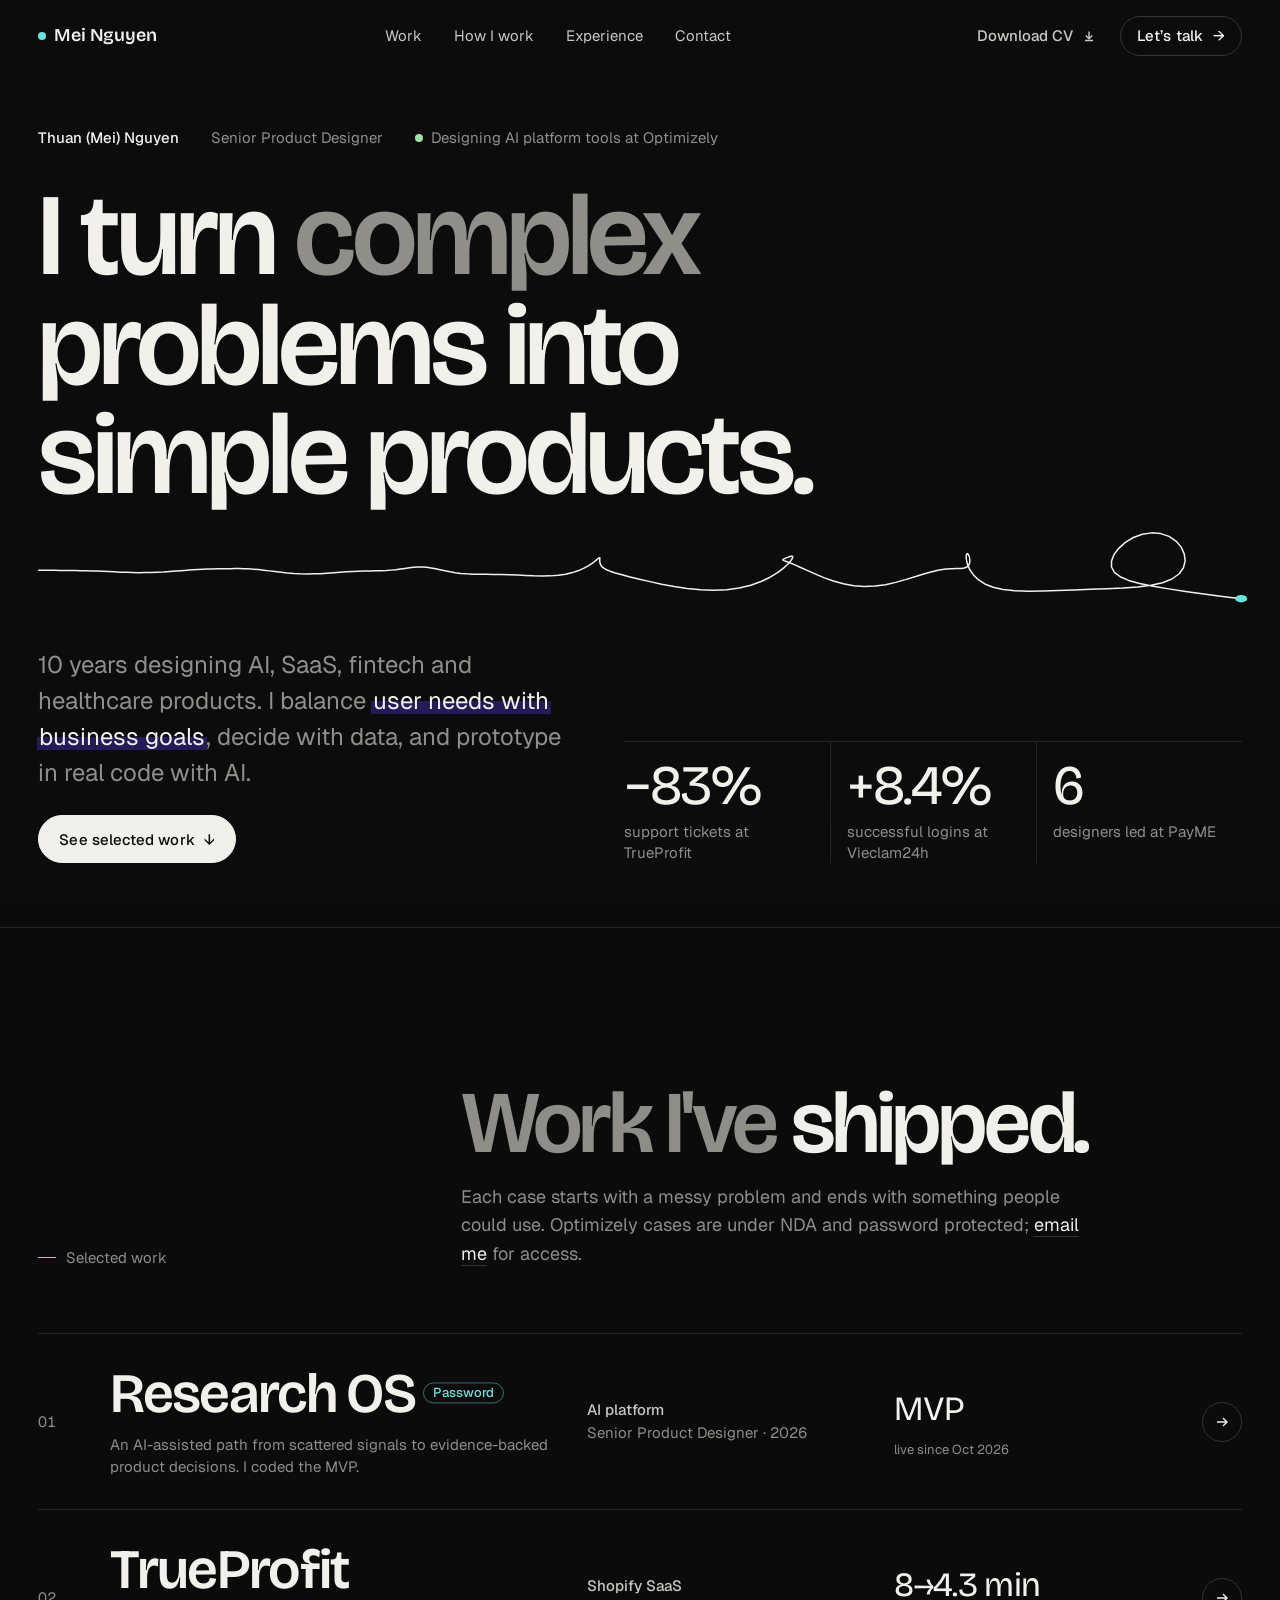
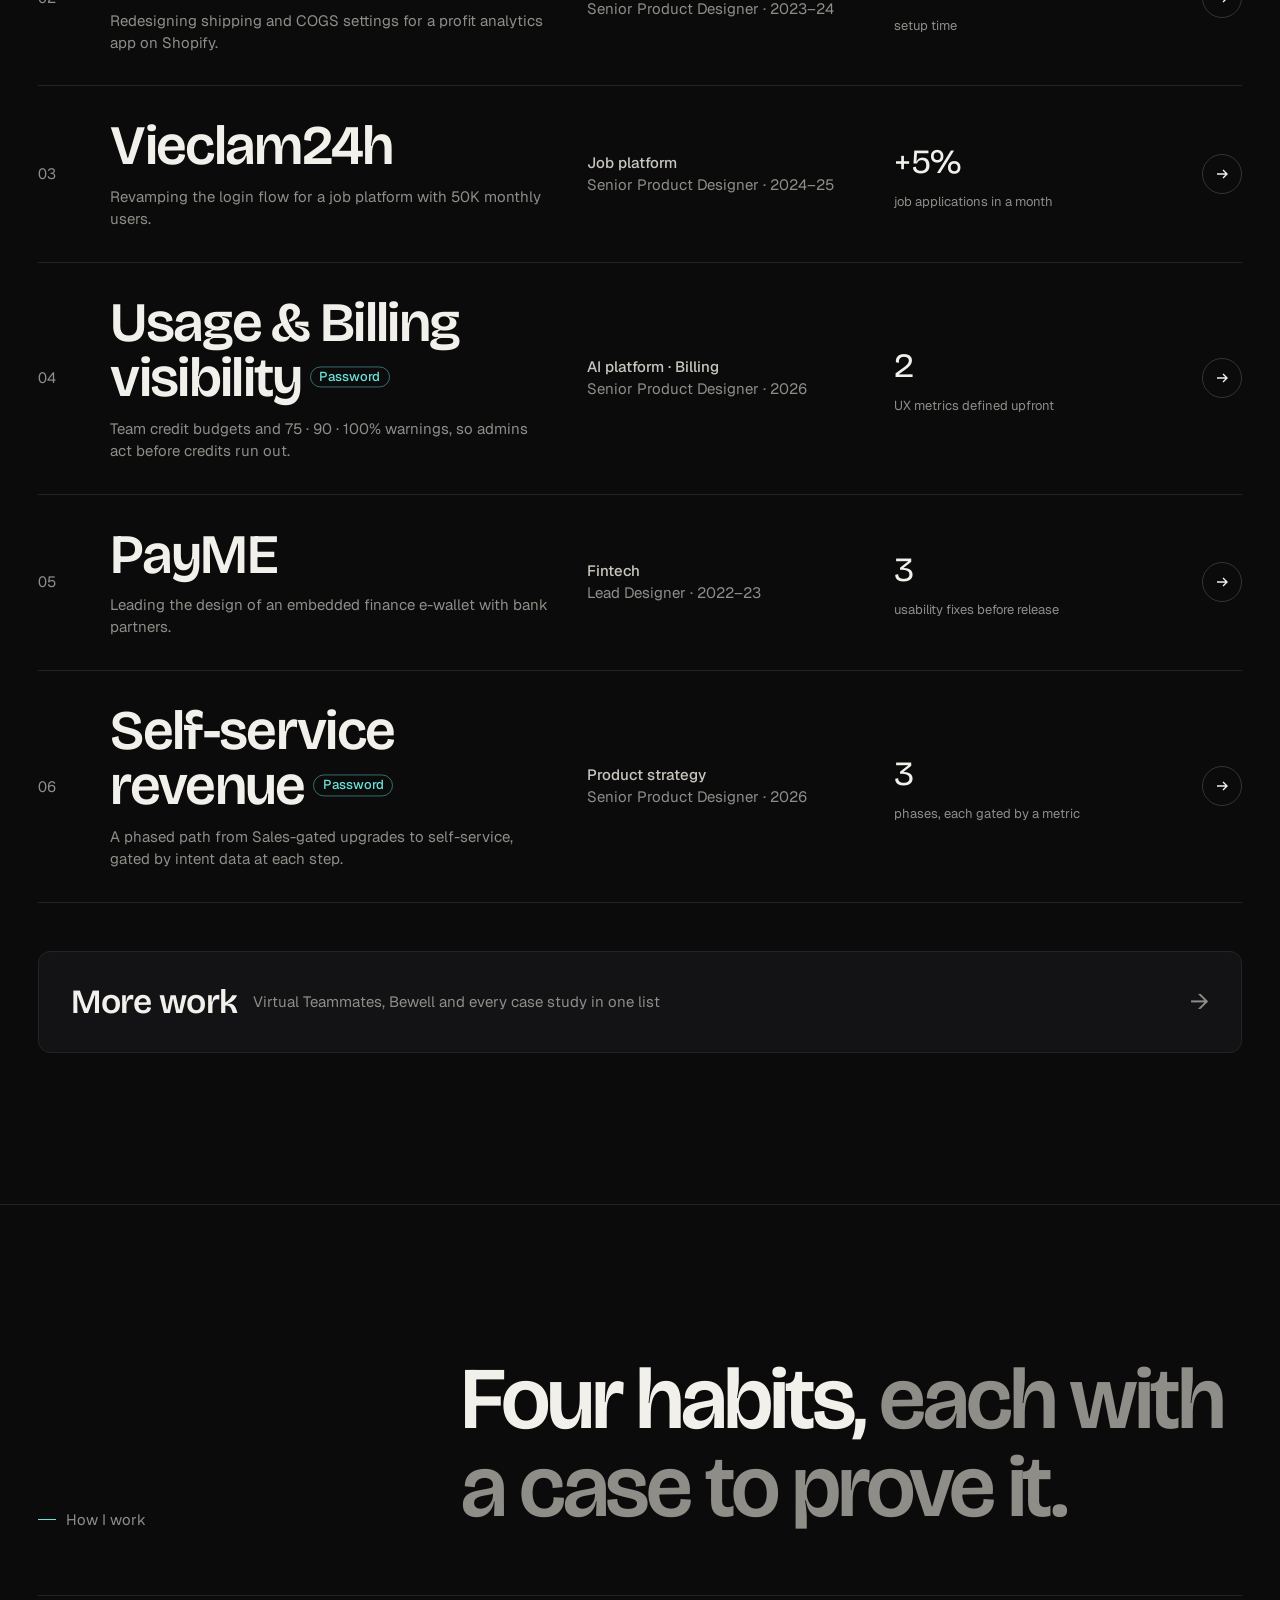
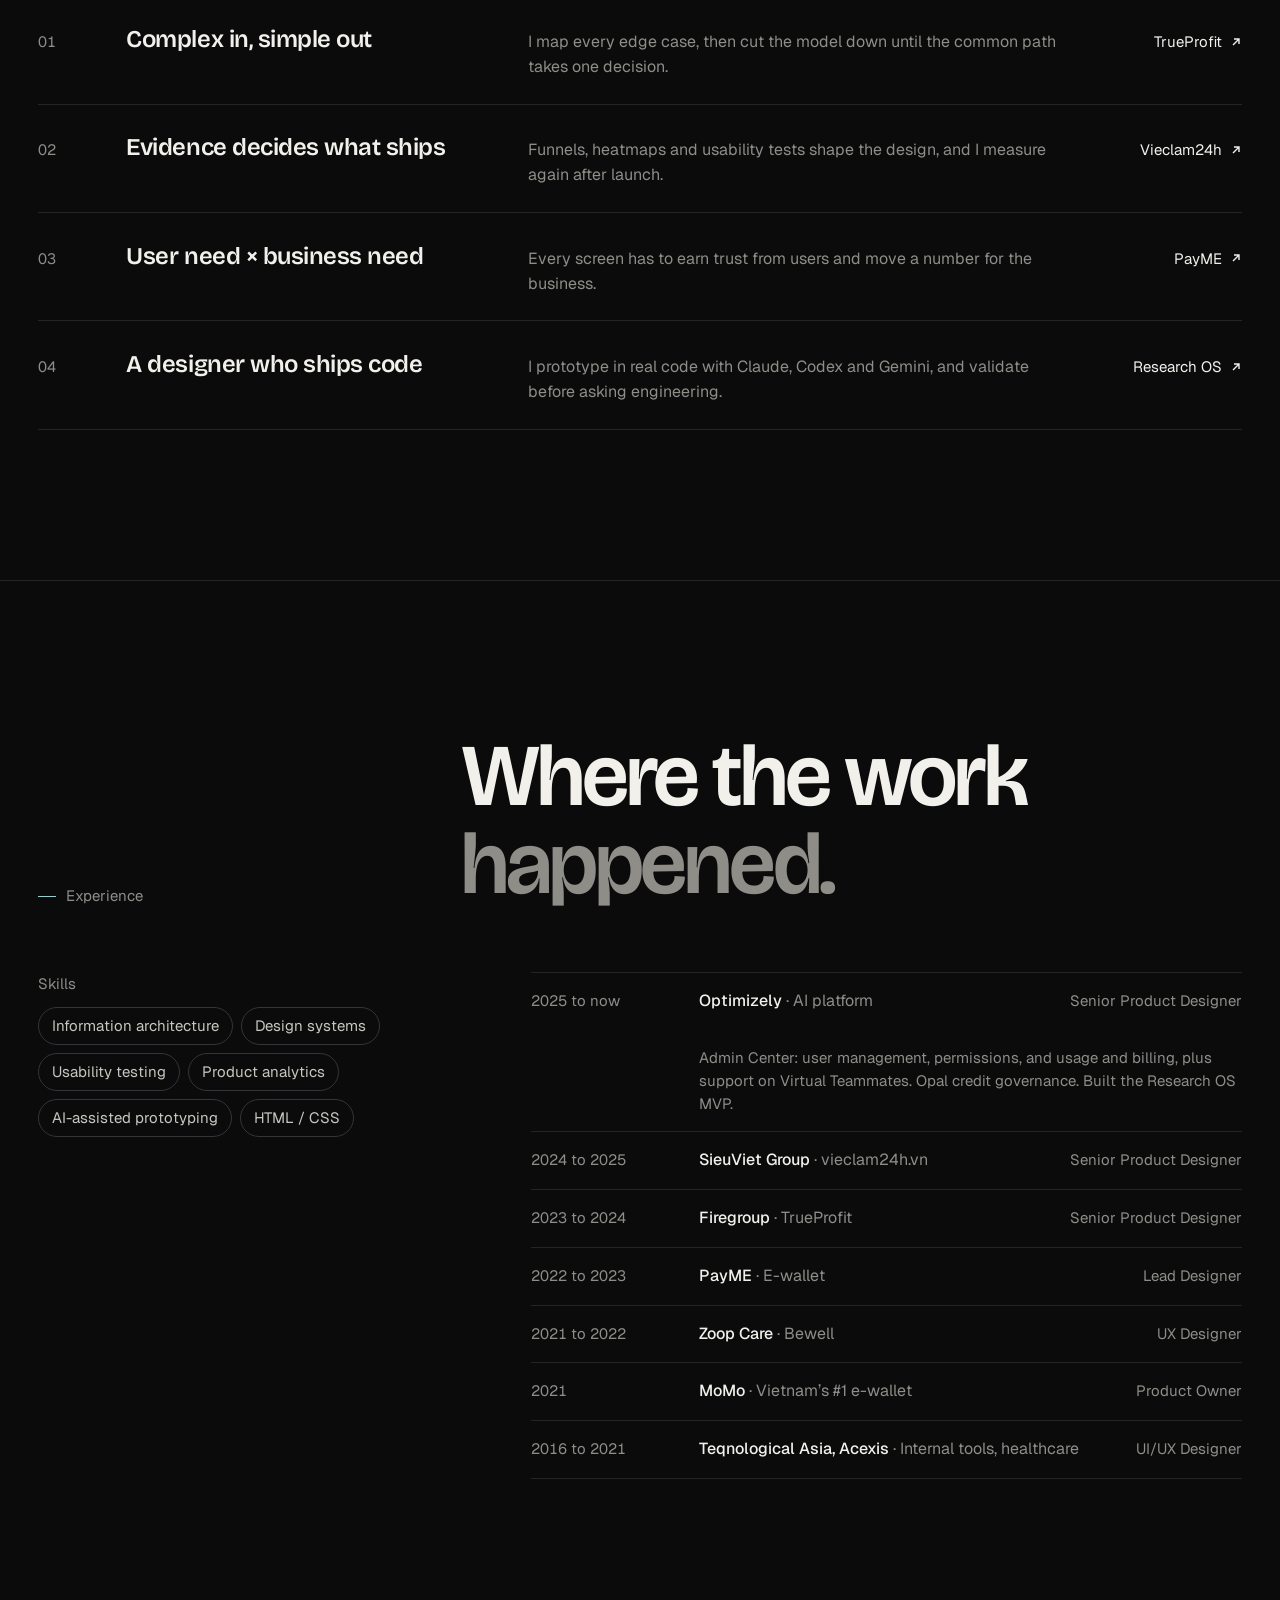
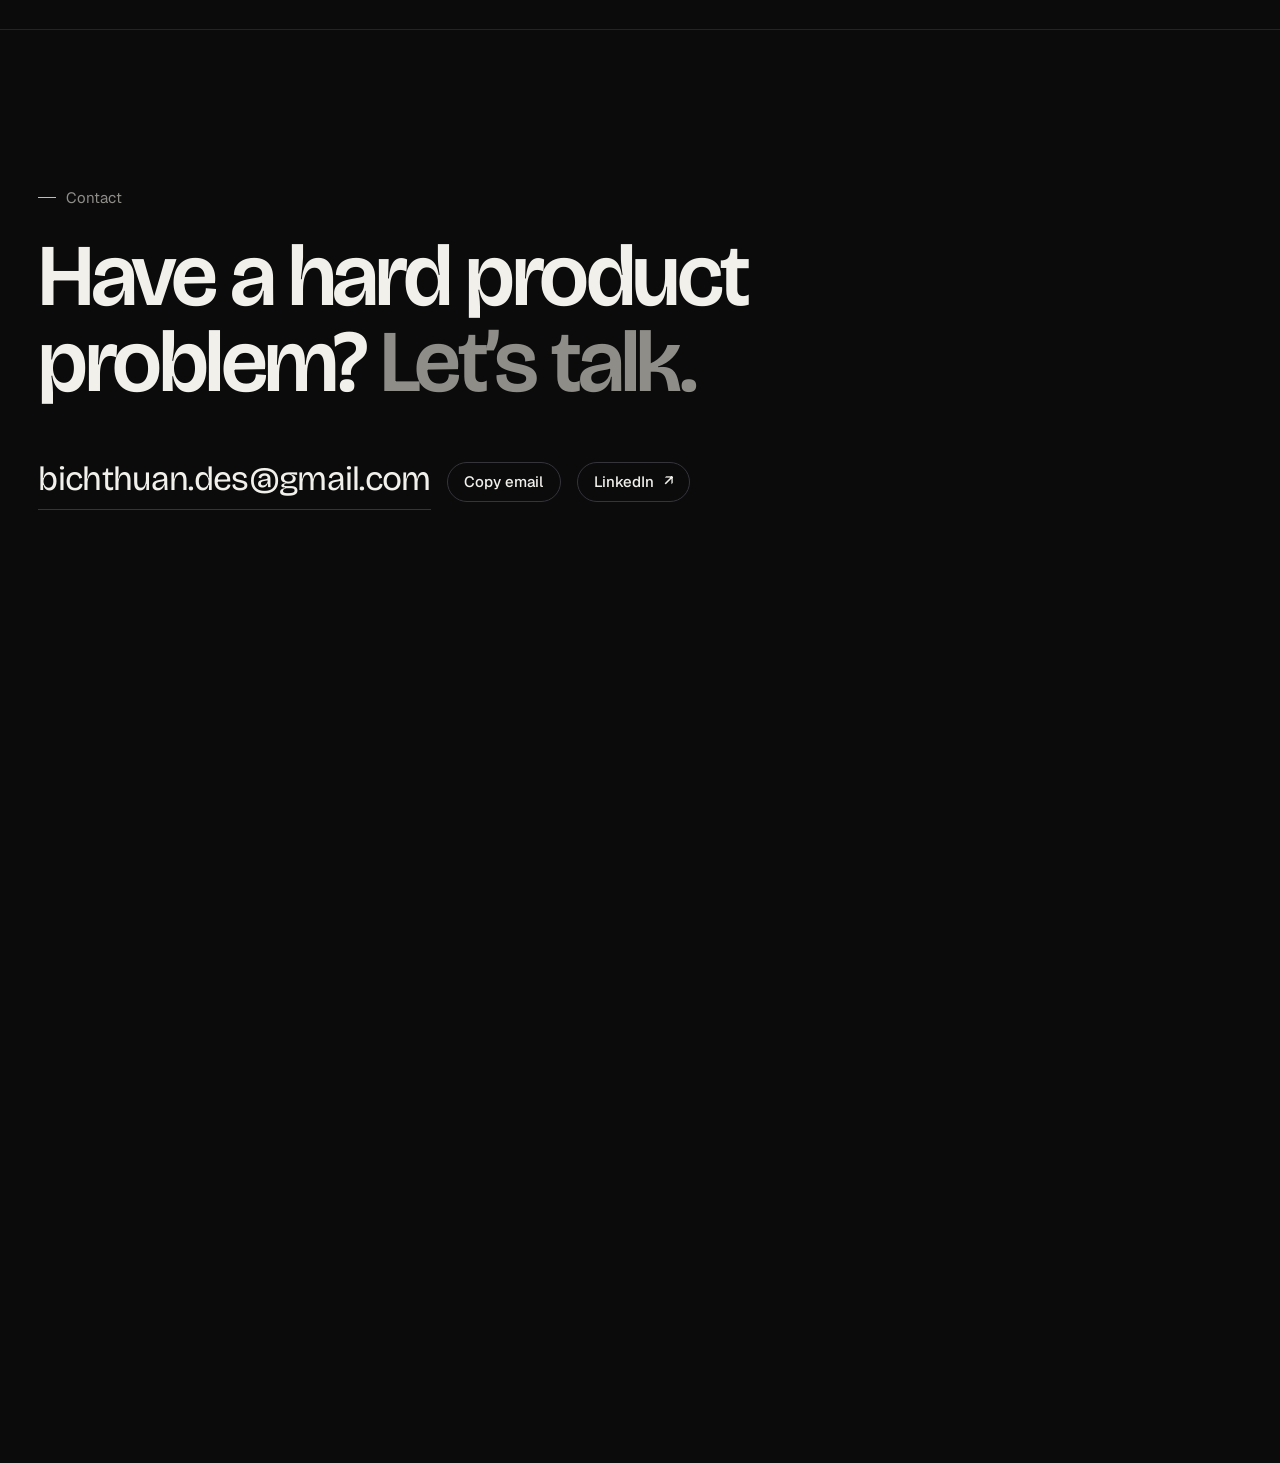
==== commit cc9dbd0a: "Rename CV file so browsers fetch the 2026 version The old URL was cached by browsers; a new file nam" ====
--- a/index.html
+++ b/index.html
@@ -27,11 +27,11 @@
           <li><a href="#how">How I work</a></li>
           <li><a href="#experience">Experience</a></li>
           <li><a href="#contact">Contact</a></li>
-          <li class="nav__mobile-only"><a href="assets/docs/Thuan-Nguyen-Senior-Product-Designer-CV.pdf" target="_blank" rel="noopener">Download CV <span class="sr-only">(PDF, opens in new tab)</span></a></li>
+          <li class="nav__mobile-only"><a href="assets/docs/Thuan-Nguyen-Sr-Product-Designer-CV-2026.pdf" target="_blank" rel="noopener">Download CV <span class="sr-only">(PDF, opens in new tab)</span></a></li>
         </ul>
       </nav>
       <div class="nav__actions">
-        <a class="btn btn--sm btn--ghost" href="assets/docs/Thuan-Nguyen-Senior-Product-Designer-CV.pdf" target="_blank" rel="noopener">Download CV <svg width="12" height="12" viewBox="0 0 12 12" aria-hidden="true"><path d="M6 1.5v7M2.8 5.5 6 8.7l3.2-3.2M2 10.5h8" fill="none" stroke="currentColor" stroke-width="1.4"/></svg><span class="sr-only">(PDF, opens in new tab)</span></a>
+        <a class="btn btn--sm btn--ghost" href="assets/docs/Thuan-Nguyen-Sr-Product-Designer-CV-2026.pdf" target="_blank" rel="noopener">Download CV <svg width="12" height="12" viewBox="0 0 12 12" aria-hidden="true"><path d="M6 1.5v7M2.8 5.5 6 8.7l3.2-3.2M2 10.5h8" fill="none" stroke="currentColor" stroke-width="1.4"/></svg><span class="sr-only">(PDF, opens in new tab)</span></a>
         <a class="btn btn--sm" href="#contact">Let’s talk <span class="arrow" aria-hidden="true">→</span></a>
       </div>
       <button class="nav__menu-btn" aria-controls="nav-links" aria-expanded="false" aria-label="Open menu"><span></span></button>
@@ -228,7 +228,7 @@
         </div>
         <div>
           <h2>Connect</h2>
-          <ul><li><a href="mailto:bichthuan.des@gmail.com">Email</a></li><li><a href="https://www.linkedin.com/in/thuan-nguyen-prd" target="_blank" rel="noopener">LinkedIn</a></li><li><a href="assets/docs/Thuan-Nguyen-Senior-Product-Designer-CV.pdf" target="_blank" rel="noopener">CV (PDF)</a></li></ul>
+          <ul><li><a href="mailto:bichthuan.des@gmail.com">Email</a></li><li><a href="https://www.linkedin.com/in/thuan-nguyen-prd" target="_blank" rel="noopener">LinkedIn</a></li><li><a href="assets/docs/Thuan-Nguyen-Sr-Product-Designer-CV-2026.pdf" target="_blank" rel="noopener">CV (PDF)</a></li></ul>
         </div>
         <div>
           <h2>Local time</h2>
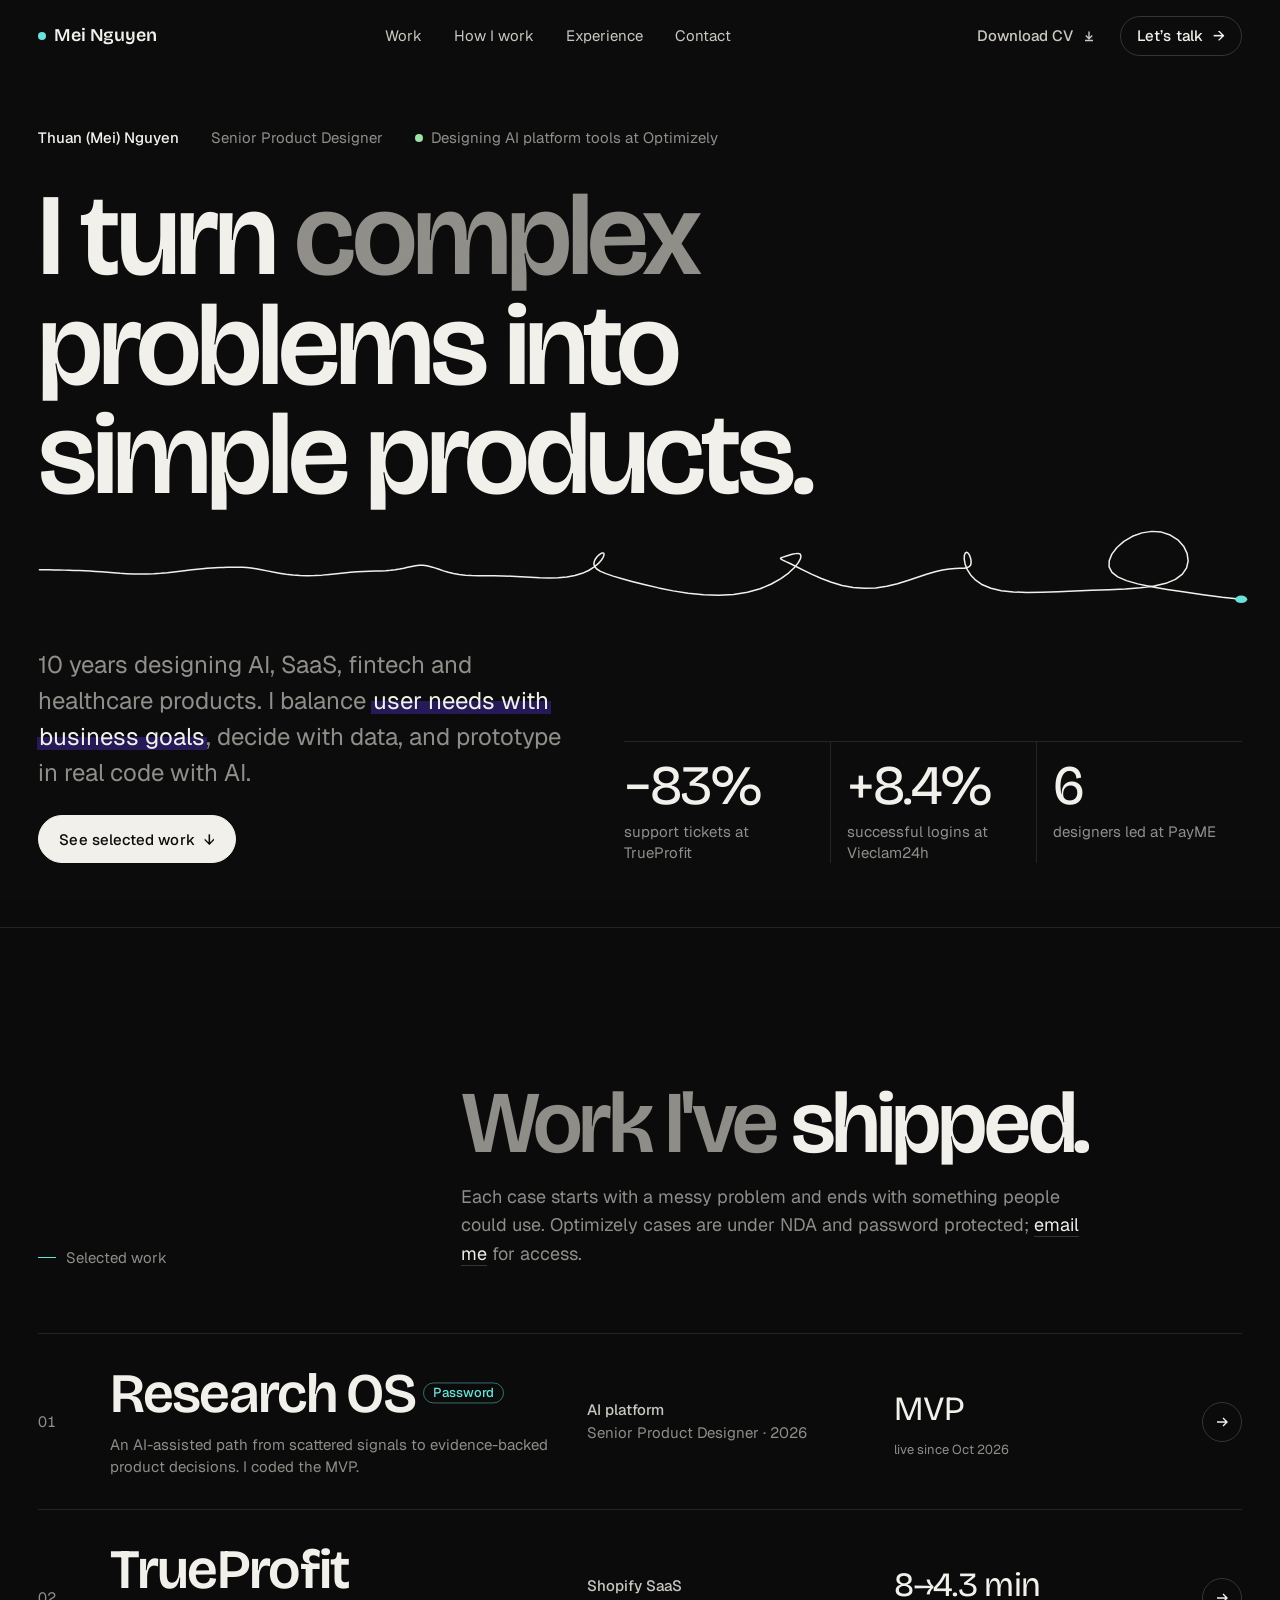
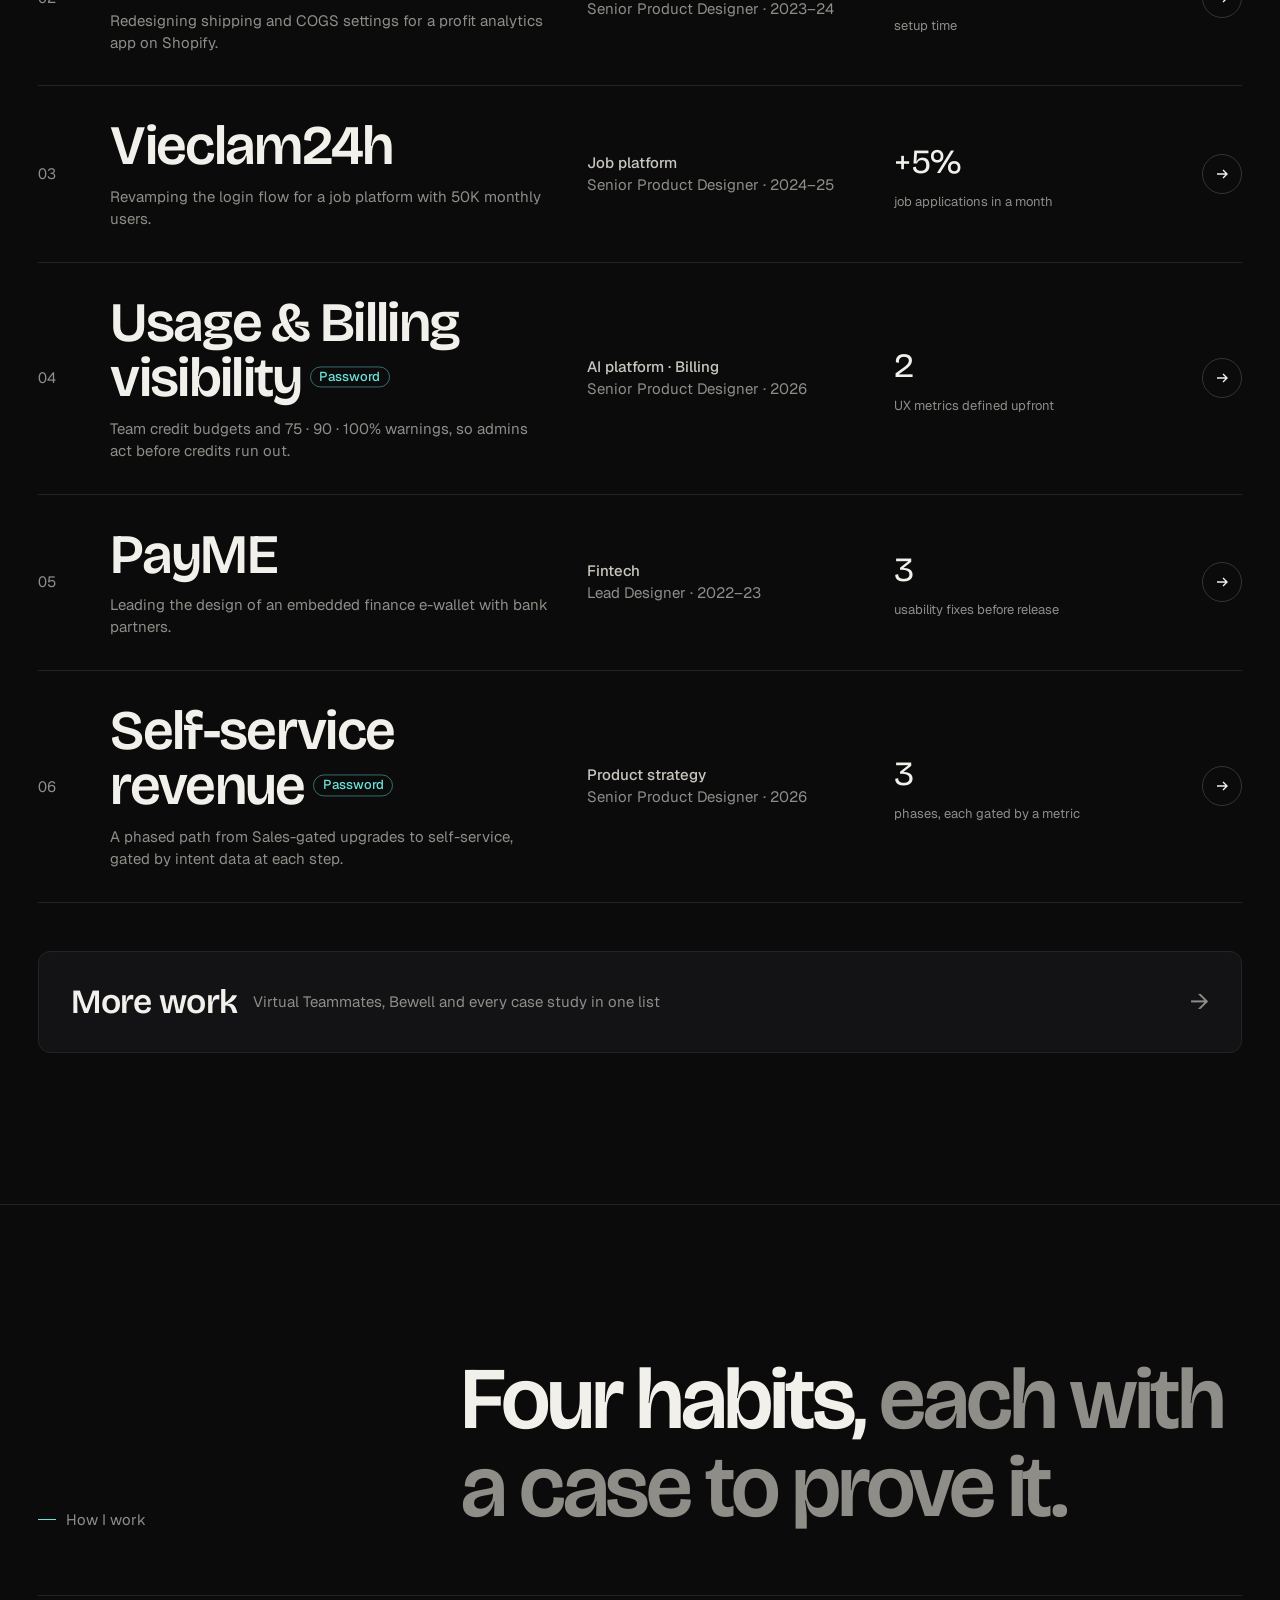
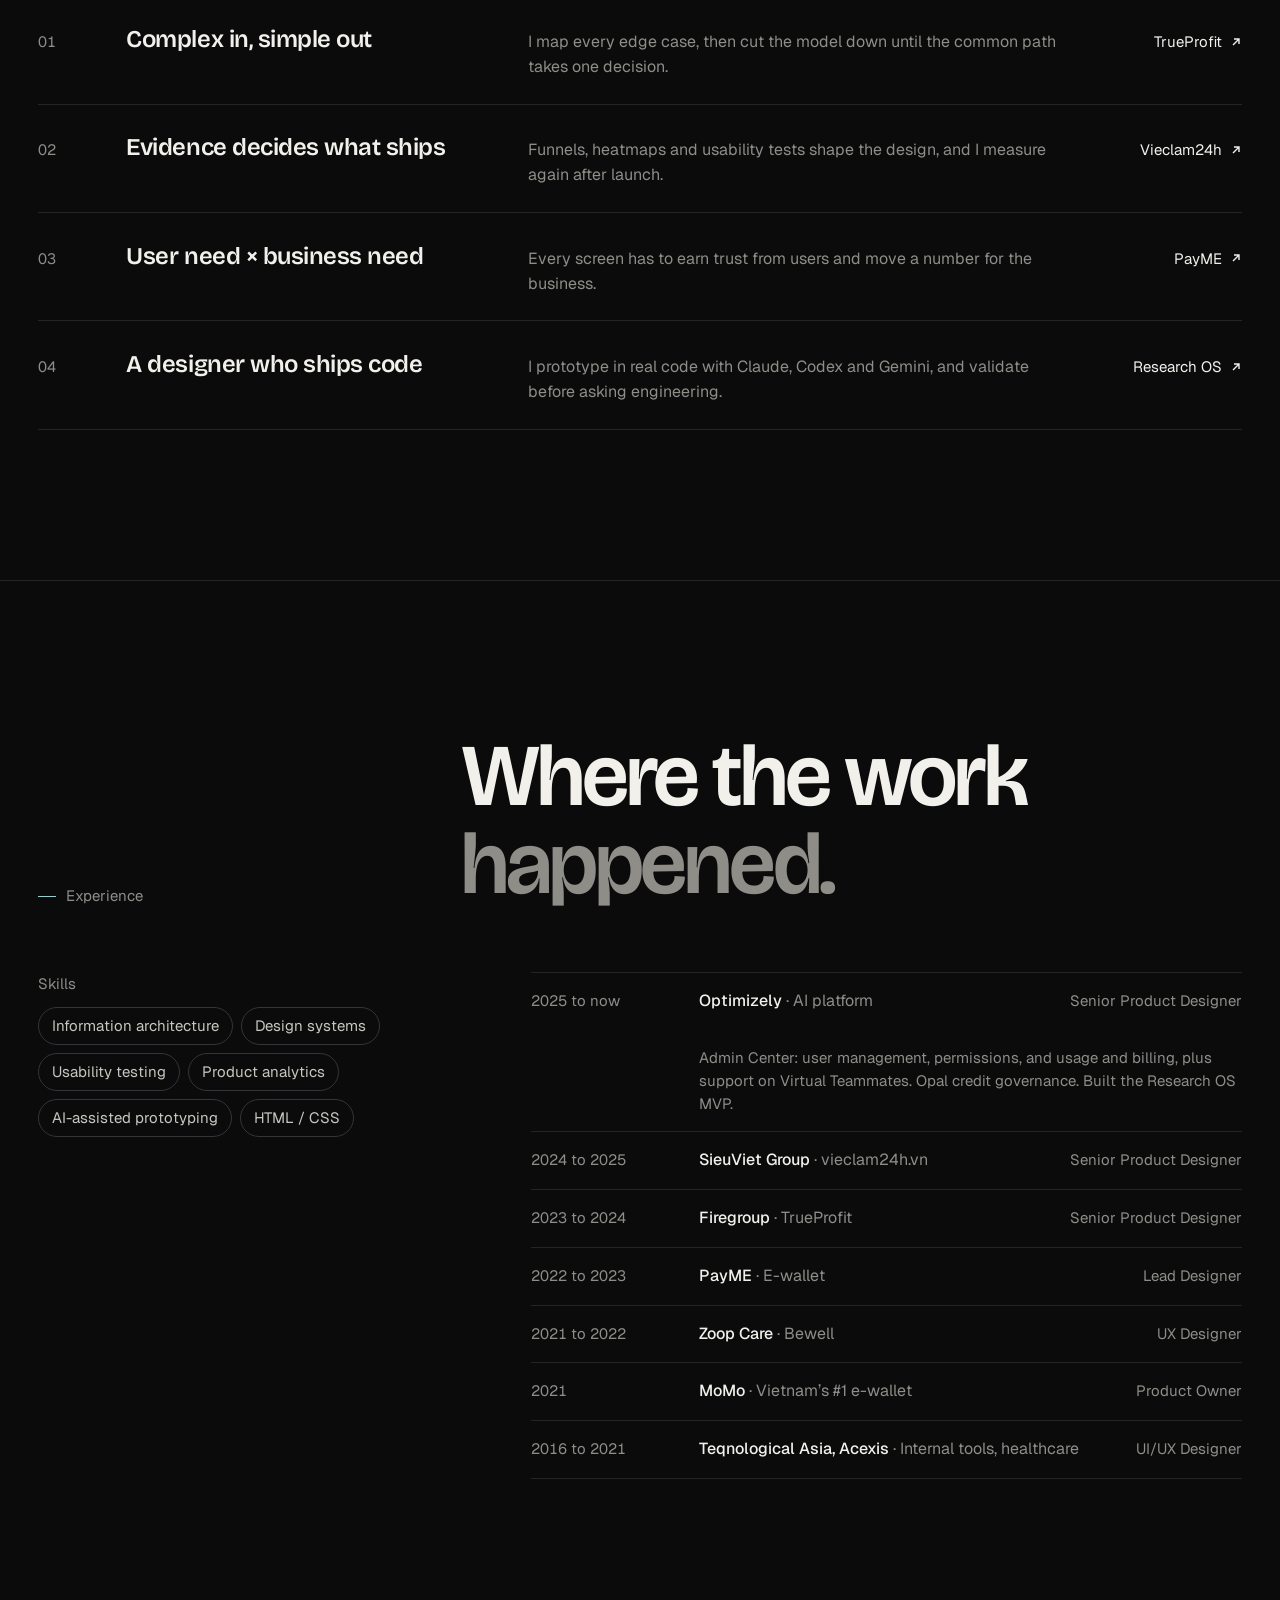
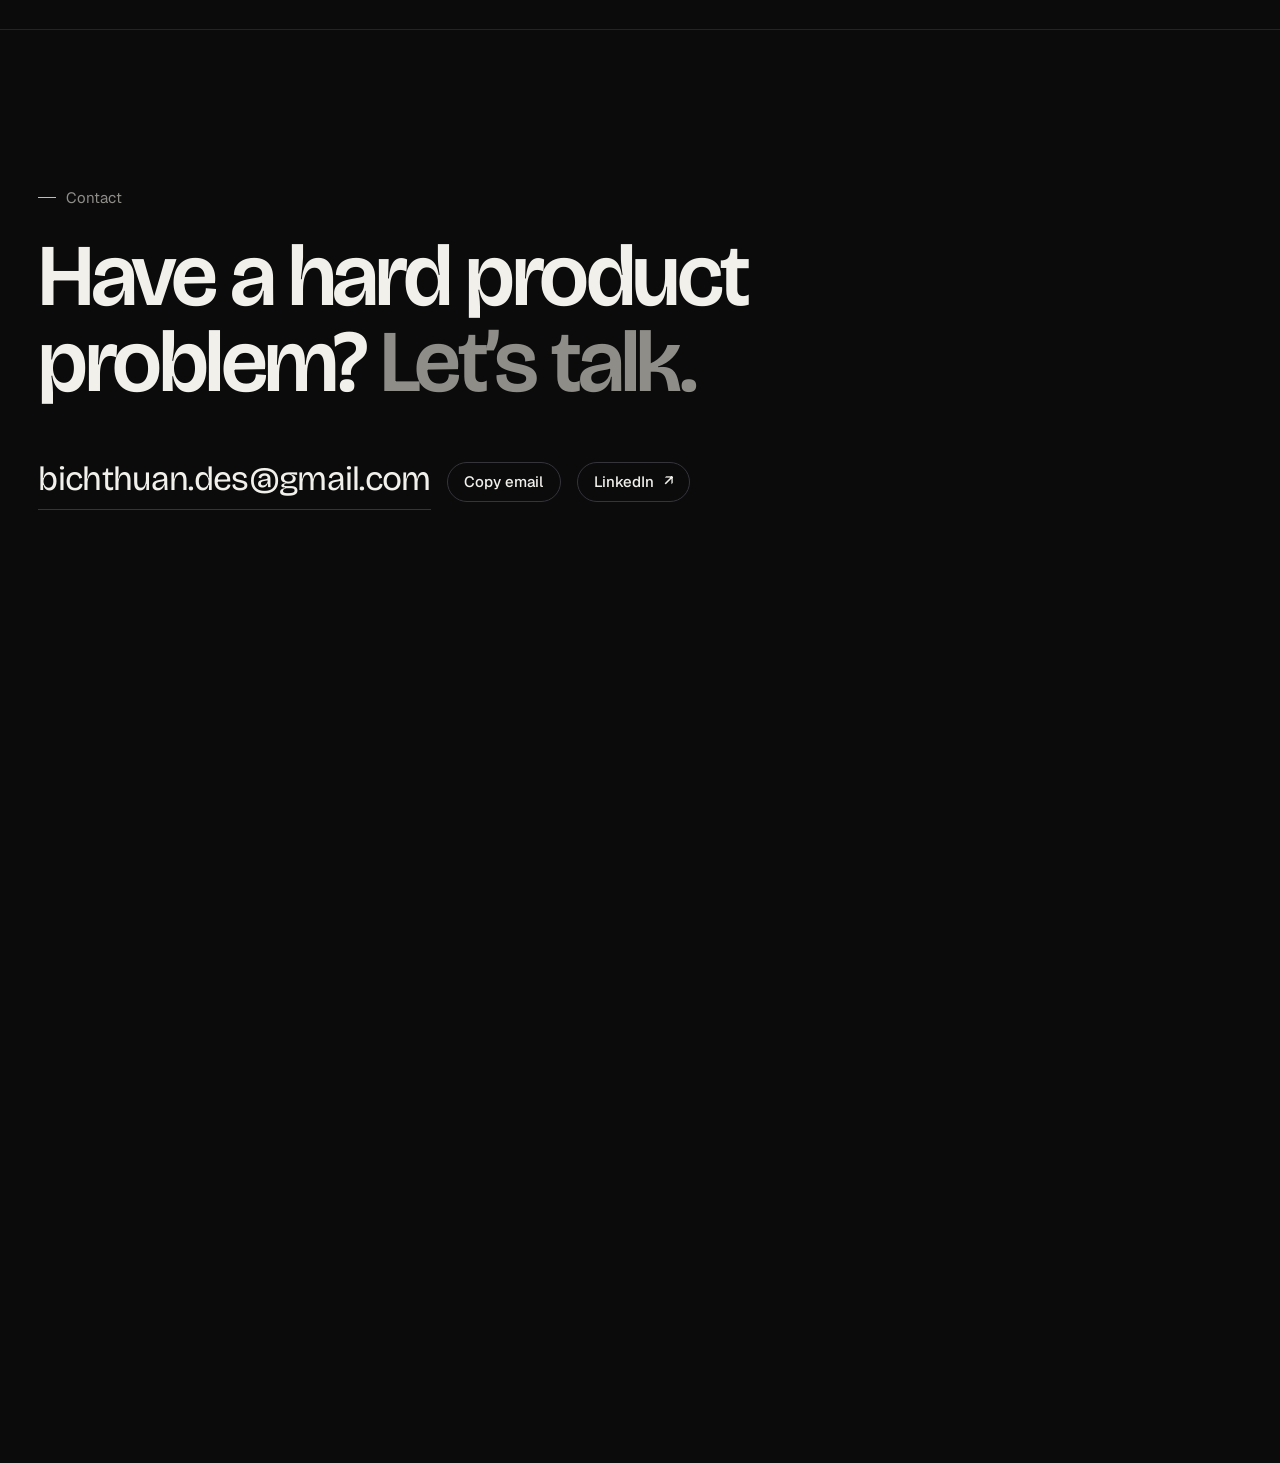
==== commit 3159d7fc: "Update CV and Research OS preview image - New CV under a new file name so browsers fetch it fresh - " ====
--- a/index.html
+++ b/index.html
@@ -27,11 +27,11 @@
           <li><a href="#how">How I work</a></li>
           <li><a href="#experience">Experience</a></li>
           <li><a href="#contact">Contact</a></li>
-          <li class="nav__mobile-only"><a href="assets/docs/Thuan-Nguyen-Sr-Product-Designer-CV-2026.pdf" target="_blank" rel="noopener">Download CV <span class="sr-only">(PDF, opens in new tab)</span></a></li>
+          <li class="nav__mobile-only"><a href="assets/docs/Thuan-Nguyen-Sr-Product-Designer-CV-2026-10.pdf" target="_blank" rel="noopener">Download CV <span class="sr-only">(PDF, opens in new tab)</span></a></li>
         </ul>
       </nav>
       <div class="nav__actions">
-        <a class="btn btn--sm btn--ghost" href="assets/docs/Thuan-Nguyen-Sr-Product-Designer-CV-2026.pdf" target="_blank" rel="noopener">Download CV <svg width="12" height="12" viewBox="0 0 12 12" aria-hidden="true"><path d="M6 1.5v7M2.8 5.5 6 8.7l3.2-3.2M2 10.5h8" fill="none" stroke="currentColor" stroke-width="1.4"/></svg><span class="sr-only">(PDF, opens in new tab)</span></a>
+        <a class="btn btn--sm btn--ghost" href="assets/docs/Thuan-Nguyen-Sr-Product-Designer-CV-2026-10.pdf" target="_blank" rel="noopener">Download CV <svg width="12" height="12" viewBox="0 0 12 12" aria-hidden="true"><path d="M6 1.5v7M2.8 5.5 6 8.7l3.2-3.2M2 10.5h8" fill="none" stroke="currentColor" stroke-width="1.4"/></svg><span class="sr-only">(PDF, opens in new tab)</span></a>
         <a class="btn btn--sm" href="#contact">Let’s talk <span class="arrow" aria-hidden="true">→</span></a>
       </div>
       <button class="nav__menu-btn" aria-controls="nav-links" aria-expanded="false" aria-label="Open menu"><span></span></button>
@@ -86,7 +86,7 @@
       <ul class="work">
         <li class="work__item reveal">
           <a class="work__link" href="work/research-os.html" data-key="research-os">
-            <span class="work__thumb"><img src="assets/img/research-os/cover.webp" alt="" loading="lazy" width="1600" height="860"></span>
+            <span class="work__thumb"><img src="assets/img/research-os/preview.webp" alt="" loading="lazy" width="1600" height="1200"></span>
             <span class="work__idx">01</span>
             <span class="work__name">Research OS<span class="lock-tag">Password</span><span class="work__desc">An AI-assisted path from scattered signals to evidence-backed product decisions. I coded the MVP.</span></span>
             <span class="work__meta"><b>AI platform</b>Senior Product Designer · 2026</span>
@@ -152,7 +152,7 @@
     </section>
 
     <div class="preview" aria-hidden="true">
-      <img src="assets/img/research-os/cover.webp" data-key="research-os" alt="">
+      <img src="assets/img/research-os/preview.webp" data-key="research-os" alt="">
       <img src="assets/img/trueprofit/cover.webp" data-key="trueprofit" alt="">
       <img src="assets/img/vieclam24h/cover.webp" data-key="vieclam24h" alt="">
       <img src="assets/img/usage-billing-visibility/cover.webp" data-key="usage-billing-visibility" alt="">
@@ -228,7 +228,7 @@
         </div>
         <div>
           <h2>Connect</h2>
-          <ul><li><a href="mailto:bichthuan.des@gmail.com">Email</a></li><li><a href="https://www.linkedin.com/in/thuan-nguyen-prd" target="_blank" rel="noopener">LinkedIn</a></li><li><a href="assets/docs/Thuan-Nguyen-Sr-Product-Designer-CV-2026.pdf" target="_blank" rel="noopener">CV (PDF)</a></li></ul>
+          <ul><li><a href="mailto:bichthuan.des@gmail.com">Email</a></li><li><a href="https://www.linkedin.com/in/thuan-nguyen-prd" target="_blank" rel="noopener">LinkedIn</a></li><li><a href="assets/docs/Thuan-Nguyen-Sr-Product-Designer-CV-2026-10.pdf" target="_blank" rel="noopener">CV (PDF)</a></li></ul>
         </div>
         <div>
           <h2>Local time</h2>
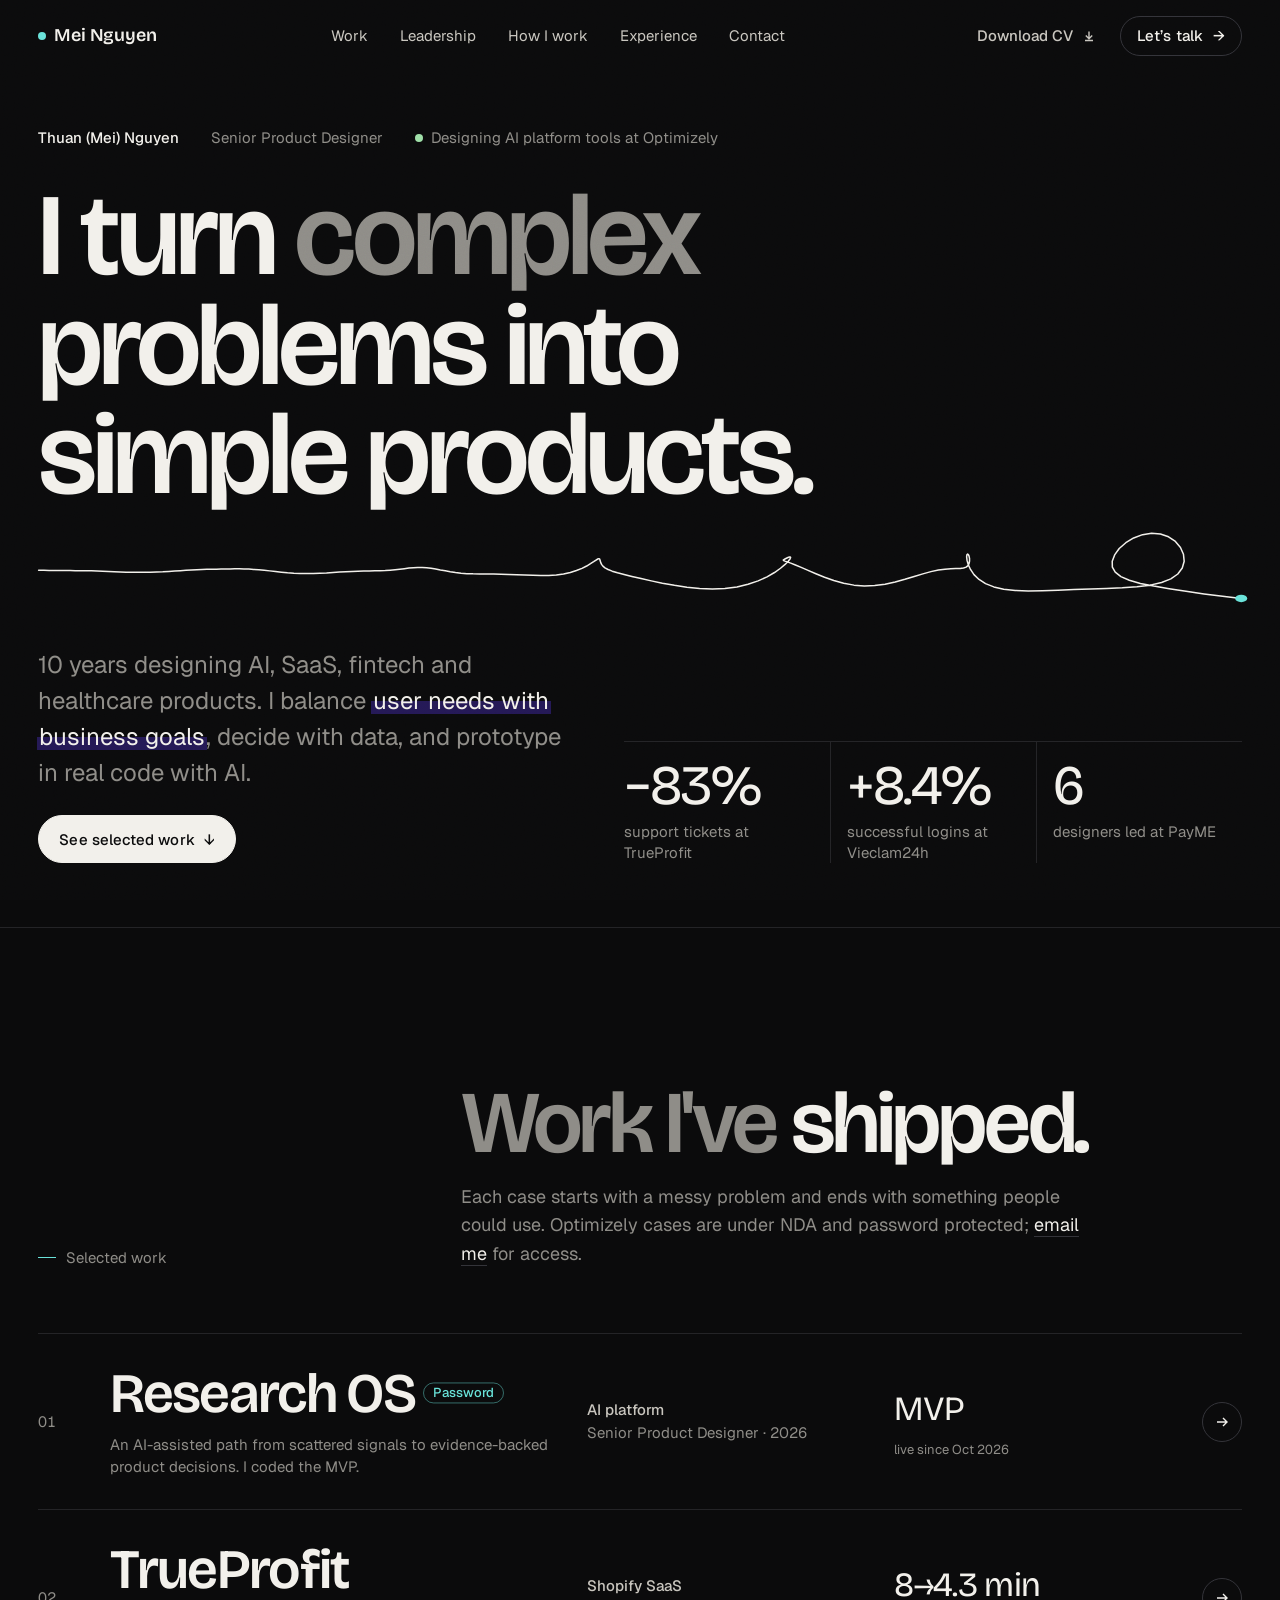
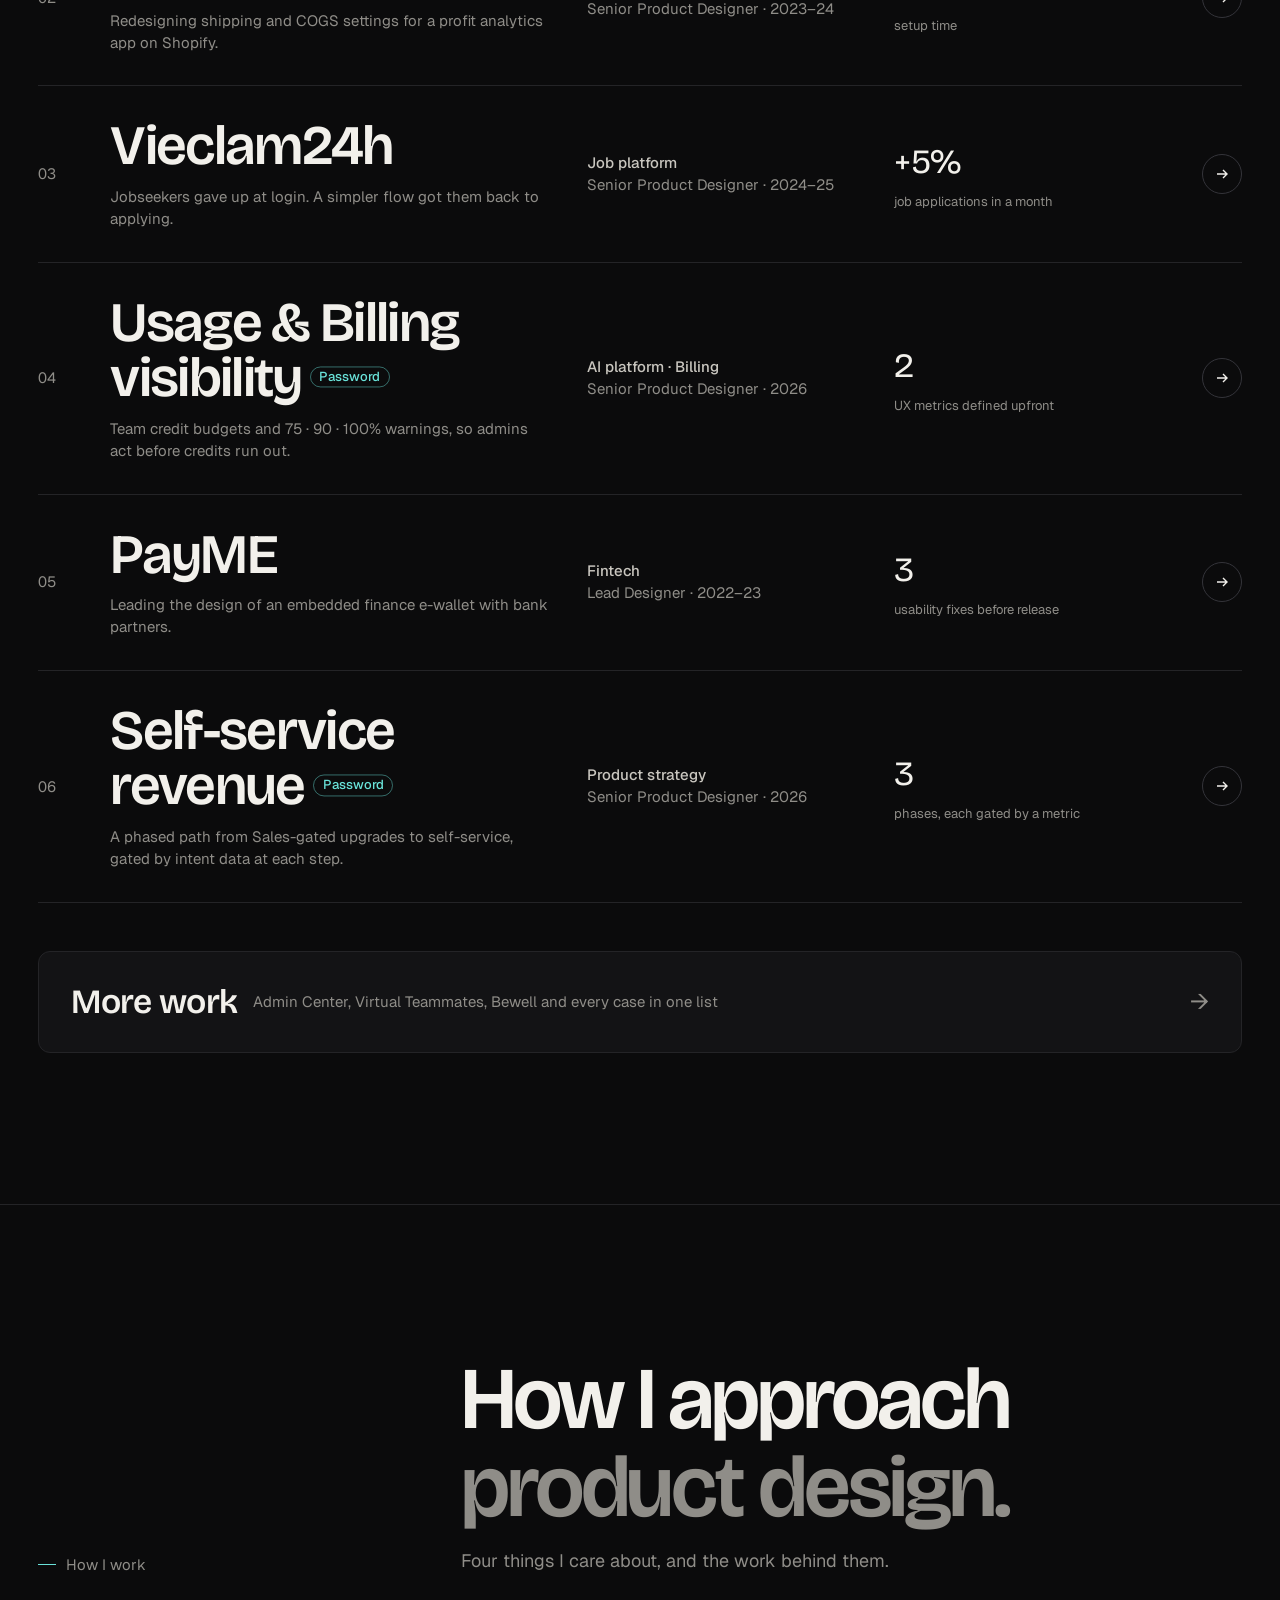
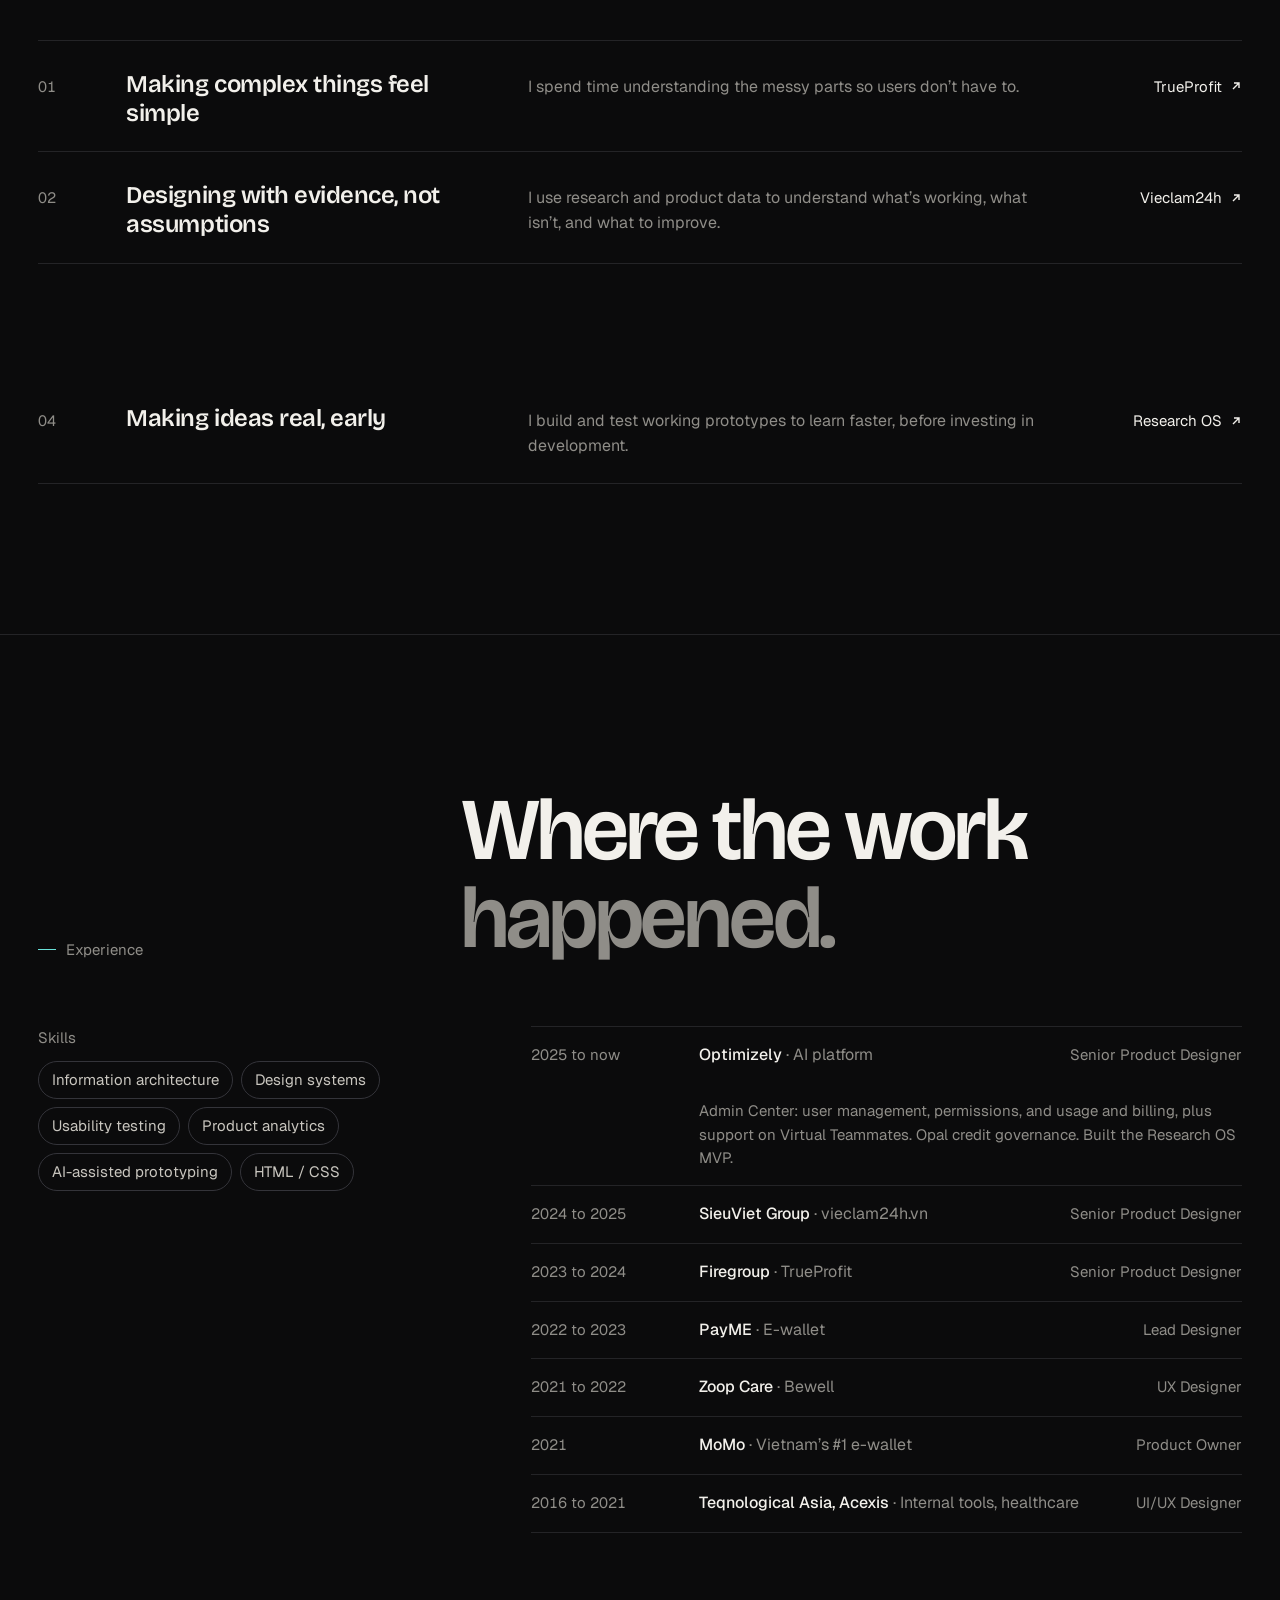
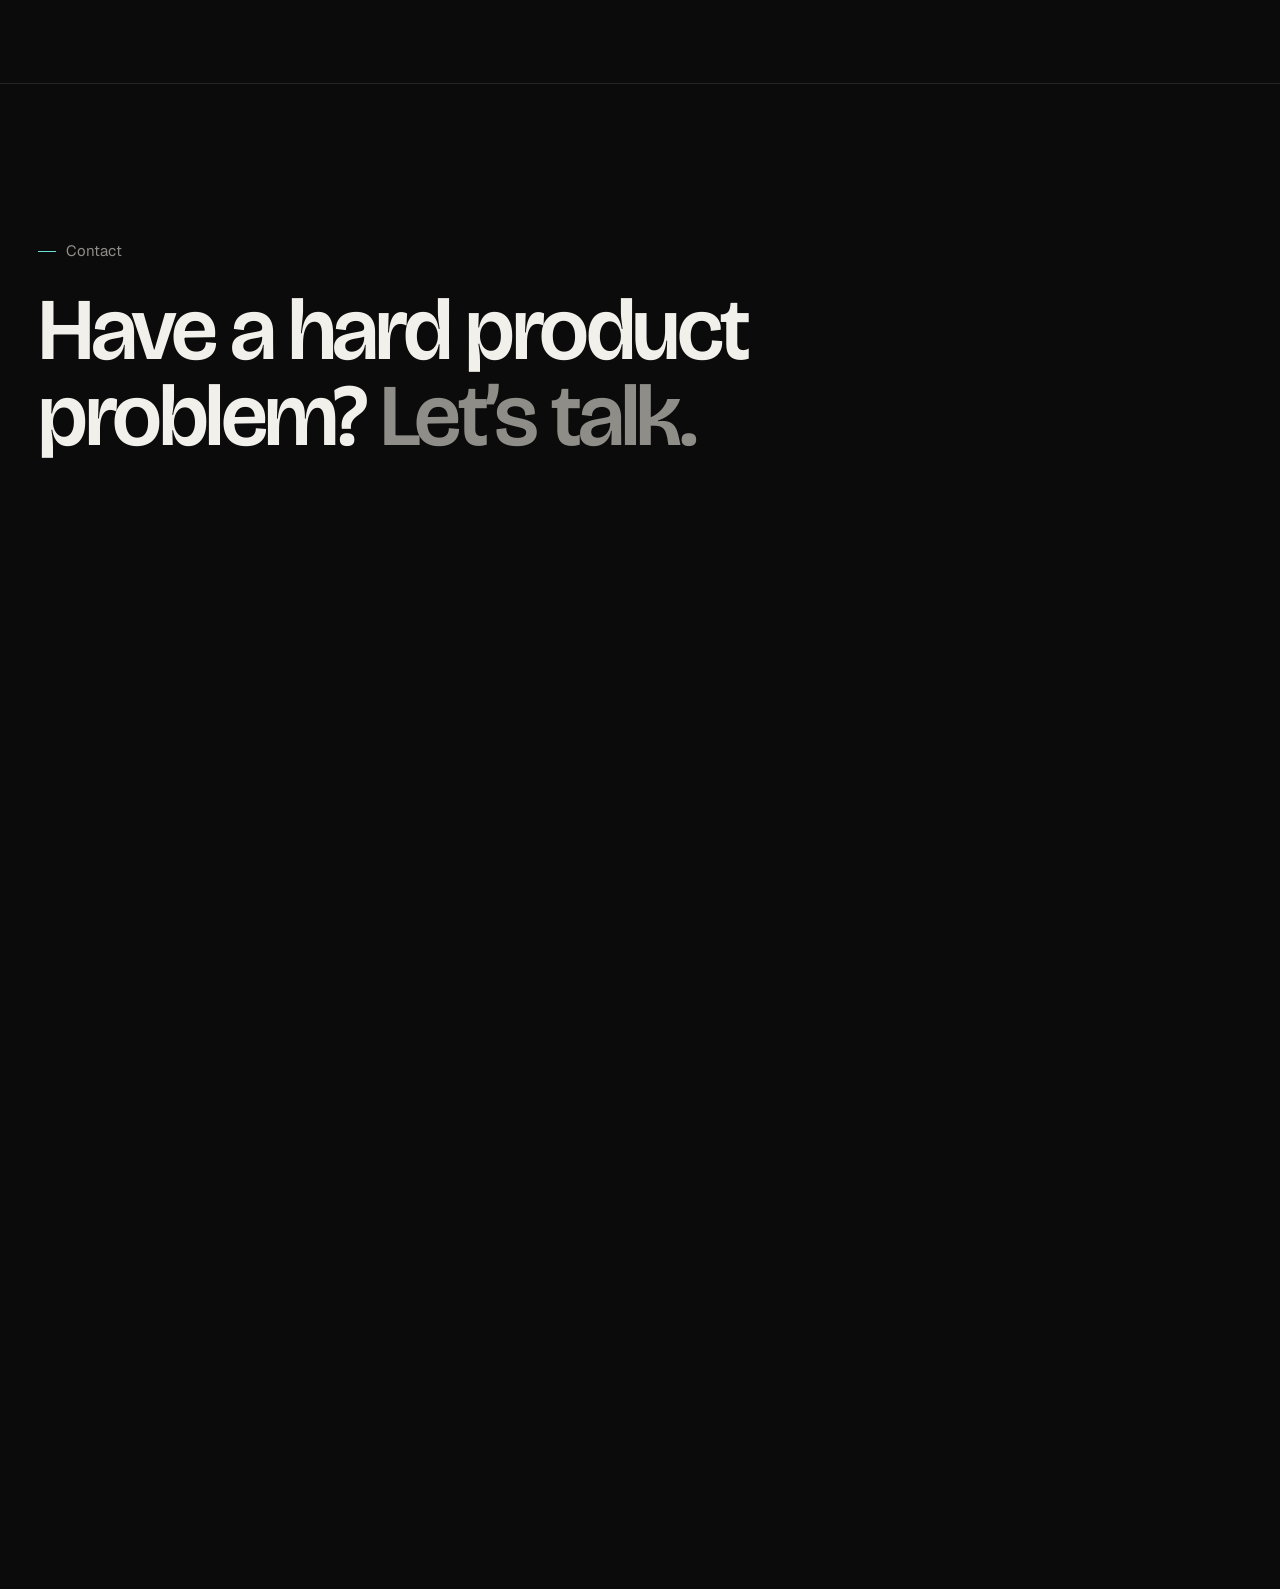
==== commit 5dfac7c9: "Add Leadership page, rework PayME and Vieclam24h, tidy copy and footer - New /leadership/ page, link" ====
--- a/index.html
+++ b/index.html
@@ -24,6 +24,7 @@
       <nav aria-label="Primary">
         <ul class="nav__links" id="nav-links">
           <li><a href="/work/">Work</a></li>
+          <li><a href="/leadership/">Leadership</a></li>
           <li><a href="#how">How I work</a></li>
           <li><a href="#experience">Experience</a></li>
           <li><a href="#contact">Contact</a></li>
@@ -108,7 +109,7 @@
           <a class="work__link" href="work/vieclam24h.html" data-key="vieclam24h">
             <span class="work__thumb"><img src="assets/img/vieclam24h/cover.webp" alt="" loading="lazy" width="2000" height="1431"></span>
             <span class="work__idx">03</span>
-            <span class="work__name">Vieclam24h<span class="work__desc">Revamping the login flow for a job platform with 50K monthly users.</span></span>
+            <span class="work__name">Vieclam24h<span class="work__desc">Jobseekers gave up at login. A simpler flow got them back to applying.</span></span>
             <span class="work__meta"><b>Job platform</b>Senior Product Designer · 2024–25</span>
             <span class="work__metric">+5%<span>job applications in a month</span></span>
             <span class="work__go" aria-hidden="true"><svg width="14" height="14" viewBox="0 0 14 14"><path d="M2 7h10M8 3l4 4-4 4" fill="none" stroke="currentColor" stroke-width="1.4"/></svg></span>
@@ -147,7 +148,7 @@
       </ul>
 
       <div class="more-work reveal">
-        <a class="more-work__all" href="/work/"><span class="more-work__label">More work</span><span class="more-work__sub">Virtual Teammates, Bewell and every case study in one list</span><span class="more-work__go" aria-hidden="true">→</span></a>
+        <a class="more-work__all" href="/work/"><span class="more-work__label">More work</span><span class="more-work__sub">Admin Center, Virtual Teammates, Bewell and every case in one list</span><span class="more-work__go" aria-hidden="true">→</span></a>
       </div>
     </section>
 
@@ -164,13 +165,16 @@
     <section class="section section--line wrap" id="how" aria-labelledby="how-title">
       <div class="section__head">
         <p class="eyebrow reveal">How I work</p>
-        <h2 class="h2 reveal" id="how-title">Four habits, <span class="muted">each with a case to prove it.</span></h2>
+        <div>
+          <h2 class="h2 reveal" id="how-title">How I approach <span class="muted">product design.</span></h2>
+          <p class="section__intro reveal" style="margin-top:var(--s-4)">Four things I care about, and the work behind them.</p>
+        </div>
       </div>
       <ol class="how">
-        <li class="how__row reveal"><span class="how__num">01</span><h3 class="how__title">Complex in, simple out</h3><p class="how__text">I map every edge case, then cut the model down until the common path takes one decision.</p><a class="link-arrow how__link" href="work/trueprofit.html">TrueProfit <svg width="12" height="12" viewBox="0 0 12 12" aria-hidden="true"><path d="M3 9 9 3M4 3h5v5" fill="none" stroke="currentColor" stroke-width="1.4"/></svg></a></li>
-        <li class="how__row reveal"><span class="how__num">02</span><h3 class="how__title">Evidence decides what ships</h3><p class="how__text">Funnels, heatmaps and usability tests shape the design, and I measure again after launch.</p><a class="link-arrow how__link" href="work/vieclam24h.html">Vieclam24h <svg width="12" height="12" viewBox="0 0 12 12" aria-hidden="true"><path d="M3 9 9 3M4 3h5v5" fill="none" stroke="currentColor" stroke-width="1.4"/></svg></a></li>
-        <li class="how__row reveal"><span class="how__num">03</span><h3 class="how__title">User need × business need</h3><p class="how__text">Every screen has to earn trust from users and move a number for the business.</p><a class="link-arrow how__link" href="work/payme.html">PayME <svg width="12" height="12" viewBox="0 0 12 12" aria-hidden="true"><path d="M3 9 9 3M4 3h5v5" fill="none" stroke="currentColor" stroke-width="1.4"/></svg></a></li>
-        <li class="how__row reveal"><span class="how__num">04</span><h3 class="how__title">A designer who ships code</h3><p class="how__text">I prototype in real code with Claude, Codex and Gemini, and validate before asking engineering.</p><a class="link-arrow how__link" href="work/research-os.html">Research OS <svg width="12" height="12" viewBox="0 0 12 12" aria-hidden="true"><path d="M3 9 9 3M4 3h5v5" fill="none" stroke="currentColor" stroke-width="1.4"/></svg></a></li>
+        <li class="how__row reveal"><span class="how__num">01</span><h3 class="how__title">Making complex things feel simple</h3><p class="how__text">I spend time understanding the messy parts so users don’t have to.</p><a class="link-arrow how__link" href="work/trueprofit.html">TrueProfit <svg width="12" height="12" viewBox="0 0 12 12" aria-hidden="true"><path d="M3 9 9 3M4 3h5v5" fill="none" stroke="currentColor" stroke-width="1.4"/></svg></a></li>
+        <li class="how__row reveal"><span class="how__num">02</span><h3 class="how__title">Designing with evidence, not assumptions</h3><p class="how__text">I use research and product data to understand what’s working, what isn’t, and what to improve.</p><a class="link-arrow how__link" href="work/vieclam24h.html">Vieclam24h <svg width="12" height="12" viewBox="0 0 12 12" aria-hidden="true"><path d="M3 9 9 3M4 3h5v5" fill="none" stroke="currentColor" stroke-width="1.4"/></svg></a></li>
+        <li class="how__row reveal"><span class="how__num">03</span><h3 class="how__title">Finding the balance between users and business</h3><p class="how__text">Good design should make life easier for users while helping the product grow.</p><a class="link-arrow how__link" href="work/payme.html">PayME <svg width="12" height="12" viewBox="0 0 12 12" aria-hidden="true"><path d="M3 9 9 3M4 3h5v5" fill="none" stroke="currentColor" stroke-width="1.4"/></svg></a></li>
+        <li class="how__row reveal"><span class="how__num">04</span><h3 class="how__title">Making ideas real, early</h3><p class="how__text">I build and test working prototypes to learn faster, before investing in development.</p><a class="link-arrow how__link" href="work/research-os.html">Research OS <svg width="12" height="12" viewBox="0 0 12 12" aria-hidden="true"><path d="M3 9 9 3M4 3h5v5" fill="none" stroke="currentColor" stroke-width="1.4"/></svg></a></li>
       </ol>
     </section>
 
@@ -220,7 +224,7 @@
       <div class="footer__top">
         <div>
           <h2>Navigate</h2>
-          <ul><li><a href="/work/">Work</a></li><li><a href="#how">How I work</a></li><li><a href="#experience">Experience</a></li></ul>
+          <ul><li><a href="/work/">Work</a></li><li><a href="/leadership/">Leadership</a></li><li><a href="#how">How I work</a></li><li><a href="#experience">Experience</a></li></ul>
         </div>
         <div>
           <h2>Case studies</h2>
--- a/assets/css/main.css
+++ b/assets/css/main.css
@@ -399,7 +399,8 @@
 .footer {
   position: sticky; bottom: 0; z-index: 0;
   background: var(--bg-sunk);
-  padding: var(--s-8) 0 var(--s-5);
+  /* Extra top space so the fixed nav bar never sits on top of the footer links */
+  padding: calc(var(--s-7) + 88px) 0 var(--s-5);
   overflow: hidden;
 }
 .footer__top { display: grid; grid-template-columns: repeat(4, minmax(0, 1fr)); gap: var(--s-5); font-size: var(--fs-sm); color: var(--muted); }
@@ -410,15 +411,16 @@
 .footer__mark {
   font-family: var(--font-display); font-weight: 700; letter-spacing: -0.04em; line-height: 1;
   font-size: clamp(4rem, 17vw, 19rem); white-space: nowrap; margin-top: var(--s-8);
-  color: var(--text); display: block; user-select: none; width: max-content;
+  color: rgba(242, 240, 235, .14); display: block; user-select: none; width: max-content;
   font-variation-settings: "opsz" 96; padding-bottom: .08em;
 }
 .footer__mark span { display: inline-block; transform: translateY(105%); transition: transform 1.1s var(--ease-out); }
 .footer.is-in .footer__mark span { transform: none; }
-.footer__mark-wrap { overflow: hidden; padding-top: .04em; margin-bottom: -.12em; }
+.footer__mark-wrap { overflow: hidden; padding-top: .04em; margin-bottom: -.12em; -webkit-mask-image: linear-gradient(180deg, #000 35%, transparent 100%); mask-image: linear-gradient(180deg, #000 35%, transparent 100%); }
 .footer__bottom { display: flex; justify-content: space-between; gap: var(--s-4); flex-wrap: wrap; margin-top: var(--s-5); font-size: var(--fs-xs); color: var(--muted); }
 .footer__bottom a:hover { color: var(--text); }
 @media (max-width: 820px) { .footer__top { grid-template-columns: repeat(2, minmax(0, 1fr)); row-gap: var(--s-6); } }
+.footer.footer--flow { position: relative; }
 
 /* ---------- Reveal motion ---------- */
 .reveal { opacity: 0; transform: translateY(24px); transition: opacity .9s var(--ease-out), transform .9s var(--ease-out); transition-delay: var(--d, 0s); }
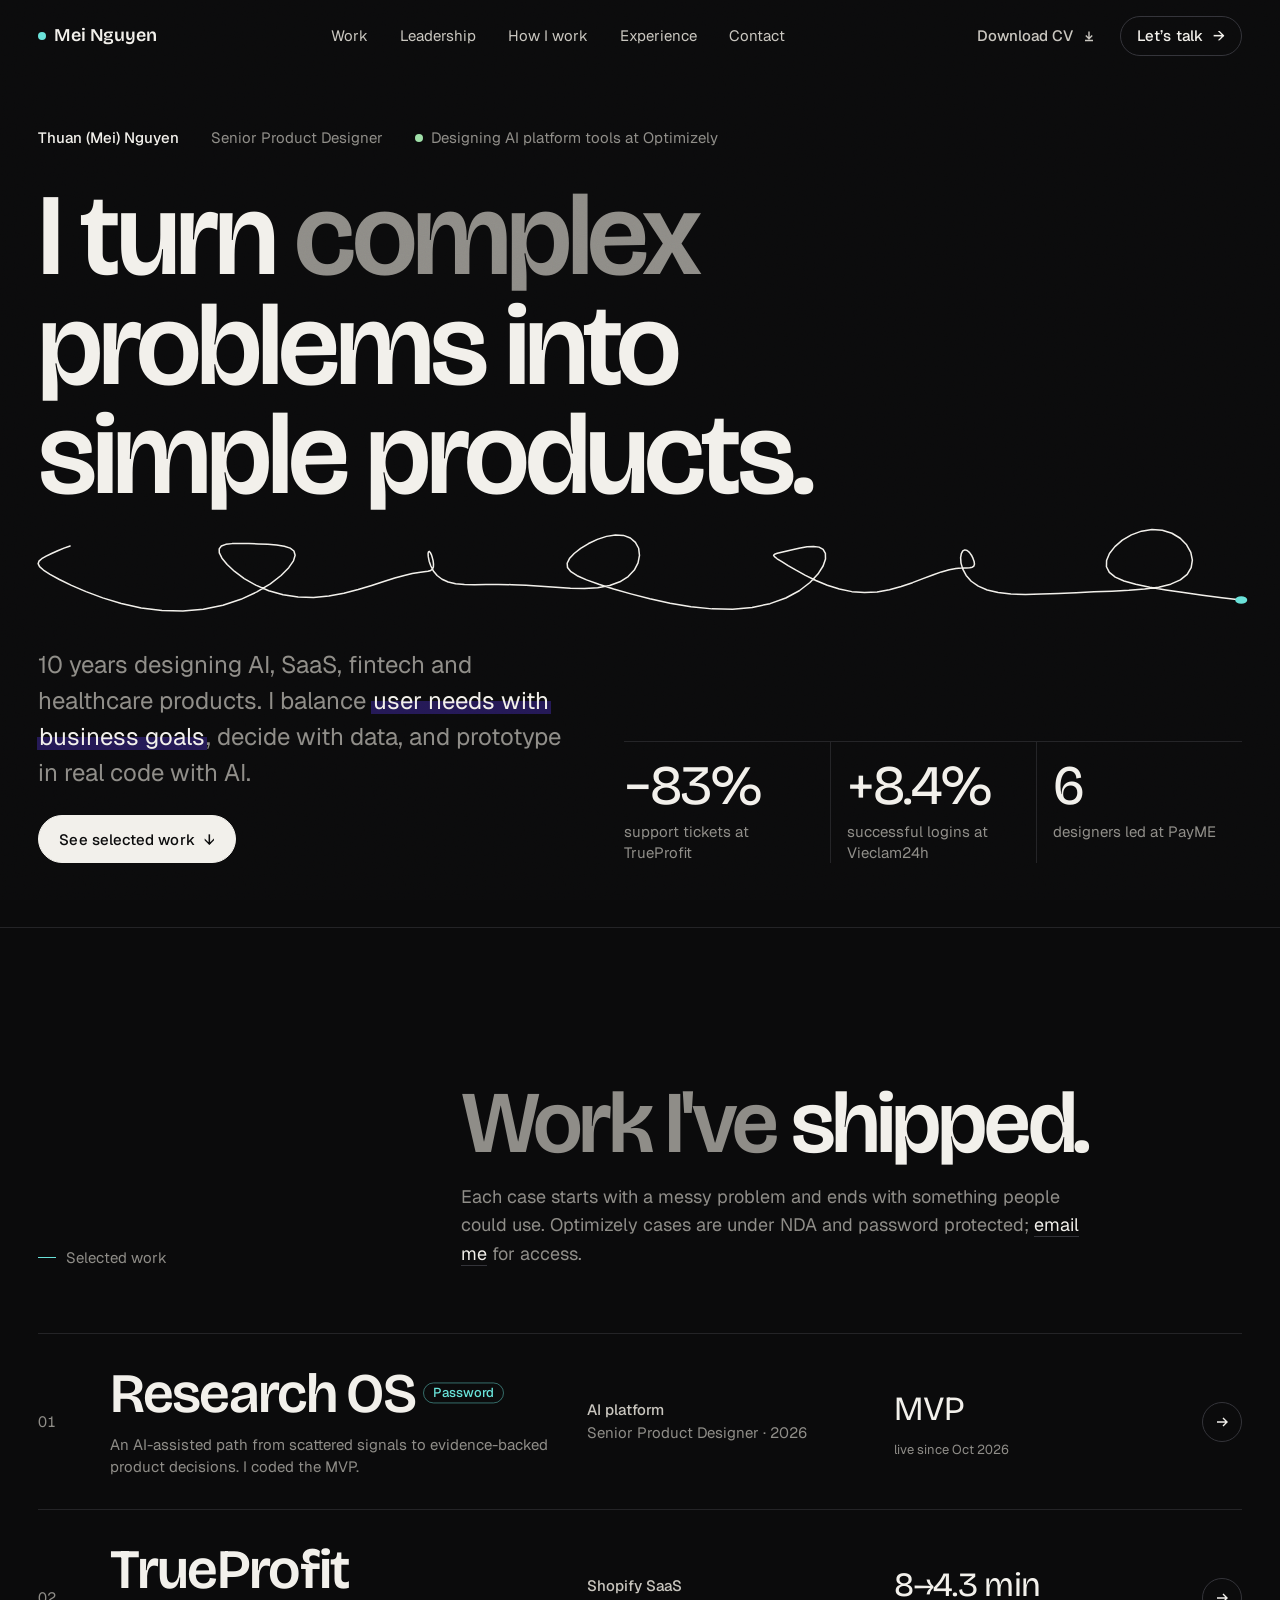
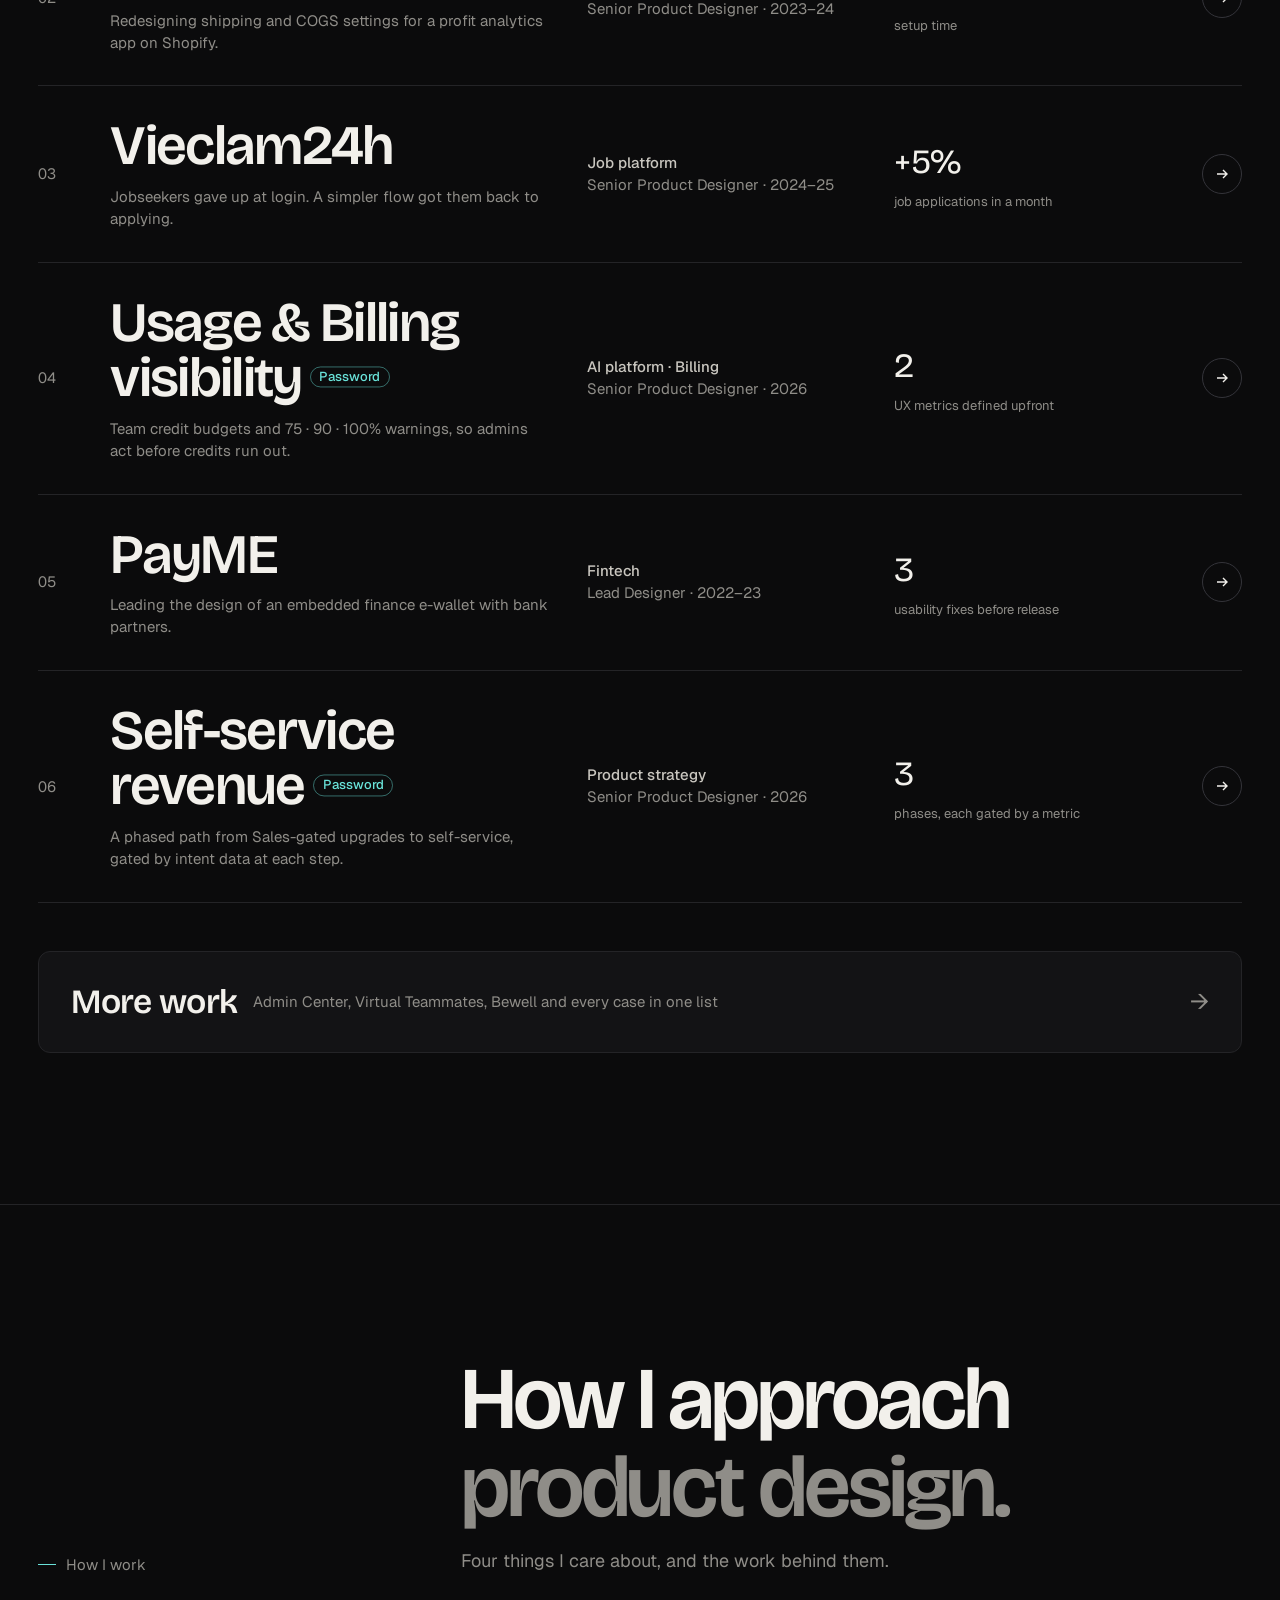
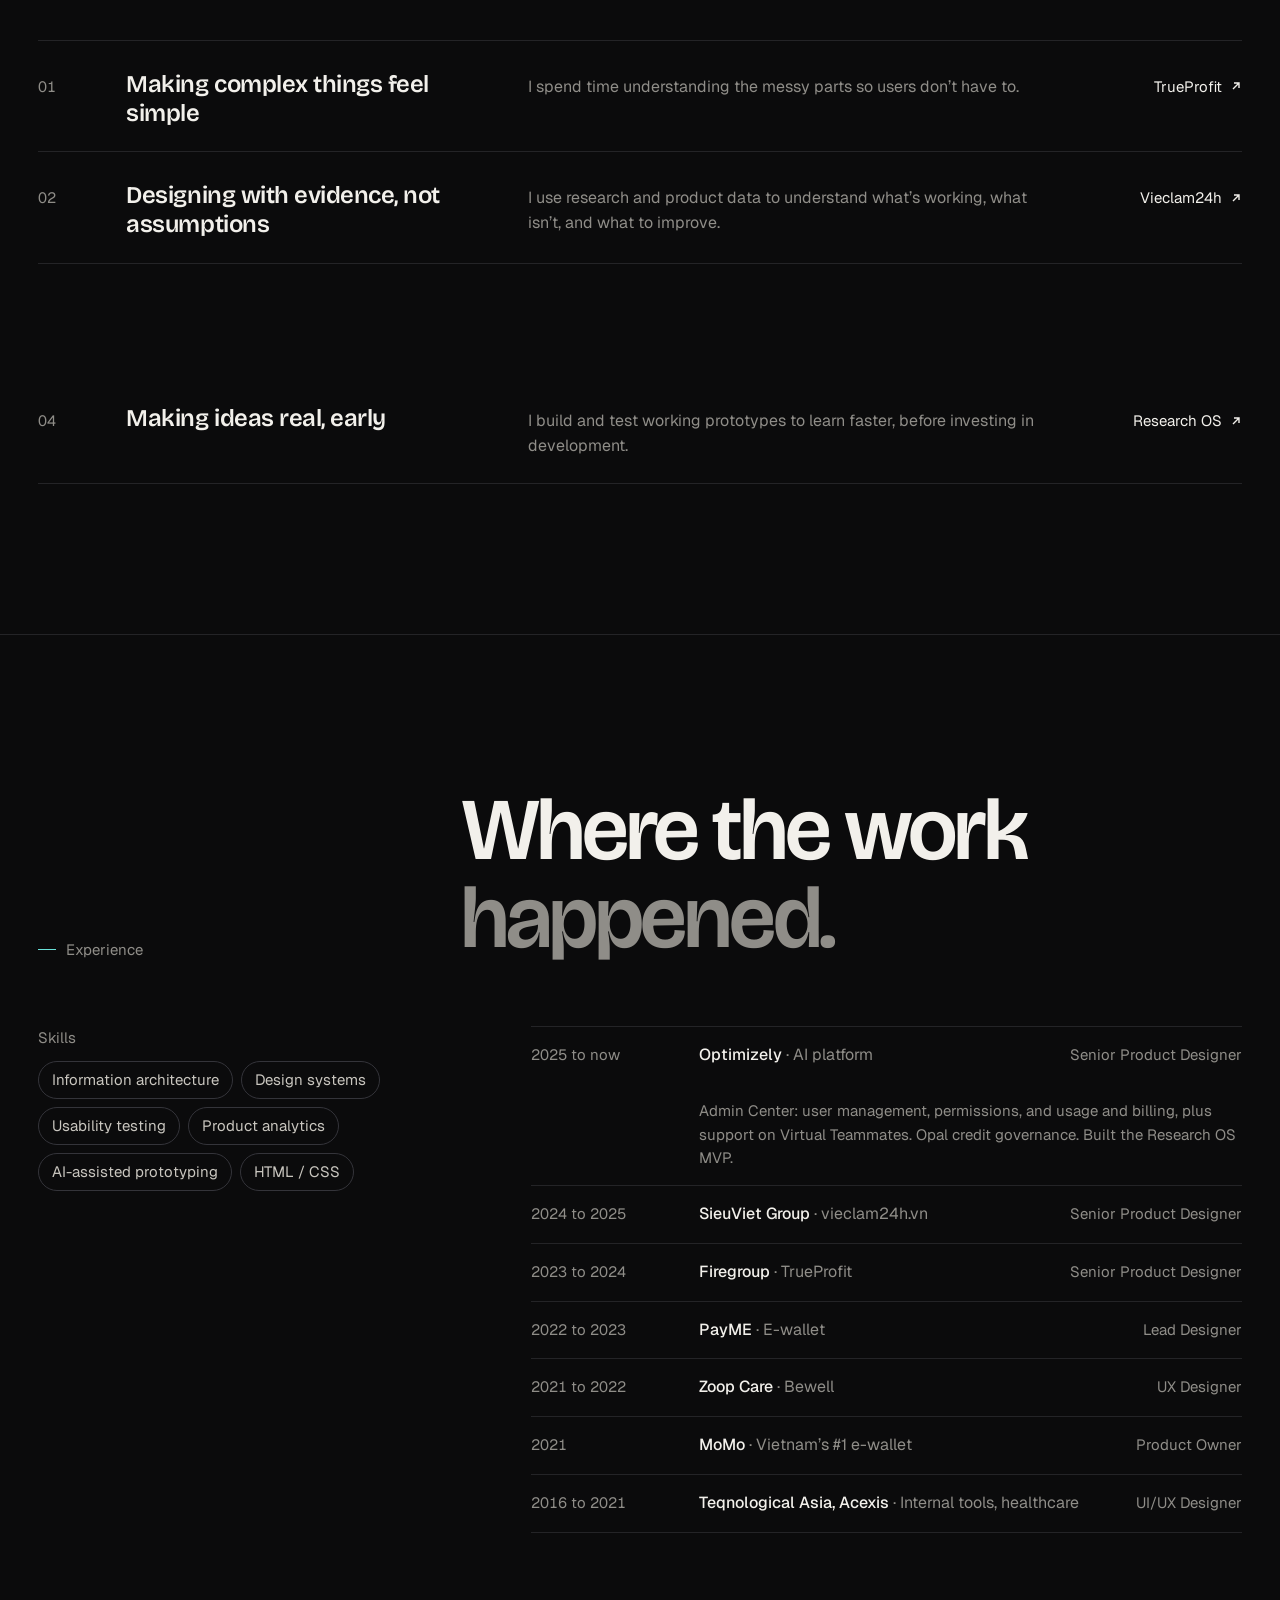
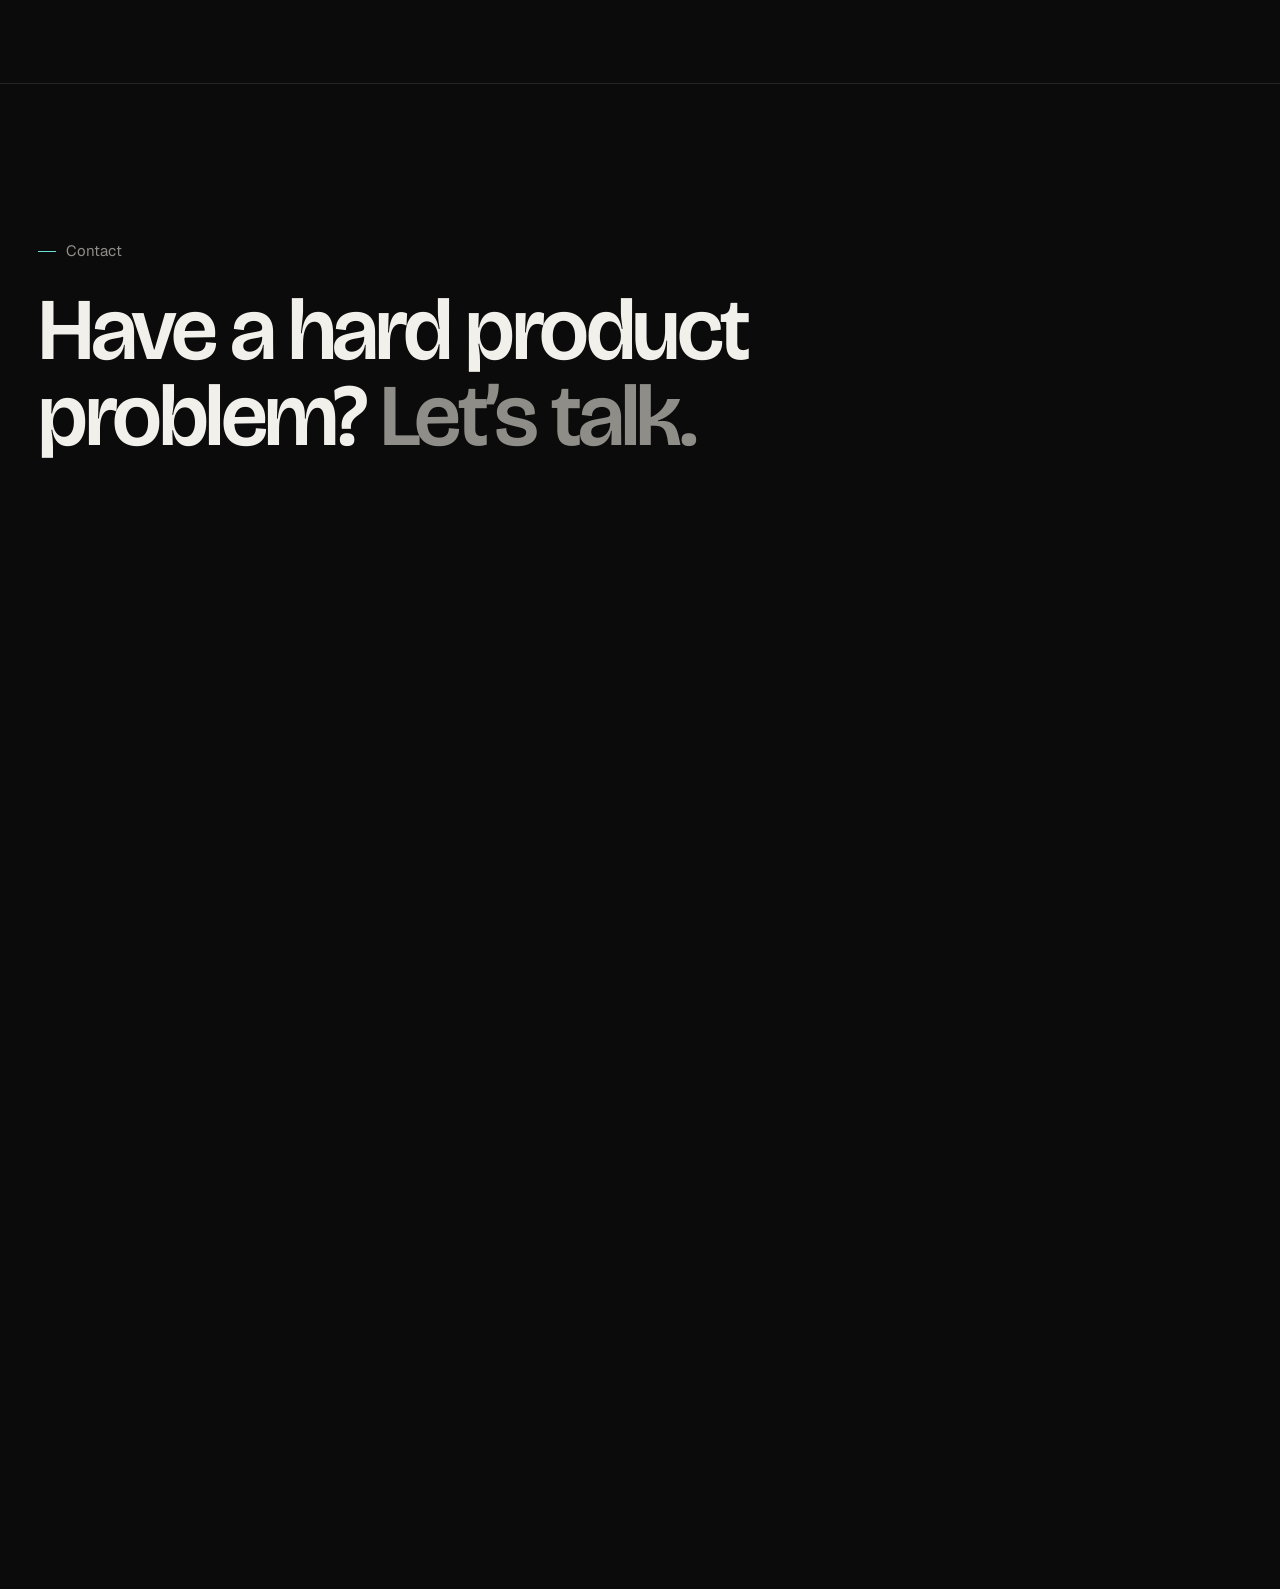
==== commit 9ed2ba0e: "Loop the hero thread, new Bewell and PayME banners, Clarity tracking - Hero thread now loops: untang" ====
--- a/index.html
+++ b/index.html
@@ -14,6 +14,14 @@
   <link rel="preconnect" href="https://fonts.gstatic.com" crossorigin>
   <link rel="stylesheet" href="https://fonts.googleapis.com/css2?family=Bricolage+Grotesque:opsz,wght@12..96,400..700&family=Geist:wght@300..700&family=Newsreader:ital,opsz,wght@0,6..72,300..600;1,6..72,300..600&display=swap">
   <link rel="stylesheet" href="assets/css/main.css">
+  <!-- Microsoft Clarity -->
+  <script type="text/javascript">
+    (function(c,l,a,r,i,t,y){
+        c[a]=c[a]||function(){(c[a].q=c[a].q||[]).push(arguments)};
+        t=l.createElement(r);t.async=1;t.src="https://www.clarity.ms/tag/"+i;
+        y=l.getElementsByTagName(r)[0];y.parentNode.insertBefore(t,y);
+    })(window, document, "clarity", "script", "z0qmsnhgtd");
+  </script>
 </head>
 <body>
   <a class="skip-link" href="#main">Skip to content</a>
@@ -127,7 +135,7 @@
         </li>
         <li class="work__item reveal">
           <a class="work__link" href="work/payme.html" data-key="payme">
-            <span class="work__thumb"><img src="assets/img/payme/cover.webp" alt="" loading="lazy" width="2000" height="1414"></span>
+            <span class="work__thumb"><img src="assets/img/payme/banner.webp" alt="" loading="lazy" width="1509" height="954"></span>
             <span class="work__idx">05</span>
             <span class="work__name">PayME<span class="work__desc">Leading the design of an embedded finance e-wallet with bank partners.</span></span>
             <span class="work__meta"><b>Fintech</b>Lead Designer · 2022–23</span>
@@ -157,7 +165,7 @@
       <img src="assets/img/trueprofit/cover.webp" data-key="trueprofit" alt="">
       <img src="assets/img/vieclam24h/cover.webp" data-key="vieclam24h" alt="">
       <img src="assets/img/usage-billing-visibility/cover.webp" data-key="usage-billing-visibility" alt="">
-      <img src="assets/img/payme/cover.webp" data-key="payme" alt="">
+      <img src="assets/img/payme/banner.webp" data-key="payme" alt="">
       <img src="assets/img/self-service-revenue/cover.webp" data-key="self-service-revenue" alt="">
     </div>
 
--- a/assets/css/main.css
+++ b/assets/css/main.css
@@ -554,7 +554,7 @@
 .bar { display: grid; grid-template-columns: minmax(0, 1fr) 3.5rem; gap: var(--s-2) var(--s-4); align-items: center; }
 .bar__label { font-size: var(--fs-sm); color: var(--text-soft); grid-column: 1 / -1; }
 .bar__track { height: 8px; border-radius: 99px; background: var(--line); overflow: hidden; }
-.bar__fill { height: 100%; width: calc(var(--v) * 1%); background: var(--text-soft); border-radius: 99px; transform-origin: 0 50%; transform: scaleX(0); transition: transform 1.2s var(--ease-out); }
+.bar__fill { display: block; height: 100%; width: calc(var(--v) * 1%); background: var(--text-soft); border-radius: 99px; transform-origin: 0 50%; transform: scaleX(0); transition: transform 1.2s var(--ease-out); }
 .bar--hot .bar__fill { background: var(--accent); }
 .is-in .bar__fill { transform: scaleX(1); }
 .bar__val { font-size: var(--fs-sm); color: var(--muted); font-variant-numeric: tabular-nums; text-align: right; }
@@ -672,3 +672,8 @@
 .more-work__sub { color: var(--muted); font-size: var(--fs-sm); flex: 1; min-width: 14rem; }
 .more-work__all .more-work__go { font-size: var(--fs-lg); }
 .more-work__all:hover .more-work__label { color: var(--accent); }
+.hero__thread .hero__spark { fill: var(--accent); opacity: 0; filter: drop-shadow(0 0 6px rgba(105, 226, 217, .9)); }
+/* Banner-style covers: show the whole banner instead of cropping the logo */
+.preview img[src*="/banner."], .work__thumb img[src*="/banner."] { object-fit: contain; background: var(--bg); }
+/* Banner covers carry their own rounded corners */
+.cs-cover--banner { border: 0; background: none; border-radius: 0; }
